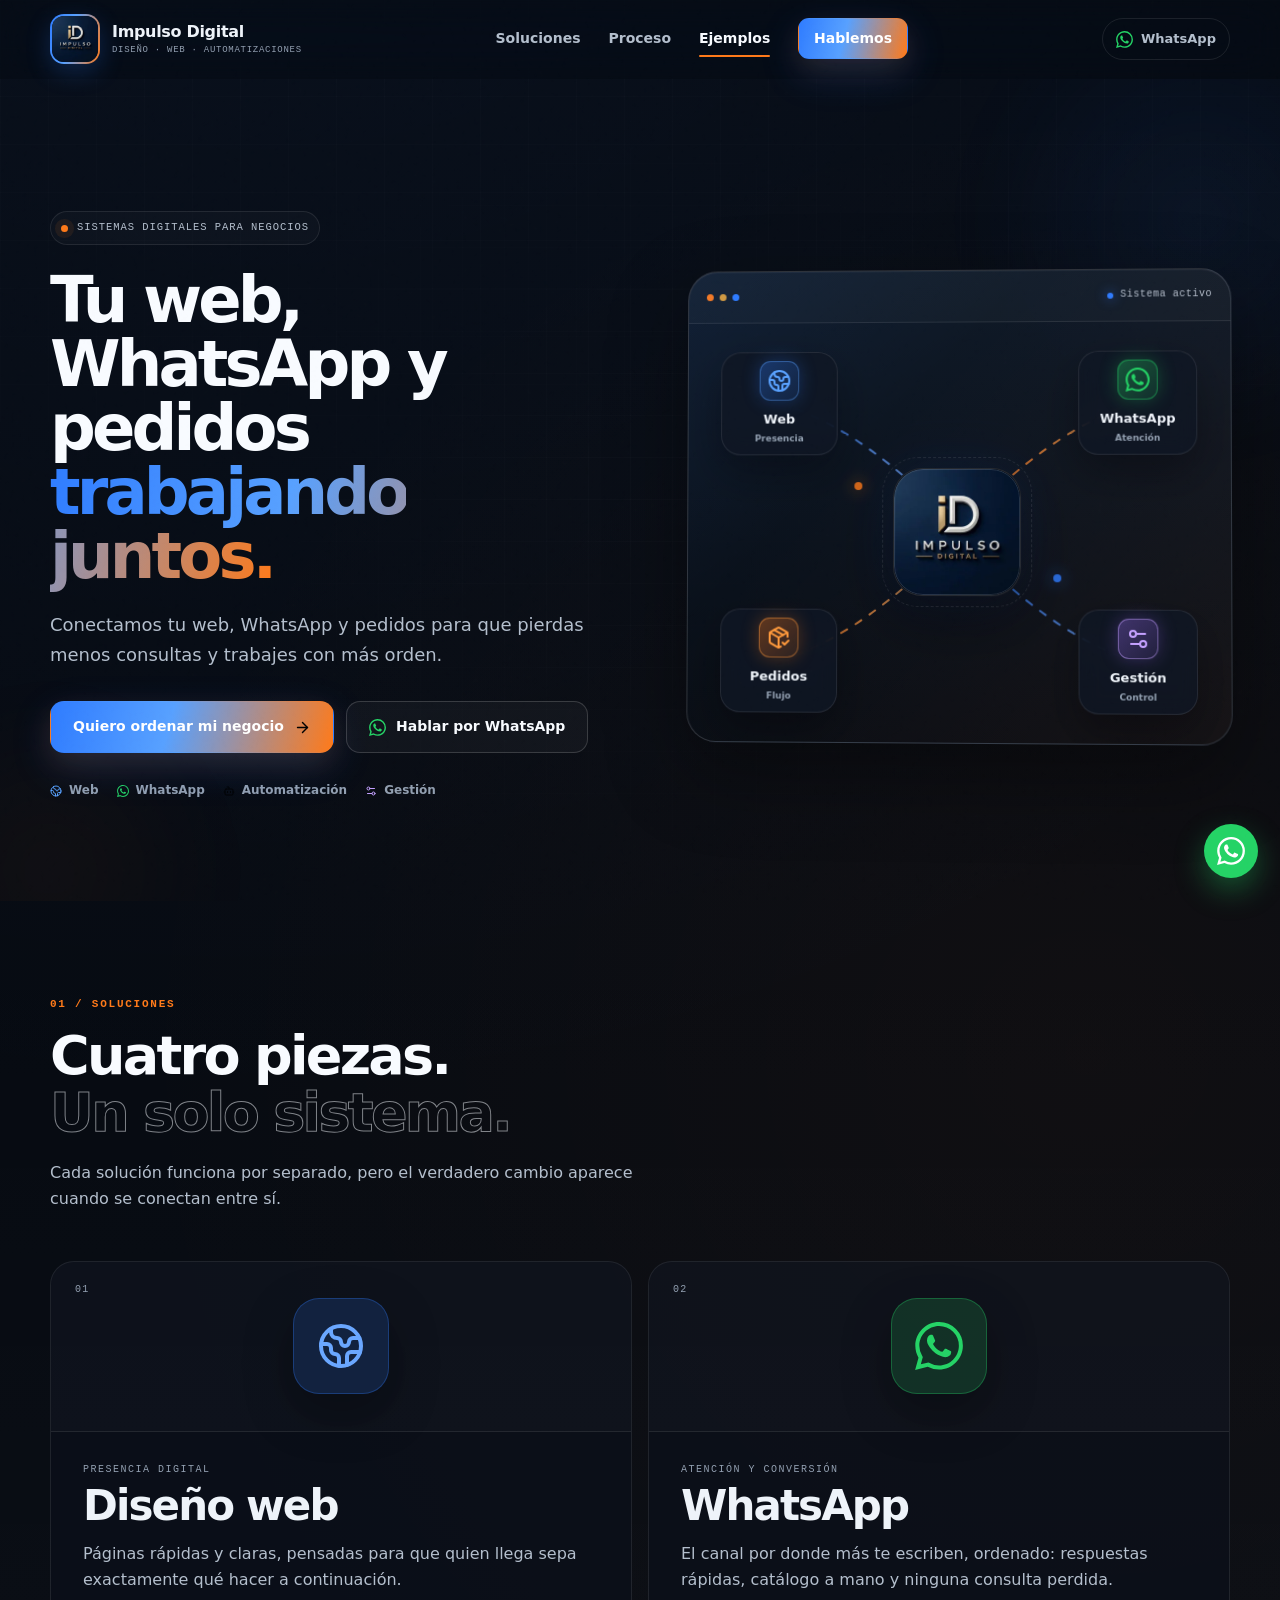
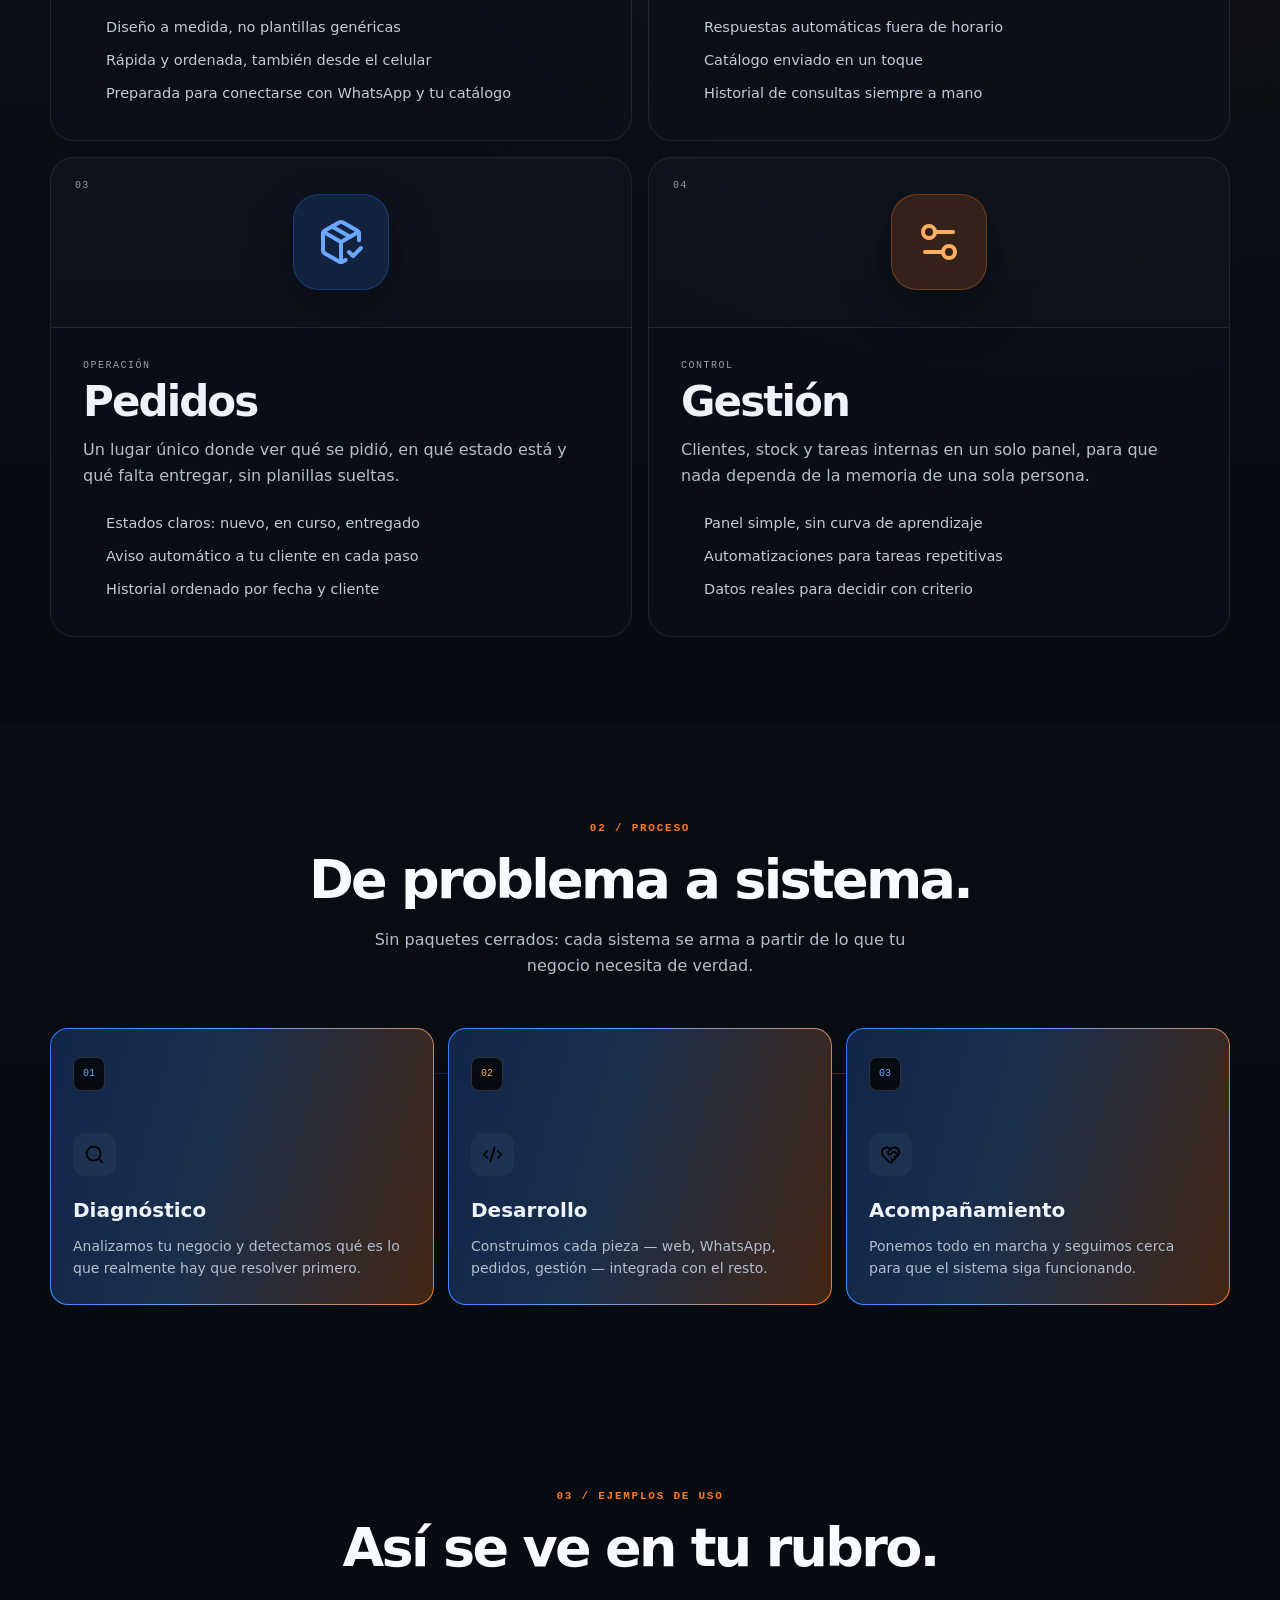
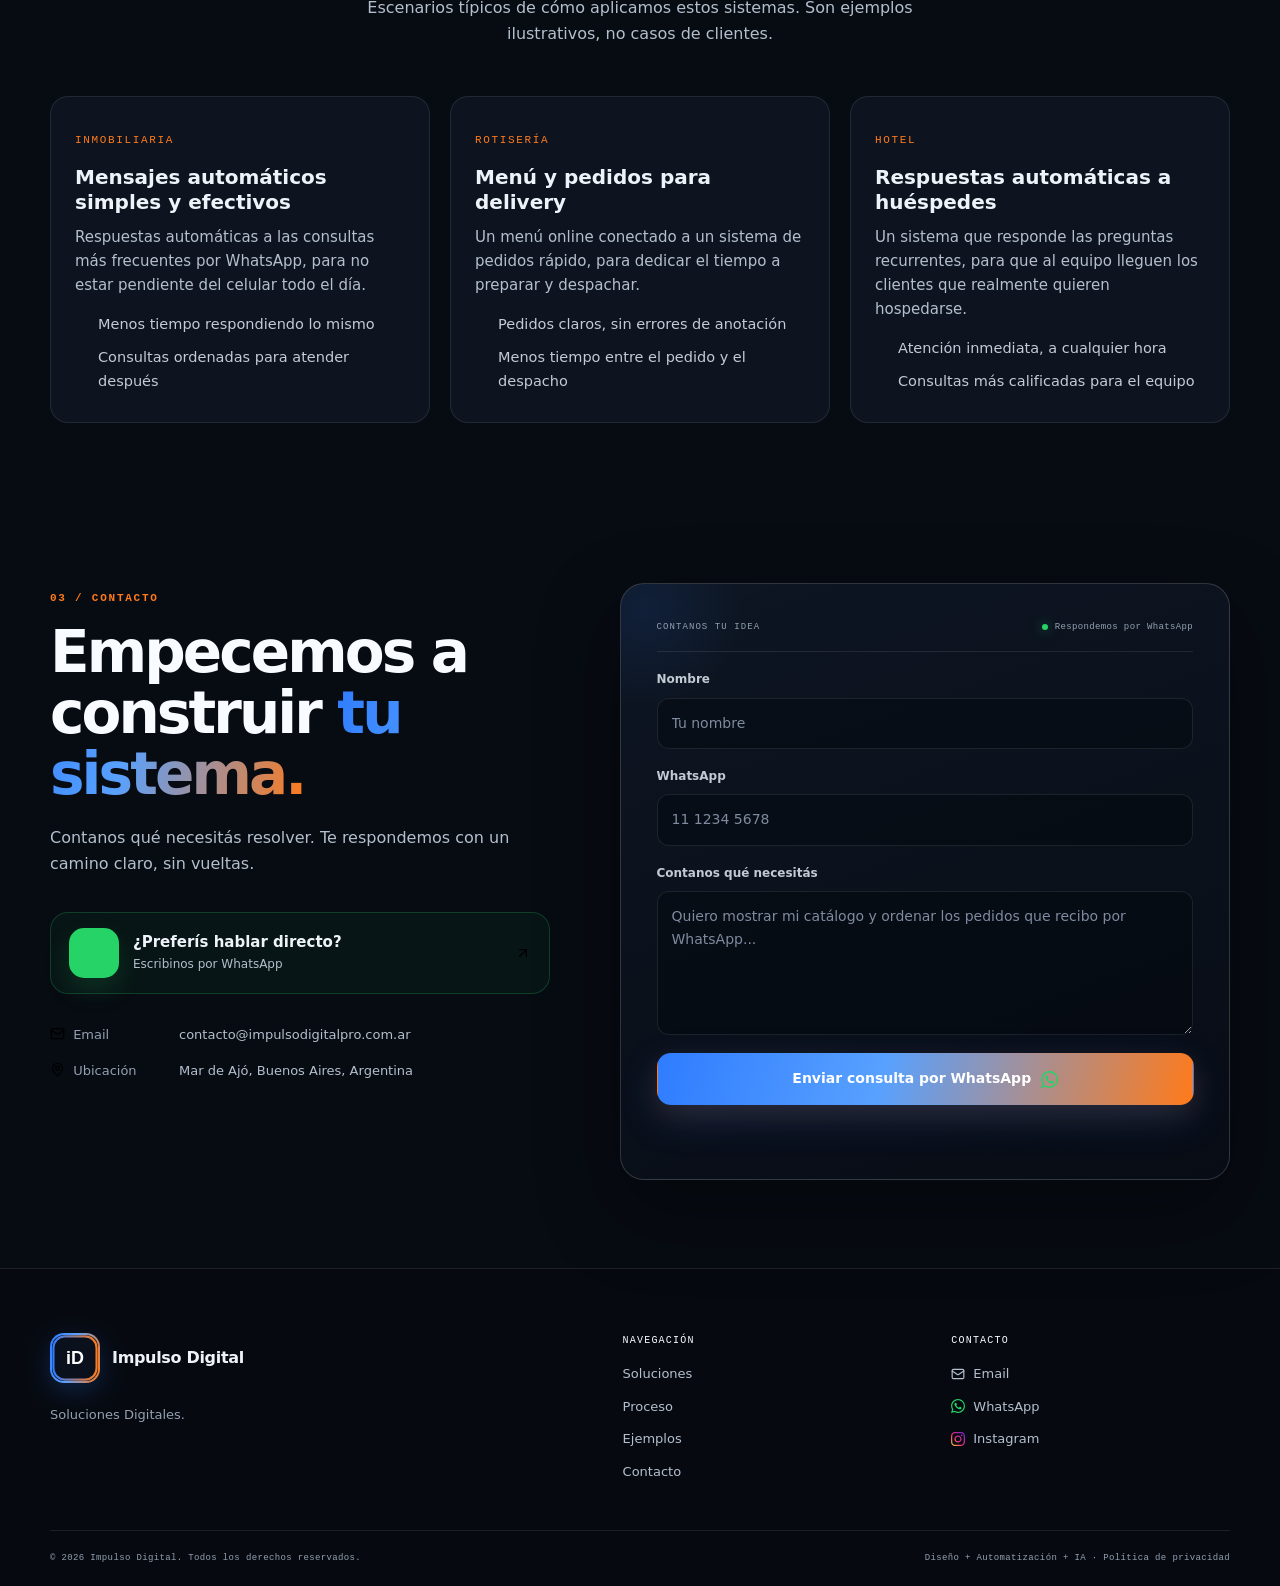
==== index.html @ 82cd1f33 "Ejemplos de uso, mejor contraste y correo corporativo Co-Authored-By: Claude Sonnet 5 <noreply@anthr" ====
<!DOCTYPE html>

<html lang="es">
<head>
<meta charset="utf-8"/>
<meta content="width=device-width, initial-scale=1.0" name="viewport"/>
<meta content="#070b12" name="theme-color"/>
<title>Impulso Digital — Diseño web, WhatsApp y automatizaciones para tu negocio</title>
<meta content="Conectamos tu web, WhatsApp, catálogo y gestión de pedidos en un solo sistema. Diseño de páginas y automatizaciones a medida para que tu negocio crezca sin perder consultas en el camino." name="description"/>
<link href="assets/images/favicon.svg" rel="icon" type="image/svg+xml"/>
<link href="https://impulsodigitalpro.com.ar/" rel="canonical"/>
<meta content="website" property="og:type"/>
<meta content="Impulso Digital" property="og:site_name"/>
<meta content="es_AR" property="og:locale"/>
<meta content="https://impulsodigitalpro.com.ar/" property="og:url"/>
<meta content="Impulso Digital — Diseño web, WhatsApp y automatizaciones" property="og:title"/>
<meta content="Conectamos tu web, WhatsApp, catálogo y gestión de pedidos en un solo sistema." property="og:description"/>
<meta content="https://impulsodigitalpro.com.ar/assets/images/logo.jpg" property="og:image"/>
<meta content="summary" name="twitter:card"/>
<meta content="vfqffnvw6rqsjheb93q4hkur2v3uor" name="facebook-domain-verification"/>




  <!-- Íconos e imágenes locales: reemplazá archivos dentro de assets/ manteniendo el mismo nombre. -->
<link href="css/style.css" rel="stylesheet"/>
</head>
<body>
  <!-- Para cambiar íconos/logos: reemplazá los archivos de assets/icons y assets/images. No hace falta tocar el HTML. -->

<a class="skip-link" href="#main">Saltar al contenido</a>
<div aria-hidden="true" class="page-noise"></div>
<header class="site-header" id="siteHeader">
<div class="container header-inner">
<a aria-label="Impulso Digital — inicio" class="brand" href="#top">
<span aria-hidden="true" class="brand-mark"><img alt="" aria-hidden="true" class="brand-logo-img" src="assets/images/logo.webp"/></span>
<span class="brand-text">
<span class="brand-name">Impulso Digital</span>
<span class="brand-tag">Diseño · Web · Automatizaciones</span>
</span>
</a>
<nav aria-label="Navegación principal" class="main-nav" id="mainNav">
<a class="nav-link" href="#soluciones">Soluciones</a>
<a class="nav-link" href="#proceso">Proceso</a>
<a class="nav-link" href="#ejemplos">Ejemplos</a>
<a class="btn btn-primary btn-sm nav-cta" href="#contacto">Hablemos</a>
</nav>
<div class="header-actions">
<a class="header-cta" href="https://wa.me/5492233033185" rel="noopener" target="_blank">
<img alt="" aria-hidden="true" class="local-icon" src="assets/icons/whatsapp.svg"/>
<span>WhatsApp</span>
</a>
<button aria-controls="mainNav" aria-expanded="false" aria-label="Abrir menú" class="nav-toggle" id="navToggle" type="button">
<span></span><span></span><span></span>
</button>
</div>
</div>
</header>
<div class="nav-scrim" id="navScrim"></div>
<main id="main">
<section class="hero" id="top">
<div aria-hidden="true" class="hero-grid-bg"></div>
<div aria-hidden="true" class="hero-orb hero-orb-blue"></div>
<div aria-hidden="true" class="hero-orb hero-orb-orange"></div>
<div class="container hero-inner">
<div class="hero-content reveal is-visible">
<div class="eyebrow"><span class="eyebrow-dot"></span> SISTEMAS DIGITALES PARA NEGOCIOS</div>
<h1 class="hero-title">
            Tu web, WhatsApp y pedidos <span class="text-gradient">trabajando juntos.</span>
</h1>
<p class="hero-subtitle">
            Conectamos tu web, WhatsApp y pedidos para que pierdas menos consultas y trabajes con más orden.
          </p>
<div class="hero-actions">
<a class="btn btn-primary magnetic" href="#contacto">
              Quiero ordenar mi negocio
              <img alt="" aria-hidden="true" class="local-icon" src="assets/icons/arrow-right.svg"/>
</a>
<a class="btn btn-secondary whatsapp-btn magnetic" href="https://wa.me/5492233033185" rel="noopener" target="_blank">
<img alt="" aria-hidden="true" class="local-icon" src="assets/icons/whatsapp.svg"/>
              Hablar por WhatsApp
            </a>
</div>
<div aria-label="Servicios conectados" class="hero-mini-proof">
<span><img alt="" aria-hidden="true" class="local-icon" src="assets/icons/web.svg"/> Web</span>
<span><img alt="" aria-hidden="true" class="local-icon" src="assets/icons/whatsapp.svg"/> WhatsApp</span>
<span><img alt="" aria-hidden="true" class="local-icon" src="assets/icons/automation.svg"/> Automatización</span>
<span><img alt="" aria-hidden="true" class="local-icon" src="assets/icons/gestion.svg"/> Gestión</span>
</div>
</div>
<div aria-label="Sistema digital conectado" class="hero-visual reveal is-visible">
<div class="system-shell" id="systemShell">
<div class="system-topbar">
<div aria-hidden="true" class="window-dots"><span></span><span></span><span></span></div>
<span class="system-status"><span></span> Sistema activo</span>
</div>
<div class="system-canvas">
<svg aria-hidden="true" class="connector-svg" preserveaspectratio="xMidYMid meet" viewbox="0 0 520 420">
<defs>
<lineargradient id="lineBlue" x1="0" x2="1"><stop stop-color="#2f7cff"></stop><stop offset="1" stop-color="#7fb1ff"></stop></lineargradient>
<lineargradient id="lineOrange" x1="0" x2="1"><stop stop-color="#ff7a1a"></stop><stop offset="1" stop-color="#ffb066"></stop></lineargradient>
</defs>
<path class="connector connector-a" d="M230,175 C175,125 138,102 92,84" stroke="url(#lineBlue)"></path>
<path class="connector connector-b" d="M290,175 C345,125 382,102 428,84" stroke="url(#lineOrange)"></path>
<path class="connector connector-c" d="M230,245 C175,295 138,318 92,336" stroke="url(#lineOrange)"></path>
<path class="connector connector-d" d="M290,245 C345,295 382,318 428,336" stroke="url(#lineBlue)"></path>
</svg>
<div aria-label="Impulso Digital" class="hub-node">
<span class="hub-ring"></span>
<span class="hub-mark"><img alt="" aria-hidden="true" class="hub-logo-img" src="assets/images/logo.webp"/></span>
</div>
<div class="sat-node sat-web" style="--delay: .05s">
<span class="node-icon"><img alt="" aria-hidden="true" class="local-icon" src="assets/icons/web.svg"/></span>
<strong>Web</strong><small>Presencia</small>
</div>
<div class="sat-node sat-whatsapp" style="--delay: .15s">
<span class="node-icon whatsapp-real"><img alt="" aria-hidden="true" class="local-icon" src="assets/icons/whatsapp.svg"/></span>
<strong>WhatsApp</strong><small>Atención</small>
</div>
<div class="sat-node sat-pedidos" style="--delay: .25s">
<span class="node-icon"><img alt="" aria-hidden="true" class="local-icon" src="assets/icons/pedidos.svg"/></span>
<strong>Pedidos</strong><small>Flujo</small>
</div>
<div class="sat-node sat-gestion" style="--delay: .35s">
<span class="node-icon"><img alt="" aria-hidden="true" class="local-icon" src="assets/icons/gestion.svg"/></span>
<strong>Gestión</strong><small>Control</small>
</div>
<div aria-hidden="true" class="pulse-dot pulse-one"></div>
<div aria-hidden="true" class="pulse-dot pulse-two"></div>
</div>
</div>
</div>
</div>
</section>
<section class="solutions-section" id="soluciones">
<div class="container">
<div class="section-head reveal">
<span class="section-kicker">01 / SOLUCIONES</span>
<h2 class="section-heading">Cuatro piezas.<br/><span class="outline-text">Un solo sistema.</span></h2>
<p>Cada solución funciona por separado, pero el verdadero cambio aparece cuando se conectan entre sí.</p>
</div>
<div class="solutions-list">
<article class="solution-row reveal" data-accent="blue">
<div class="solution-visual">
<span class="solution-number">01</span>
<span class="solution-icon"><span aria-hidden="true" class="local-icon icon-mask icon-web"></span></span>
</div>
<div class="solution-copy">
<span class="solution-label">PRESENCIA DIGITAL</span>
<h3>Diseño web</h3>
<p>Páginas rápidas y claras, pensadas para que quien llega sepa exactamente qué hacer a continuación.</p>
<ul class="solution-points">
<li><img alt="" aria-hidden="true" class="local-icon" loading="lazy" src="assets/icons/check.svg"/> Diseño a medida, no plantillas genéricas</li>
<li><img alt="" aria-hidden="true" class="local-icon" loading="lazy" src="assets/icons/check.svg"/> Rápida y ordenada, también desde el celular</li>
<li><img alt="" aria-hidden="true" class="local-icon" loading="lazy" src="assets/icons/check.svg"/> Preparada para conectarse con WhatsApp y tu catálogo</li>
</ul>
</div>
</article>
<article class="solution-row reveal" data-accent="orange">
<div class="solution-visual">
<span class="solution-number">02</span>
<span class="solution-icon whatsapp-real"><span aria-hidden="true" class="local-icon icon-mask icon-whatsapp"></span></span>
</div>
<div class="solution-copy">
<span class="solution-label">ATENCIÓN Y CONVERSIÓN</span>
<h3>WhatsApp</h3>
<p>El canal por donde más te escriben, ordenado: respuestas rápidas, catálogo a mano y ninguna consulta perdida.</p>
<ul class="solution-points">
<li><img alt="" aria-hidden="true" class="local-icon" loading="lazy" src="assets/icons/check.svg"/> Respuestas automáticas fuera de horario</li>
<li><img alt="" aria-hidden="true" class="local-icon" loading="lazy" src="assets/icons/check.svg"/> Catálogo enviado en un toque</li>
<li><img alt="" aria-hidden="true" class="local-icon" loading="lazy" src="assets/icons/check.svg"/> Historial de consultas siempre a mano</li>
</ul>
</div>
</article>
<article class="solution-row reveal" data-accent="blue">
<div class="solution-visual">
<span class="solution-number">03</span>
<span class="solution-icon"><span aria-hidden="true" class="local-icon icon-mask icon-pedidos"></span></span>
</div>
<div class="solution-copy">
<span class="solution-label">OPERACIÓN</span>
<h3>Pedidos</h3>
<p>Un lugar único donde ver qué se pidió, en qué estado está y qué falta entregar, sin planillas sueltas.</p>
<ul class="solution-points">
<li><img alt="" aria-hidden="true" class="local-icon" loading="lazy" src="assets/icons/check.svg"/> Estados claros: nuevo, en curso, entregado</li>
<li><img alt="" aria-hidden="true" class="local-icon" loading="lazy" src="assets/icons/check.svg"/> Aviso automático a tu cliente en cada paso</li>
<li><img alt="" aria-hidden="true" class="local-icon" loading="lazy" src="assets/icons/check.svg"/> Historial ordenado por fecha y cliente</li>
</ul>
</div>
</article>
<article class="solution-row reveal" data-accent="orange">
<div class="solution-visual">
<span class="solution-number">04</span>
<span class="solution-icon"><span aria-hidden="true" class="local-icon icon-mask icon-gestion"></span></span>
</div>
<div class="solution-copy">
<span class="solution-label">CONTROL</span>
<h3>Gestión</h3>
<p>Clientes, stock y tareas internas en un solo panel, para que nada dependa de la memoria de una sola persona.</p>
<ul class="solution-points">
<li><img alt="" aria-hidden="true" class="local-icon" loading="lazy" src="assets/icons/check.svg"/> Panel simple, sin curva de aprendizaje</li>
<li><img alt="" aria-hidden="true" class="local-icon" loading="lazy" src="assets/icons/check.svg"/> Automatizaciones para tareas repetitivas</li>
<li><img alt="" aria-hidden="true" class="local-icon" loading="lazy" src="assets/icons/check.svg"/> Datos reales para decidir con criterio</li>
</ul>
</div>
</article>
</div>
</div>
</section>
<section class="process-section" id="proceso">
<div class="container">
<div class="section-head centered reveal">
<span class="section-kicker">02 / PROCESO</span>
<h2 class="section-heading">De problema a sistema.</h2>
<p>Sin paquetes cerrados: cada sistema se arma a partir de lo que tu negocio necesita de verdad.</p>
</div>
<ol class="process-timeline">
<li class="process-step reveal">
<span class="step-num">01</span>
<span class="step-icon"><img alt="" aria-hidden="true" class="local-icon" loading="lazy" src="assets/icons/diagnostico.svg"/></span>
<h3>Diagnóstico</h3>
<p>Analizamos tu negocio y detectamos qué es lo que realmente hay que resolver primero.</p>
</li>
<li class="process-step reveal">
<span class="step-num">02</span>
<span class="step-icon"><img alt="" aria-hidden="true" class="local-icon" loading="lazy" src="assets/icons/desarrollo.svg"/></span>
<h3>Desarrollo</h3>
<p>Construimos cada pieza — web, WhatsApp, pedidos, gestión — integrada con el resto.</p>
</li>
<li class="process-step reveal">
<span class="step-num">03</span>
<span class="step-icon"><img alt="" aria-hidden="true" class="local-icon" loading="lazy" src="assets/icons/acompanamiento.svg"/></span>
<h3>Acompañamiento</h3>
<p>Ponemos todo en marcha y seguimos cerca para que el sistema siga funcionando.</p>
</li>
</ol>
</div>
</section>
<section class="cases-section" id="ejemplos">
<div class="container">
<div class="section-head centered reveal">
<span class="section-kicker">03 / EJEMPLOS DE USO</span>
<h2 class="section-heading">Así se ve en tu rubro.</h2>
<p>Escenarios típicos de cómo aplicamos estos sistemas. Son ejemplos ilustrativos, no casos de clientes.</p>
</div>
<div class="cases-grid">
<article class="case-card reveal">
<span class="case-tag">INMOBILIARIA</span>
<h3>Mensajes automáticos simples y efectivos</h3>
<p>Respuestas automáticas a las consultas más frecuentes por WhatsApp, para no estar pendiente del celular todo el día.</p>
<ul class="solution-points">
<li><img alt="" aria-hidden="true" class="local-icon" loading="lazy" src="assets/icons/check.svg"/> Menos tiempo respondiendo lo mismo</li>
<li><img alt="" aria-hidden="true" class="local-icon" loading="lazy" src="assets/icons/check.svg"/> Consultas ordenadas para atender después</li>
</ul>
</article>
<article class="case-card reveal">
<span class="case-tag">ROTISERÍA</span>
<h3>Menú y pedidos para delivery</h3>
<p>Un menú online conectado a un sistema de pedidos rápido, para dedicar el tiempo a preparar y despachar.</p>
<ul class="solution-points">
<li><img alt="" aria-hidden="true" class="local-icon" loading="lazy" src="assets/icons/check.svg"/> Pedidos claros, sin errores de anotación</li>
<li><img alt="" aria-hidden="true" class="local-icon" loading="lazy" src="assets/icons/check.svg"/> Menos tiempo entre el pedido y el despacho</li>
</ul>
</article>
<article class="case-card reveal">
<span class="case-tag">HOTEL</span>
<h3>Respuestas automáticas a huéspedes</h3>
<p>Un sistema que responde las preguntas recurrentes, para que al equipo lleguen los clientes que realmente quieren hospedarse.</p>
<ul class="solution-points">
<li><img alt="" aria-hidden="true" class="local-icon" loading="lazy" src="assets/icons/check.svg"/> Atención inmediata, a cualquier hora</li>
<li><img alt="" aria-hidden="true" class="local-icon" loading="lazy" src="assets/icons/check.svg"/> Consultas más calificadas para el equipo</li>
</ul>
</article>
</div>
</div>
</section>
<section class="contact-section" id="contacto">
<div class="container contact-inner">
<div class="contact-copy reveal">
<span class="section-kicker">03 / CONTACTO</span>
<h2 class="section-heading">Empecemos a construir <span class="text-gradient">tu sistema.</span></h2>
<p>Contanos qué necesitás resolver. Te respondemos con un camino claro, sin vueltas.</p>
<a class="contact-whatsapp-card magnetic" href="https://wa.me/5492233033185" rel="noopener" target="_blank">
<span class="wa-icon"><img alt="" aria-hidden="true" class="local-icon" loading="lazy" src="assets/icons/whatsapp.svg"/></span>
<span class="wa-text"><strong>¿Preferís hablar directo?</strong><small>Escribinos por WhatsApp</small></span>
<img alt="" aria-hidden="true" class="local-icon" loading="lazy" src="assets/icons/arrow-up-right.svg"/>
</a>
<dl class="contact-details">
<div><dt><img alt="" aria-hidden="true" class="local-icon" loading="lazy" src="assets/icons/email.svg"/> Email</dt><dd><a href="mailto:contacto@impulsodigitalpro.com.ar">contacto@impulsodigitalpro.com.ar</a></dd></div>
<div><dt><img alt="" aria-hidden="true" class="local-icon" loading="lazy" src="assets/icons/location.svg"/> Ubicación</dt><dd>Mar de Ajó, Buenos Aires, Argentina</dd></div>
</dl>
</div>
<form class="contact-form reveal" id="contactForm" novalidate="">
<div class="form-topline">
<span>CONTANOS TU IDEA</span>
<span class="form-live"><i></i> Respondemos por WhatsApp</span>
</div>
<div class="form-row">
<label for="name">Nombre</label>
<input autocomplete="name" id="name" name="name" placeholder="Tu nombre" required="" type="text"/>
</div>
<div class="form-row">
<label for="phone">WhatsApp</label>
<input autocomplete="tel" id="phone" name="phone" placeholder="11 1234 5678" required="" type="tel"/>
</div>
<div class="form-row">
<label for="message">Contanos qué necesitás</label>
<textarea id="message" name="message" placeholder="Quiero mostrar mi catálogo y ordenar los pedidos que recibo por WhatsApp..." required="" rows="5"></textarea>
</div>
<button class="btn btn-primary btn-block" type="submit">
            Enviar consulta por WhatsApp <img alt="" aria-hidden="true" class="local-icon" loading="lazy" src="assets/icons/whatsapp.svg"/>
</button>
<p aria-live="polite" class="form-status" id="formStatus" role="status"></p>
</form>
</div>
</section>
</main>
<footer class="site-footer">
<div class="container footer-inner">
<div class="footer-brand">
<a class="brand" href="#top">
<span aria-hidden="true" class="brand-mark"><img alt="" aria-hidden="true" class="brand-logo-img" src="assets/images/logo.svg"/></span>
<span class="brand-name">Impulso Digital</span>
</a>
<p>Soluciones Digitales.</p>
</div>
<div class="footer-col">
<span class="footer-heading">Navegación</span>
<a href="#soluciones">Soluciones</a>
<a href="#proceso">Proceso</a>
<a href="#ejemplos">Ejemplos</a>
<a href="#contacto">Contacto</a>
</div>
<div class="footer-col">
<span class="footer-heading">Contacto</span>
<a href="mailto:contacto@impulsodigitalpro.com.ar"><span aria-hidden="true" class="local-icon icon-mask icon-email"></span> Email</a>
<a href="https://wa.me/5492233033185" rel="noopener" target="_blank"><span aria-hidden="true" class="local-icon icon-mask icon-whatsapp"></span> WhatsApp</a>
<a href="https://www.instagram.com/impulsodigitalmda" rel="noopener" target="_blank"><span aria-hidden="true" class="local-icon icon-mask icon-instagram"></span> Instagram</a>
</div>
</div>
<div class="container footer-bottom">
<p>© <span id="year"></span> Impulso Digital. Todos los derechos reservados.</p>
<span>Diseño + Automatización + IA · <a href="privacidad.html">Política de privacidad</a></span>
</div>
</footer>
<a aria-label="Escribinos por WhatsApp" class="wa-float" href="https://wa.me/5492233033185" rel="noopener" target="_blank"><span aria-hidden="true" class="local-icon icon-mask icon-whatsapp"></span></a>
<button aria-label="Volver arriba" class="back-to-top" id="backToTop" type="button">
<img alt="" aria-hidden="true" class="local-icon" loading="lazy" src="assets/icons/arrow-up.svg"/>
</button>
<script src="js/script.js"></script>
</body>
</html>
---- css/style.css ----
/* ==========================================================================
   Impulso Digital — Redesign 2026 (versión mejorada)
   Identidad: azul + naranja + blanco + grises. Verde reservado a WhatsApp.
   Tipografías: fuentes del sistema (sin conexiones externas)

   Cambios respecto a la versión anterior:
   - Espaciado de secciones más compacto (110px -> 88px).
   - Efectos decorativos suavizados (orbes, grilla y ruido más sutiles).
   - Nueva sección "Resultados" con tarjetas de métricas y testimonios.
   ========================================================================== */

:root {
  --bg: #070b12;
  --bg-2: #0a101a;
  --panel: #0d1420;
  --panel-2: #111b2a;
  --white: #f8fbff;
  --text: #eef3f9;
  --muted: #b4bfcd;
  --muted-2: #93a0b1;
  --line: rgba(255,255,255,.09);
  --line-strong: rgba(255,255,255,.16);

  --blue: #2f7cff;
  --blue-2: #6aa7ff;
  --blue-soft: rgba(47,124,255,.13);
  --orange: #ff7a1a;
  --orange-2: #ffad61;
  --orange-soft: rgba(255,122,26,.13);
  --wa: #25d366;
  --danger: #ff6b78;

  --brand-gradient: linear-gradient(105deg, var(--blue) 0%, #58a1ff 42%, var(--orange) 100%);
  --brand-gradient-2: linear-gradient(135deg, rgba(47,124,255,.18), rgba(255,122,26,.12));

  --font-display: 'Segoe UI Variable Display', 'Aptos Display', 'Segoe UI', system-ui, sans-serif;
  --font-body: 'Segoe UI Variable Text', 'Aptos', 'Segoe UI', system-ui, sans-serif;
  --font-mono: 'Cascadia Mono', 'SFMono-Regular', Consolas, monospace;

  --container: 1180px;
  --radius-sm: 12px;
  --radius: 18px;
  --radius-lg: 28px;
  --ease: cubic-bezier(.2,.75,.25,1);
  --shadow: 0 30px 80px rgba(0,0,0,.35);
}

* { box-sizing: border-box; margin: 0; padding: 0; }
html { scroll-behavior: smooth; scroll-padding-top: 92px; }
body {
  min-height: 100vh;
  overflow-x: hidden;
  background:
    radial-gradient(circle at 20% -10%, rgba(47,124,255,.06), transparent 30%),
    radial-gradient(circle at 85% 22%, rgba(255,122,26,.04), transparent 25%),
    var(--bg);
  color: var(--text);
  font-family: var(--font-body);
  font-size: 16px;
  line-height: 1.65;
  -webkit-font-smoothing: antialiased;
}

body::before {
  content: '';
  position: fixed;
  inset: 0;
  z-index: -3;
  background-image: linear-gradient(rgba(255,255,255,.014) 1px, transparent 1px), linear-gradient(90deg, rgba(255,255,255,.014) 1px, transparent 1px);
  background-size: 48px 48px;
  mask-image: linear-gradient(to bottom, #000 0, transparent 75%);
}

.page-noise {
  position: fixed;
  inset: 0;
  z-index: 999;
  opacity: .012;
  pointer-events: none;
  background-image: url("data:image/svg+xml,%3Csvg viewBox='0 0 180 180' xmlns='http://www.w3.org/2000/svg'%3E%3Cfilter id='n'%3E%3CfeTurbulence type='fractalNoise' baseFrequency='.85' numOctaves='3' stitchTiles='stitch'/%3E%3C/filter%3E%3Crect width='100%25' height='100%25' filter='url(%23n)' opacity='.8'/%3E%3C/svg%3E");
}

img, svg { display: block; max-width: 100%; }
.local-icon { width: 1em; height: 1em; object-fit: contain; flex: 0 0 auto; display: inline-block; vertical-align: -0.12em; }
.btn .local-icon { width: 17px; height: 17px; }
.header-cta .local-icon { width: 17px; height: 17px; }
.node-icon .local-icon { width: 24px; height: 24px; }
.card-icon .local-icon { width: 21px; height: 21px; }
.solution-icon .local-icon { width: 48px; height: 48px; }
.step-icon .local-icon { width: 21px; height: 21px; }
.wa-icon .local-icon { width: 28px; height: 28px; }
.card-arrow.local-icon { width: 13px; height: 13px; }
.back-to-top .local-icon { width: 17px; height: 17px; }
a { color: inherit; text-decoration: none; }
ul, ol { list-style: none; }
button, input, textarea { font: inherit; }
button { color: inherit; border: 0; background: none; cursor: pointer; }
input, textarea { color: inherit; }

::selection { color: #fff; background: var(--orange); }

.container { width: min(var(--container), calc(100% - 48px)); margin-inline: auto; }
section { position: relative; padding: 88px 0; }

.skip-link {
  position: fixed; left: 16px; top: -80px; z-index: 1000;
  padding: 10px 16px; border-radius: 10px; background: var(--white); color: var(--bg);
  font-weight: 700; transition: top .2s ease;
}
.skip-link:focus { top: 16px; }

:focus-visible { outline: 2px solid var(--orange); outline-offset: 4px; }

/* ---------- Header ---------- */
.site-header {
  position: sticky; top: 0; z-index: 100;
  background: rgba(7,11,18,.56);
  border-bottom: 1px solid transparent;
  backdrop-filter: blur(18px) saturate(140%);
  -webkit-backdrop-filter: blur(18px) saturate(140%);
  transition: background .3s ease, border-color .3s ease, box-shadow .3s ease;
}
.site-header.is-scrolled {
  background: rgba(7,11,18,.86);
  border-bottom-color: var(--line);
  box-shadow: 0 12px 40px rgba(0,0,0,.18);
}
.header-inner { height: 78px; display: flex; align-items: center; justify-content: space-between; gap: 28px; }
.brand { display: inline-flex; align-items: center; gap: 12px; min-width: max-content; }
.brand-mark {
  position: relative; width: 50px; height: 50px; border-radius: 14px; padding: 2px; overflow: hidden;
  display: grid; place-items: center; background: var(--brand-gradient); box-shadow: 0 8px 24px rgba(47,124,255,.22);
}
.brand-mark::before { content: ''; position: absolute; inset: 2px; border-radius: 12px; background: #0b111c; }
.brand-logo-img { position: relative; z-index: 1; width: 100%; height: 100%; object-fit: cover; border-radius: 12px; }
.brand-mark img { display: block; }
.brand-text { display: flex; flex-direction: column; line-height: 1.15; }
.brand-name { font-family: var(--font-display); font-size: 16px; font-weight: 700; letter-spacing: -.02em; }
.brand-tag { margin-top: 4px; font-family: var(--font-mono); font-size: 9px; letter-spacing: .08em; color: var(--muted-2); text-transform: uppercase; }
.main-nav { display: flex; align-items: center; gap: 28px; }
.nav-link { position: relative; padding: 8px 0; font-size: 14px; font-weight: 600; color: var(--muted); transition: color .2s ease; }
.nav-link::after { content: ''; position: absolute; left: 0; right: 100%; bottom: 2px; height: 2px; border-radius: 2px; background: var(--orange); transition: right .25s var(--ease); }
.nav-link:hover, .nav-link.is-active { color: var(--white); }
.nav-link:hover::after, .nav-link.is-active::after { right: 0; }
.header-actions { display: flex; align-items: center; gap: 12px; }
.header-cta { display: inline-flex; align-items: center; gap: 8px; padding: 9px 13px; border: 1px solid var(--line); border-radius: 999px; font-size: 13px; font-weight: 700; color: var(--muted); transition: .2s ease; }
.header-cta i { color: var(--wa); font-size: 16px; }
.header-cta:hover { color: var(--white); border-color: rgba(37,211,102,.35); background: rgba(37,211,102,.06); transform: translateY(-1px); }
.nav-toggle { display: none; width: 44px; height: 44px; border: 1px solid var(--line); border-radius: 12px; align-items: center; justify-content: center; flex-direction: column; gap: 5px; }
.nav-toggle span { width: 19px; height: 2px; border-radius: 2px; background: var(--white); transition: transform .3s var(--ease), opacity .2s ease; }
.nav-toggle[aria-expanded="true"] span:nth-child(1) { transform: translateY(7px) rotate(45deg); }
.nav-toggle[aria-expanded="true"] span:nth-child(2) { opacity: 0; }
.nav-toggle[aria-expanded="true"] span:nth-child(3) { transform: translateY(-7px) rotate(-45deg); }
.nav-scrim { position: fixed; inset: 0; z-index: 90; opacity: 0; pointer-events: none; background: rgba(1,4,8,.7); backdrop-filter: blur(5px); transition: opacity .25s ease; }
.nav-scrim.is-visible { opacity: 1; pointer-events: auto; }

/* ---------- Buttons ---------- */
.btn {
  position: relative; overflow: hidden; min-height: 52px; padding: 13px 22px; border-radius: 14px;
  display: inline-flex; align-items: center; justify-content: center; gap: 10px;
  border: 1px solid transparent; font-family: var(--font-body); font-size: 14px; font-weight: 800;
  transition: transform .25s var(--ease), box-shadow .25s var(--ease), border-color .25s ease, background .25s ease;
  will-change: transform;
}
.btn::before { content: ''; position: absolute; inset: 0 auto 0 -75%; width: 48%; background: linear-gradient(100deg, transparent, rgba(255,255,255,.28), transparent); transform: skewX(-18deg); transition: left .65s var(--ease); pointer-events: none; }
.btn:hover::before { left: 125%; }
.btn > * { position: relative; z-index: 1; }
.btn-primary { color: #fff; background: var(--brand-gradient); box-shadow: 0 14px 40px rgba(47,124,255,.18), 0 10px 28px rgba(255,122,26,.13); }
.btn-primary:hover { transform: translateY(-3px); box-shadow: 0 18px 48px rgba(47,124,255,.24), 0 12px 34px rgba(255,122,26,.2); }
.btn-secondary { color: var(--white); border-color: var(--line-strong); background: rgba(255,255,255,.035); }
.btn-secondary:hover { transform: translateY(-3px); border-color: rgba(255,255,255,.28); background: rgba(255,255,255,.06); }
.btn-sm { min-height: 40px; padding: 8px 15px; border-radius: 11px; }
.btn-block { width: 100%; }
.whatsapp-btn i { color: var(--wa); font-size: 20px; }

/* ---------- Global headings ---------- */
.section-head { max-width: 700px; margin-bottom: 48px; }
.section-head.centered { margin-inline: auto; text-align: center; }
.section-kicker { display: inline-flex; font-family: var(--font-mono); font-size: 11px; font-weight: 600; letter-spacing: .16em; color: var(--orange); text-transform: uppercase; }
.section-heading { margin-top: 13px; font-family: var(--font-display); font-size: clamp(32px, 4.4vw, 54px); line-height: 1.05; letter-spacing: -.05em; font-weight: 700; color: var(--white); }
.section-head p { margin-top: 18px; max-width: 58ch; color: var(--muted); font-size: 16px; }
.section-head.centered p { margin-inline: auto; }
.outline-text { color: transparent; -webkit-text-stroke: 1px rgba(248,251,255,.5); }
.text-orange { color: var(--orange); }
.text-gradient { background: var(--brand-gradient); -webkit-background-clip: text; background-clip: text; color: transparent; }

/* ---------- Hero ---------- */
.hero { min-height: calc(100vh - 78px); padding: 72px 0 40px; display: flex; flex-direction: column; justify-content: center; overflow: clip; }
.hero-grid-bg { position: absolute; inset: 0; z-index: -2; background-image: linear-gradient(rgba(255,255,255,.014) 1px, transparent 1px), linear-gradient(90deg, rgba(255,255,255,.014) 1px, transparent 1px); background-size: 42px 42px; mask-image: radial-gradient(circle at center, #000 0, transparent 72%); }
.hero-orb { position: absolute; z-index: -1; border-radius: 50%; filter: blur(32px); opacity: .38; pointer-events: none; animation: orb-float 12s ease-in-out infinite; }
.hero-orb-blue { width: 520px; height: 520px; right: -180px; top: -120px; background: radial-gradient(circle, rgba(47,124,255,.2), transparent 67%); }
.hero-orb-orange { width: 420px; height: 420px; left: -160px; bottom: -180px; background: radial-gradient(circle, rgba(255,122,26,.12), transparent 67%); animation-delay: -5s; }
@keyframes orb-float { 50% { transform: translate3d(0, 22px, 0) scale(1.04); } }
.hero-inner { display: grid; grid-template-columns: 1.02fr .98fr; align-items: center; gap: 68px; }
.eyebrow { width: fit-content; display: inline-flex; align-items: center; gap: 9px; padding: 7px 10px; border: 1px solid var(--line); border-radius: 999px; background: rgba(255,255,255,.025); color: var(--muted); font-family: var(--font-mono); font-size: 10.5px; letter-spacing: .09em; }
.eyebrow-dot { width: 7px; height: 7px; border-radius: 50%; background: var(--orange); box-shadow: 0 0 0 6px rgba(255,122,26,.08); animation: blink 2s ease-in-out infinite; }
@keyframes blink { 50% { box-shadow: 0 0 0 2px rgba(255,122,26,.03), 0 0 16px rgba(255,122,26,.6); } }
.hero-title { margin-top: 23px; font-family: var(--font-display); font-size: clamp(40px, 5.2vw, 64px); line-height: 1; letter-spacing: -.06em; font-weight: 700; color: var(--white); }
.hero-subtitle { margin-top: 22px; max-width: 57ch; color: var(--muted); font-size: clamp(16px, 1.6vw, 18px); line-height: 1.7; }
.hero-actions { display: flex; flex-wrap: wrap; gap: 12px; margin-top: 30px; }
.hero-mini-proof { display: flex; flex-wrap: wrap; gap: 10px 18px; margin-top: 28px; color: var(--muted-2); font-size: 12px; font-weight: 700; }
.hero-mini-proof span { display: inline-flex; align-items: center; gap: 7px; }
.hero-mini-proof i { color: var(--blue-2); }
.hero-mini-proof span:nth-child(2) i { color: var(--wa); }
.hero-mini-proof span:nth-child(3) i { color: var(--orange); }

.hero-visual { perspective: 1200px; }
.system-shell { position: relative; overflow: hidden; border: 1px solid var(--line-strong); border-radius: 30px; background: linear-gradient(180deg, rgba(17,27,42,.92), rgba(8,13,22,.92)); box-shadow: var(--shadow), inset 0 1px 0 rgba(255,255,255,.05); transform: rotateY(-2deg) rotateX(1deg); transition: transform .25s ease; }
.system-shell::before { content: ''; position: absolute; inset: 0; pointer-events: none; background: linear-gradient(135deg, rgba(47,124,255,.07), transparent 35%, rgba(255,122,26,.055)); }
.system-topbar { height: 52px; padding: 0 18px; display: flex; align-items: center; justify-content: space-between; border-bottom: 1px solid var(--line); background: rgba(255,255,255,.018); }
.window-dots { display: flex; gap: 6px; }
.window-dots span { width: 7px; height: 7px; border-radius: 50%; background: #536071; }
.window-dots span:nth-child(1) { background: var(--orange); }
.window-dots span:nth-child(2) { background: #d99b38; }
.window-dots span:nth-child(3) { background: var(--blue); }
.system-status { display: inline-flex; align-items: center; gap: 7px; font-family: var(--font-mono); font-size: 10px; letter-spacing: .05em; color: var(--muted); }
.system-status > span { width: 6px; height: 6px; border-radius: 50%; background: var(--blue); box-shadow: 0 0 12px rgba(47,124,255,.8); animation: blink 1.8s infinite; }
.system-canvas { position: relative; min-height: 420px; }
.connector-svg { position: absolute; inset: 0; width: 100%; height: 100%; }
.connector { fill: none; stroke-width: 2; stroke-linecap: round; stroke-dasharray: 7 10; opacity: .7; animation: dash 10s linear infinite; }
.connector-b, .connector-d { animation-direction: reverse; }
@keyframes dash { to { stroke-dashoffset: -220; } }
.hub-node { position: absolute; left: 50%; top: 50%; width: 128px; height: 128px; transform: translate(-50%,-50%); display: flex; flex-direction: column; align-items: center; justify-content: center; border-radius: 29px; border: 1px solid rgba(255,255,255,.12); background: rgba(7,11,18,.8); box-shadow: 0 20px 60px rgba(0,0,0,.4), 0 0 55px rgba(47,124,255,.12); backdrop-filter: blur(12px); }
.hub-ring { position: absolute; inset: -12px; border: 1px dashed rgba(255,255,255,.09); border-radius: 36px; animation: spin 18s linear infinite; }
@keyframes spin { to { transform: rotate(360deg); } }
.hub-mark { position: absolute; inset: 0; border-radius: 29px; overflow: hidden; display: block; }
.hub-mark::after { content: ''; position: absolute; inset: 0; border-radius: inherit; border: 1px solid rgba(255,255,255,.14); pointer-events: none; }
.hub-logo-img { width: 100%; height: 100%; object-fit: cover; display: block; }
.sat-node { --float: 0px; position: absolute; width: 118px; height: 104px; display: flex; flex-direction: column; align-items: center; justify-content: center; gap: 2px; border: 1px solid var(--line); border-radius: 20px; background: rgba(15,23,36,.82); box-shadow: 0 18px 40px rgba(0,0,0,.28); backdrop-filter: blur(10px); animation: node-in .7s var(--ease) both, node-float 5.2s ease-in-out infinite; animation-delay: var(--delay), calc(var(--delay) + .7s); }
@keyframes node-in { from { opacity: 0; transform: scale(.82) translateY(12px); } to { opacity: 1; transform: scale(1) translateY(0); } }
@keyframes node-float { 50% { transform: translateY(-7px); } }
.sat-node strong { margin-top: 6px; font-family: var(--font-display); font-size: 13px; }
.sat-node small { color: var(--muted-2); font-size: 9px; font-weight: 700; }
.node-icon { width: 40px; height: 40px; display: grid; place-items: center; border-radius: 11px; background: linear-gradient(135deg, rgba(47,124,255,.32), rgba(47,124,255,.12)); box-shadow: inset 0 0 0 1px rgba(90,162,255,.4), 0 0 18px rgba(47,124,255,.28); color: var(--blue-2); font-size: 17px; }
.node-icon.whatsapp-real { color: var(--wa); background: linear-gradient(135deg, rgba(37,211,102,.34), rgba(37,211,102,.12)); box-shadow: inset 0 0 0 1px rgba(37,211,102,.45), 0 0 18px rgba(37,211,102,.28); }
.solution-icon.whatsapp-real { color: var(--wa); }
.sat-web { left: 6%; top: 7%; }
.sat-whatsapp { right: 6%; top: 7%; }
.sat-pedidos { left: 6%; bottom: 7%; }
.sat-gestion { right: 6%; bottom: 7%; }
.sat-pedidos .node-icon { background: linear-gradient(135deg, rgba(255,122,26,.34), rgba(255,122,26,.12)); box-shadow: inset 0 0 0 1px rgba(255,154,61,.45), 0 0 18px rgba(255,122,26,.28); }
.sat-gestion .node-icon { background: linear-gradient(135deg, rgba(160,110,255,.34), rgba(160,110,255,.12)); box-shadow: inset 0 0 0 1px rgba(196,161,255,.45), 0 0 18px rgba(160,110,255,.28); }
.pulse-dot { position: absolute; width: 8px; height: 8px; border-radius: 50%; background: var(--orange); box-shadow: 0 0 16px rgba(255,122,26,.7); opacity: .8; }
.pulse-one { left: 31%; top: 38%; animation: pulse-move 4.5s ease-in-out infinite; }
.pulse-two { right: 31%; bottom: 38%; background: var(--blue); box-shadow: 0 0 16px rgba(47,124,255,.7); animation: pulse-move 4.5s ease-in-out infinite reverse; animation-delay: -1.8s; }
@keyframes pulse-move { 50% { transform: translate(10px, 7px) scale(1.4); opacity: .35; } }
/* ---------- Solutions ---------- */
.solutions-section { background: linear-gradient(180deg, transparent, rgba(255,255,255,.015), transparent); }
.solutions-list { display: grid; grid-template-columns: repeat(2, 1fr); gap: 16px; }
.solution-row { position: relative; overflow: hidden; display: grid; grid-template-columns: 1fr; grid-template-rows: auto 1fr; align-items: stretch; border: 1px solid var(--line); border-radius: 24px; background: rgba(11,17,27,.64); transition: transform .35s var(--ease), border-color .35s ease, background .35s ease; }
.solution-row:hover { transform: translateY(-4px); background: rgba(13,21,33,.82); }
.solution-row[data-accent="blue"]:hover { border-color: rgba(47,124,255,.35); }
.solution-row[data-accent="orange"]:hover { border-color: rgba(255,122,26,.35); }
.solution-visual { position: relative; min-height: 170px; display: grid; place-items: center; border-bottom: 1px solid var(--line); background: rgba(255,255,255,.015); }
.solution-number { position: absolute; left: 24px; top: 20px; font-family: var(--font-mono); font-size: 10px; color: var(--muted-2); letter-spacing: .13em; }
.solution-icon { width: 96px; height: 96px; display: grid; place-items: center; border-radius: 26px; background: rgba(47,124,255,.16); border: 1px solid rgba(47,124,255,.3); color: var(--blue-2); font-size: 40px; box-shadow: 0 18px 50px rgba(0,0,0,.3); transition: transform .35s var(--ease); }
.solution-row[data-accent="orange"] .solution-icon:not(.whatsapp-real) { background: rgba(255,122,26,.16); border-color: rgba(255,122,26,.32); color: var(--orange-2); }
.solution-icon.whatsapp-real { background: rgba(37,211,102,.16); border-color: rgba(37,211,102,.32); }
.solution-row:hover .solution-icon { transform: rotate(-4deg) scale(1.05); }
.solution-row:hover .solution-icon { box-shadow: 0 20px 52px rgba(0,0,0,.32), 0 0 28px rgba(47,124,255,.13); }
.solution-row[data-accent="orange"]:hover .solution-icon { box-shadow: 0 20px 52px rgba(0,0,0,.32), 0 0 28px rgba(255,122,26,.14); }
.solution-copy { padding: 30px 32px 34px; display: flex; flex-direction: column; justify-content: center; }
.solution-label { font-family: var(--font-mono); font-size: 10px; letter-spacing: .15em; color: var(--muted-2); }
.solution-copy h3 { margin-top: 7px; font-family: var(--font-display); font-size: clamp(28px, 3.6vw, 42px); line-height: 1; letter-spacing: -.045em; }
.solution-copy > p { margin-top: 14px; max-width: 63ch; color: var(--muted); font-size: 16px; }
.solution-points { display: grid; gap: 9px; margin-top: 22px; }
.solution-points li { display: flex; align-items: flex-start; gap: 10px; color: #c2cbd6; font-size: 14.5px; }
.solution-points .local-icon { margin-top: 4px; width: 13px; height: 13px; }

/* ---------- Process ---------- */
.process-section { background: linear-gradient(180deg, rgba(255,255,255,.012), transparent); }
.process-timeline { position: relative; display: grid; grid-template-columns: repeat(3, 1fr); gap: 14px; counter-reset: process; }
.process-timeline::before { content: ''; position: absolute; left: 7%; right: 7%; top: 45px; height: 1px; background: linear-gradient(90deg, var(--blue), rgba(255,255,255,.12) 45%, var(--orange)); opacity: .45; }
.process-step { position: relative; min-height: 250px; padding: 28px 22px 24px; border: 1px solid transparent; border-radius: 18px; background: linear-gradient(rgba(7,11,18,.76), rgba(7,11,18,.76)) padding-box, var(--brand-gradient) border-box; transition: transform .3s var(--ease), box-shadow .3s ease; }
.process-step:hover { transform: translateY(-6px); box-shadow: 0 18px 40px rgba(47,124,255,.14), 0 14px 34px rgba(255,122,26,.1); }
.process-step .step-icon { transition: transform .35s var(--ease), background .35s ease, color .35s ease; }
.process-step:hover .step-icon { transform: translateY(-4px) rotate(-6deg); background: var(--blue-soft); color: var(--blue-2); }
.process-step:nth-child(even):hover .step-icon { background: var(--orange-soft); color: var(--orange-2); }
.step-num { position: relative; z-index: 2; width: fit-content; display: inline-flex; padding: 8px 9px; border-radius: 8px; background: var(--bg); border: 1px solid var(--line-strong); font-family: var(--font-mono); font-size: 10px; color: var(--orange-2); }
.process-step:nth-child(odd) .step-num { color: var(--blue-2); }
.step-icon { margin-top: 42px; width: 43px; height: 43px; display: grid; place-items: center; border-radius: 12px; background: rgba(255,255,255,.04); color: var(--white); }
.process-step h3 { margin-top: 18px; font-family: var(--font-display); font-size: 20px; }
.process-step p { margin-top: 8px; color: var(--muted); font-size: 14px; line-height: 1.6; }

/* ---------- Contact ---------- */
.contact-section { padding-top: 72px; }
.contact-inner { display: grid; grid-template-columns: .9fr 1.1fr; gap: 70px; align-items: start; }
.contact-copy .section-heading { font-size: clamp(38px, 4.6vw, 58px); }
.contact-copy > p { margin-top: 20px; max-width: 48ch; color: var(--muted); }
.contact-whatsapp-card { margin-top: 34px; min-height: 82px; padding: 15px 18px; display: grid; grid-template-columns: auto 1fr auto; align-items: center; gap: 14px; border: 1px solid rgba(37,211,102,.22); border-radius: 18px; background: rgba(37,211,102,.05); transition: transform .25s var(--ease), border-color .25s ease, background .25s ease; }
.contact-whatsapp-card:hover { transform: translateY(-4px); border-color: rgba(37,211,102,.42); background: rgba(37,211,102,.075); }
.wa-icon { width: 50px; height: 50px; display: grid; place-items: center; border-radius: 15px; color: #fff; background: var(--wa); font-size: 25px; box-shadow: 0 12px 26px rgba(37,211,102,.15); }
.wa-text { display: flex; flex-direction: column; line-height: 1.25; }
.wa-text strong { font-family: var(--font-display); font-size: 15px; }
.wa-text small { margin-top: 5px; color: var(--muted); font-size: 12px; }
.contact-whatsapp-card > i { color: var(--muted-2); font-size: 11px; }
.contact-details { margin-top: 30px; display: flex; flex-direction: column; gap: 15px; }
.contact-details div { display: grid; grid-template-columns: 115px 1fr; gap: 14px; font-size: 13px; }
.contact-details dt { color: var(--muted-2); }
.contact-details dt .local-icon { width: 15px; height: 15px; margin-right: 4px; vertical-align: -2px; }
.contact-details dd { color: var(--muted); overflow-wrap: anywhere; }
.contact-details a:hover { color: var(--white); }

.contact-form { position: relative; overflow: hidden; padding: 36px; display: flex; flex-direction: column; gap: 18px; border: 1px solid var(--line-strong); border-radius: 24px; background: linear-gradient(160deg, rgba(17,27,42,.72), rgba(8,13,22,.86)); box-shadow: var(--shadow); }
.contact-form::before { content: ''; position: absolute; left: -80px; top: -80px; width: 210px; height: 210px; border-radius: 50%; background: radial-gradient(circle, rgba(47,124,255,.1), transparent 67%); pointer-events: none; }
.form-topline { position: relative; display: flex; align-items: center; justify-content: space-between; gap: 20px; padding-bottom: 16px; border-bottom: 1px solid var(--line); font-family: var(--font-mono); font-size: 9px; letter-spacing: .12em; color: var(--muted-2); }
.form-live { display: inline-flex; align-items: center; gap: 7px; letter-spacing: .04em; text-transform: none; }
.form-live i { width: 6px; height: 6px; border-radius: 50%; background: var(--wa); box-shadow: 0 0 12px rgba(37,211,102,.55); }
.form-row { position: relative; display: flex; flex-direction: column; gap: 8px; }
.form-row label { font-size: 12px; font-weight: 700; color: #c2cad4; }
.optional { color: var(--muted-2); font-weight: 500; }
.form-row input, .form-row textarea { width: 100%; border: 1px solid var(--line); border-radius: 12px; background: rgba(4,8,14,.5); padding: 13px 14px; color: var(--white); font-size: 14px; outline: 0; transition: border-color .2s ease, background .2s ease, box-shadow .2s ease; }
.form-row textarea { min-height: 128px; resize: vertical; }
.form-row input::placeholder, .form-row textarea::placeholder { color: #7f8ba0; }
.form-row input:focus, .form-row textarea:focus { border-color: rgba(47,124,255,.6); background: rgba(5,10,18,.78); box-shadow: 0 0 0 4px rgba(47,124,255,.08); }
.form-status { min-height: 20px; color: var(--wa); font-size: 12px; }
.form-status.is-error { color: var(--danger); }

/* ---------- Footer ---------- */
.site-footer { padding-top: 64px; border-top: 1px solid var(--line); background: rgba(0,0,0,.08); }
.footer-inner { display: grid; grid-template-columns: 1.5fr .8fr .8fr; gap: 50px; padding-bottom: 48px; }
.footer-brand p { max-width: 36ch; margin-top: 15px; color: var(--muted-2); font-size: 13px; }
.footer-col { display: flex; flex-direction: column; gap: 11px; }
.footer-heading { margin-bottom: 3px; font-family: var(--font-mono); font-size: 10px; letter-spacing: .12em; color: var(--white); text-transform: uppercase; }
.footer-col a { width: fit-content; display: inline-flex; align-items: center; gap: 8px; color: var(--muted); font-size: 13px; transition: color .2s ease, transform .2s ease; }
.footer-col a:hover { color: var(--white); transform: translateX(3px); }
.footer-col a .local-icon { width: 14px; height: 14px; }
.footer-col a .fa-whatsapp { color: var(--wa); }

/* Íconos de marca recoloreados vía mask (los .svg cargados como <img> no heredan color) */
.icon-mask {
  -webkit-mask-repeat: no-repeat; mask-repeat: no-repeat;
  -webkit-mask-position: center; mask-position: center;
  -webkit-mask-size: contain; mask-size: contain;
  background-color: currentColor;
}
.icon-email { -webkit-mask-image: url("../assets/icons/email.svg"); mask-image: url("../assets/icons/email.svg"); }
.icon-web { -webkit-mask-image: url("../assets/icons/web.svg"); mask-image: url("../assets/icons/web.svg"); }
.icon-pedidos { -webkit-mask-image: url("../assets/icons/pedidos.svg"); mask-image: url("../assets/icons/pedidos.svg"); }
.icon-gestion { -webkit-mask-image: url("../assets/icons/gestion.svg"); mask-image: url("../assets/icons/gestion.svg"); }
.icon-whatsapp {
  -webkit-mask-image: url("../assets/icons/whatsapp.svg"); mask-image: url("../assets/icons/whatsapp.svg");
  background-color: var(--wa);
}
.icon-instagram {
  -webkit-mask-image: url("../assets/icons/instagram.svg"); mask-image: url("../assets/icons/instagram.svg");
  background: linear-gradient(45deg, #f9ce34, #ee2a7b 45%, #6228d7);
}
.footer-bottom { padding: 20px 0; display: flex; justify-content: space-between; gap: 20px; border-top: 1px solid var(--line); color: var(--muted-2); font-family: var(--font-mono); font-size: 9px; letter-spacing: .04em; }

.wa-float { position: fixed; right: 22px; bottom: 22px; z-index: 80; width: 54px; height: 54px; display: grid; place-items: center; border-radius: 50%; background: var(--wa); color: #fff; box-shadow: 0 12px 30px rgba(37,211,102,.35); transition: transform .25s var(--ease); }
.wa-float:hover { transform: scale(1.08); }
.wa-float .local-icon { width: 28px; height: 28px; background-color: #fff; }
.back-to-top { position: fixed; right: 27px; bottom: 90px; z-index: 80; width: 46px; height: 46px; display: grid; place-items: center; border: 1px solid var(--line-strong); border-radius: 14px; background: rgba(10,16,26,.86); color: var(--white); box-shadow: 0 12px 30px rgba(0,0,0,.25); backdrop-filter: blur(12px); opacity: 0; pointer-events: none; transform: translateY(12px); transition: opacity .25s ease, transform .25s var(--ease), border-color .25s ease; }
.back-to-top.is-visible { opacity: 1; pointer-events: auto; transform: translateY(0); }
.back-to-top:hover { border-color: var(--orange); }

/* ---------- Reveal animations ---------- */
.reveal { opacity: 0; transform: translateY(24px) scale(.985); filter: blur(3px); transition: opacity .7s var(--ease), transform .7s var(--ease), filter .7s ease; }
.reveal.is-visible { opacity: 1; transform: translateY(0); }
.process-timeline .reveal:nth-child(2) { transition-delay: .08s; }
.process-timeline .reveal:nth-child(3) { transition-delay: .16s; }
.solutions-list .reveal:nth-child(2) { transition-delay: .08s; }
.solutions-list .reveal:nth-child(3) { transition-delay: .16s; }
.solutions-list .reveal:nth-child(4) { transition-delay: .24s; }
.reveal.is-visible { filter: blur(0); }

/* ---------- Responsive ---------- */
@media (max-width: 1040px) {
  .header-cta { display: none; }
  .hero-inner { gap: 38px; }
  .process-timeline { grid-template-columns: 1fr 1fr; }
  .process-timeline::before { display: none; }
  .contact-inner { gap: 42px; }
}

@media (max-width: 900px) {
  section { padding: 72px 0; }
  .container { width: min(var(--container), calc(100% - 34px)); }
  .main-nav { position: fixed; top: 78px; right: 0; width: min(340px, 88vw); height: calc(100dvh - 78px); z-index: 110; padding: 28px; align-items: stretch; flex-direction: column; gap: 4px; border-left: 1px solid var(--line); background: rgba(8,13,22,.97); transform: translateX(101%); transition: transform .35s var(--ease); }
  .main-nav.is-open { transform: translateX(0); }
  .nav-link { padding: 14px 2px; border-bottom: 1px solid var(--line); font-size: 16px; }
  .nav-link::after { display: none; }
  .nav-cta { margin-top: 16px; }
  .nav-toggle { display: flex; }
  .hero { min-height: auto; padding-top: 56px; }
  .hero-inner { grid-template-columns: 1fr; }
  .hero-content { text-align: center; }
  .eyebrow { margin-inline: auto; }
  .hero-subtitle { margin-inline: auto; }
  .hero-actions, .hero-mini-proof { justify-content: center; }
  .hero-visual { max-width: 620px; width: 100%; margin: 8px auto 0; }
  .system-shell { transform: none !important; }
  .contact-inner { grid-template-columns: 1fr; }
}

@media (max-width: 680px) {
  .brand-tag { display: none; }
  .header-inner { height: 70px; }
  .main-nav { top: 70px; height: calc(100dvh - 70px); }
  .hero { padding-top: 44px; }
  .hero-title { font-size: clamp(38px, 12vw, 52px); }
  .hero-actions { flex-direction: column; align-items: stretch; }
  .btn { width: 100%; }
  .hero-mini-proof { gap: 10px 14px; }
  .system-canvas { min-height: 360px; }
  .sat-node { width: 96px; height: 90px; }
  .hub-node { width: 112px; height: 112px; }
  .section-heading { font-size: clamp(32px, 10.5vw, 44px); }
  .solutions-list { gap: 10px; }
  .solution-row { border-radius: 18px; }
  .solution-visual { min-height: 96px; }
  .solution-number { left: 12px; top: 10px; }
  .solution-icon { width: 56px; height: 56px; border-radius: 16px; font-size: 24px; }
  .solution-copy { padding: 16px 14px 18px; }
  .solution-copy h3 { font-size: 20px; }
  .solution-copy > p { margin-top: 8px; font-size: 12px; }
  .solution-points { gap: 6px; margin-top: 12px; }
  .solution-points li { font-size: 11.5px; gap: 6px; }
  .process-timeline { grid-template-columns: 1fr; gap: 10px; }
  .process-timeline::before { display: none; }
  .process-step { min-height: auto; padding: 16px; display: grid; grid-template-columns: auto 1fr; grid-template-rows: auto 1fr; column-gap: 14px; }
  .process-step:hover { transform: none; }
  .step-num { grid-area: 1 / 1; }
  .step-icon { grid-area: 2 / 1; margin-top: 10px; }
  .process-step h3 { grid-area: 1 / 2; margin-top: 0; align-self: center; font-size: 18px; }
  .process-step p { grid-area: 2 / 2; margin-top: 4px; font-size: 12.5px; }
  .form-row input, .form-row textarea { font-size: 16px; }
  .contact-form { padding: 25px 20px; }
  .form-topline { flex-direction: column; align-items: flex-start; gap: 7px; }
  .contact-details div { grid-template-columns: 1fr; gap: 3px; }
  .footer-inner { grid-template-columns: 1fr; gap: 30px; }
  .footer-bottom { flex-direction: column; gap: 6px; }
}

@media (max-width: 460px) {
  .container { width: min(var(--container), calc(100% - 28px)); }
  .system-canvas { min-height: 330px; }
  .sat-node { width: 86px; height: 80px; border-radius: 16px; }
  .sat-node strong { font-size: 11px; }
  .sat-node small { display: none; }
  .node-icon { width: 30px; height: 30px; font-size: 14px; }
  .hub-node { width: 98px; height: 98px; border-radius: 24px; }
  .hub-mark { border-radius: 24px; }
  .hub-ring { inset: -8px; border-radius: 30px; }
  .hero-mini-proof { font-size: 11px; }
}

@media (prefers-reduced-motion: reduce) {
  *, *::before, *::after { animation-duration: .001ms !important; animation-iteration-count: 1 !important; scroll-behavior: auto !important; transition-duration: .001ms !important; }
  .reveal { opacity: 1; transform: none; filter: none; }
}


/* Ejemplos de uso */
.cases-grid { display: grid; grid-template-columns: repeat(3, 1fr); gap: 20px; }
.case-card { padding: 28px 24px; border: 1px solid var(--line); border-radius: 18px; background: var(--panel); transition: transform .3s var(--ease), border-color .3s ease; }
.case-card:hover { transform: translateY(-4px); border-color: var(--line-strong); }
.case-tag { font-family: var(--font-mono); font-size: 11px; letter-spacing: .15em; color: var(--orange); }
.case-card h3 { margin-top: 14px; font-family: var(--font-display); font-size: 20px; line-height: 1.25; }
.case-card > p { margin-top: 10px; color: var(--muted); font-size: 15px; line-height: 1.6; }
.case-card .solution-points { margin-top: 16px; }
@media (max-width: 900px) { .cases-grid { grid-template-columns: 1fr; } }
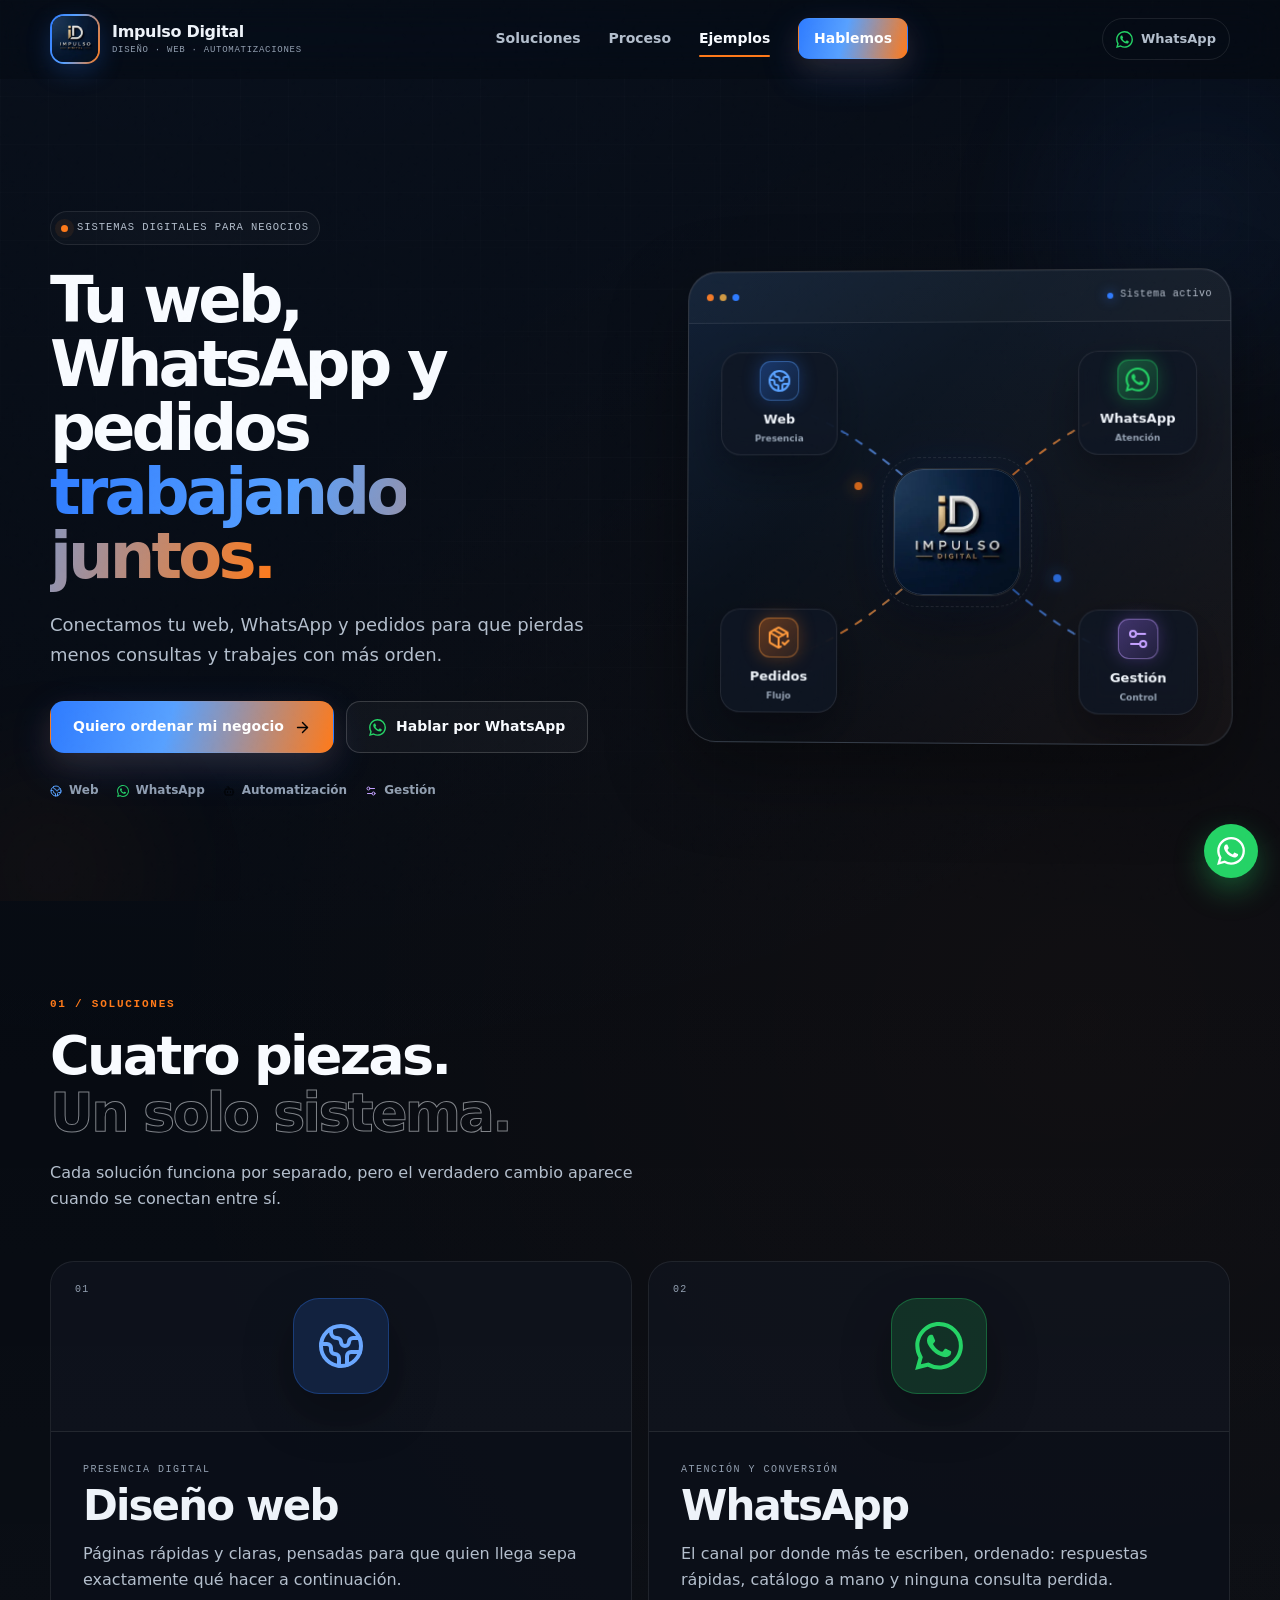
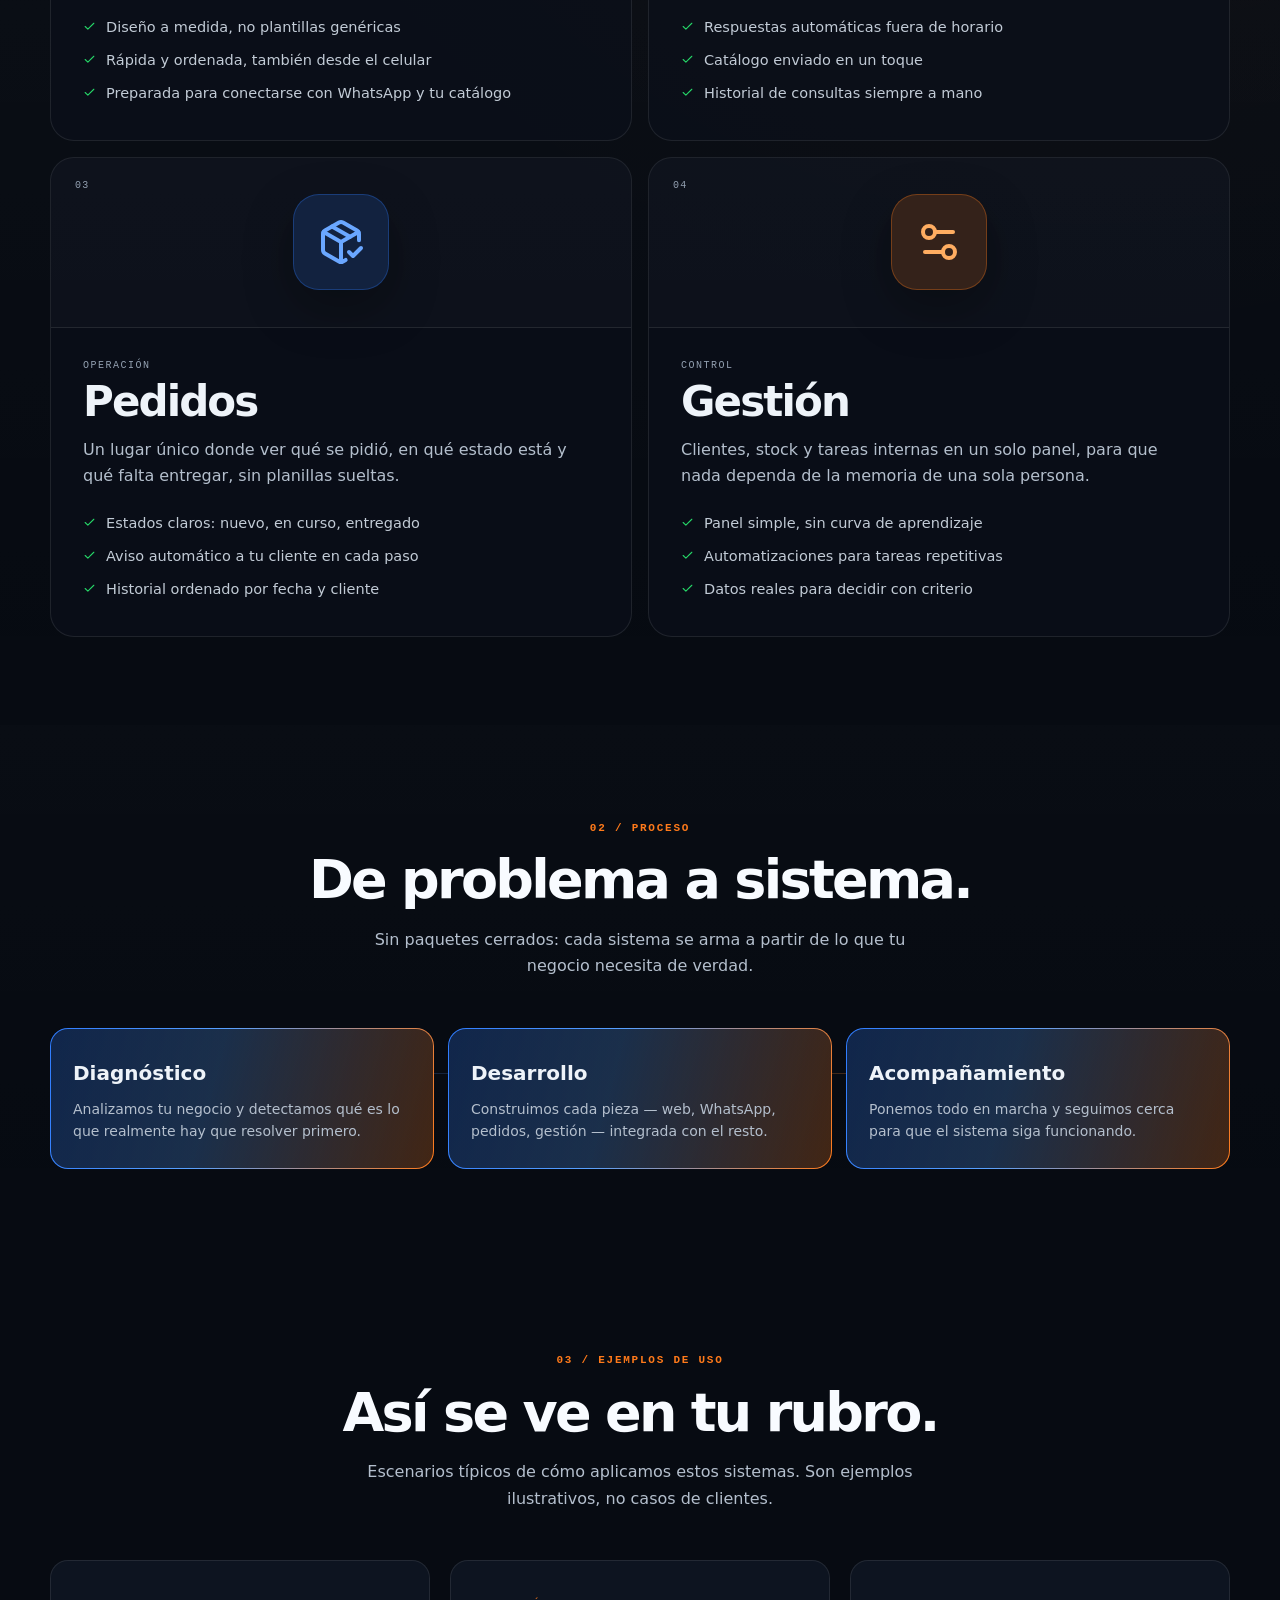
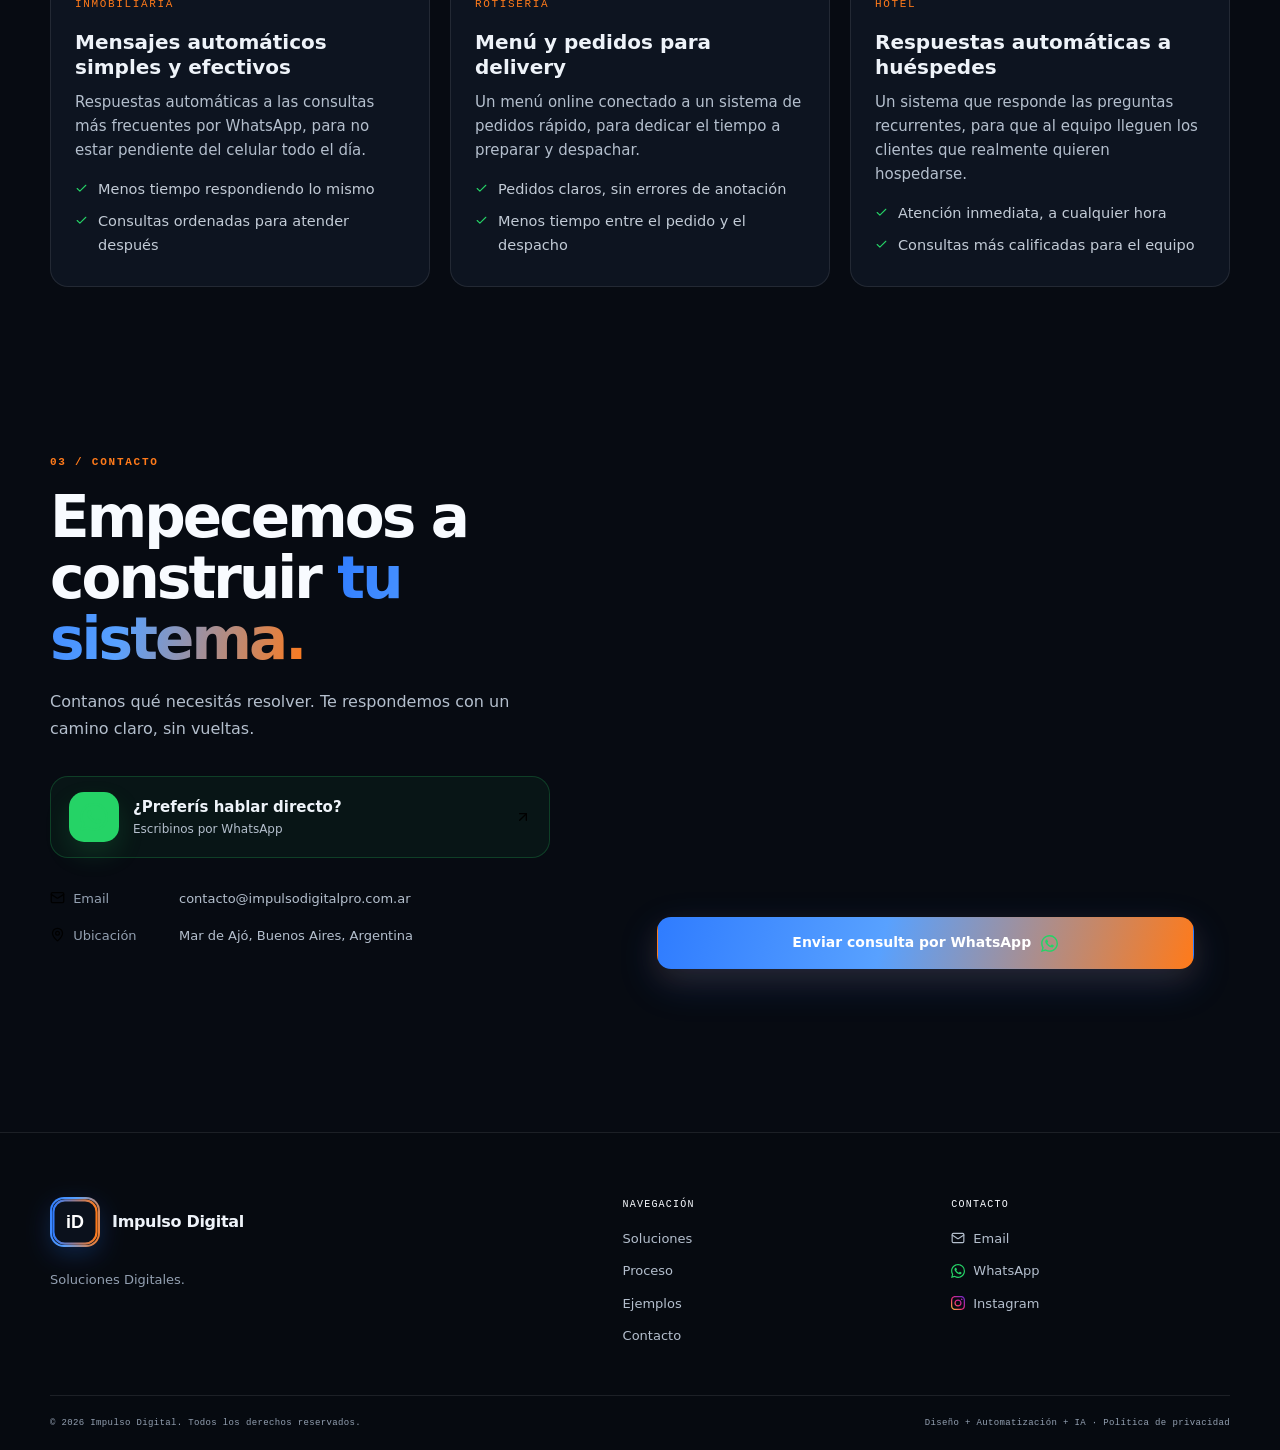
==== commit 266b8231: "Tildes en verde y tarjetas de proceso sin iconos ni numeros Co-Authored-By: Claude Sonnet 5 <noreply" ====
--- a/index.html
+++ b/index.html
@@ -216,20 +216,14 @@
 </div>
 <ol class="process-timeline">
 <li class="process-step reveal">
-<span class="step-num">01</span>
-<span class="step-icon"><img alt="" aria-hidden="true" class="local-icon" loading="lazy" src="assets/icons/diagnostico.svg"/></span>
 <h3>Diagnóstico</h3>
 <p>Analizamos tu negocio y detectamos qué es lo que realmente hay que resolver primero.</p>
 </li>
 <li class="process-step reveal">
-<span class="step-num">02</span>
-<span class="step-icon"><img alt="" aria-hidden="true" class="local-icon" loading="lazy" src="assets/icons/desarrollo.svg"/></span>
 <h3>Desarrollo</h3>
 <p>Construimos cada pieza — web, WhatsApp, pedidos, gestión — integrada con el resto.</p>
 </li>
 <li class="process-step reveal">
-<span class="step-num">03</span>
-<span class="step-icon"><img alt="" aria-hidden="true" class="local-icon" loading="lazy" src="assets/icons/acompanamiento.svg"/></span>
 <h3>Acompañamiento</h3>
 <p>Ponemos todo en marcha y seguimos cerca para que el sistema siga funcionando.</p>
 </li>
--- a/css/style.css
+++ b/css/style.css
@@ -271,7 +271,7 @@
 .process-section { background: linear-gradient(180deg, rgba(255,255,255,.012), transparent); }
 .process-timeline { position: relative; display: grid; grid-template-columns: repeat(3, 1fr); gap: 14px; counter-reset: process; }
 .process-timeline::before { content: ''; position: absolute; left: 7%; right: 7%; top: 45px; height: 1px; background: linear-gradient(90deg, var(--blue), rgba(255,255,255,.12) 45%, var(--orange)); opacity: .45; }
-.process-step { position: relative; min-height: 250px; padding: 28px 22px 24px; border: 1px solid transparent; border-radius: 18px; background: linear-gradient(rgba(7,11,18,.76), rgba(7,11,18,.76)) padding-box, var(--brand-gradient) border-box; transition: transform .3s var(--ease), box-shadow .3s ease; }
+.process-step { position: relative; padding: 28px 22px 26px; border: 1px solid transparent; border-radius: 18px; background: linear-gradient(rgba(7,11,18,.76), rgba(7,11,18,.76)) padding-box, var(--brand-gradient) border-box; transition: transform .3s var(--ease), box-shadow .3s ease; }
 .process-step:hover { transform: translateY(-6px); box-shadow: 0 18px 40px rgba(47,124,255,.14), 0 14px 34px rgba(255,122,26,.1); }
 .process-step .step-icon { transition: transform .35s var(--ease), background .35s ease, color .35s ease; }
 .process-step:hover .step-icon { transform: translateY(-4px) rotate(-6deg); background: var(--blue-soft); color: var(--blue-2); }
@@ -279,7 +279,7 @@
 .step-num { position: relative; z-index: 2; width: fit-content; display: inline-flex; padding: 8px 9px; border-radius: 8px; background: var(--bg); border: 1px solid var(--line-strong); font-family: var(--font-mono); font-size: 10px; color: var(--orange-2); }
 .process-step:nth-child(odd) .step-num { color: var(--blue-2); }
 .step-icon { margin-top: 42px; width: 43px; height: 43px; display: grid; place-items: center; border-radius: 12px; background: rgba(255,255,255,.04); color: var(--white); }
-.process-step h3 { margin-top: 18px; font-family: var(--font-display); font-size: 20px; }
+.process-step h3 { margin-top: 0; font-family: var(--font-display); font-size: 20px; }
 .process-step p { margin-top: 8px; color: var(--muted); font-size: 14px; line-height: 1.6; }
 
 /* ---------- Contact ---------- */
@@ -419,12 +419,10 @@
   .solution-points li { font-size: 11.5px; gap: 6px; }
   .process-timeline { grid-template-columns: 1fr; gap: 10px; }
   .process-timeline::before { display: none; }
-  .process-step { min-height: auto; padding: 16px; display: grid; grid-template-columns: auto 1fr; grid-template-rows: auto 1fr; column-gap: 14px; }
+  .process-step { min-height: auto; padding: 16px; }
   .process-step:hover { transform: none; }
-  .step-num { grid-area: 1 / 1; }
-  .step-icon { grid-area: 2 / 1; margin-top: 10px; }
-  .process-step h3 { grid-area: 1 / 2; margin-top: 0; align-self: center; font-size: 18px; }
-  .process-step p { grid-area: 2 / 2; margin-top: 4px; font-size: 12.5px; }
+  .process-step h3 { margin-top: 0; font-size: 18px; }
+  .process-step p { margin-top: 4px; font-size: 12.5px; }
   .form-row input, .form-row textarea { font-size: 16px; }
   .contact-form { padding: 25px 20px; }
   .form-topline { flex-direction: column; align-items: flex-start; gap: 7px; }
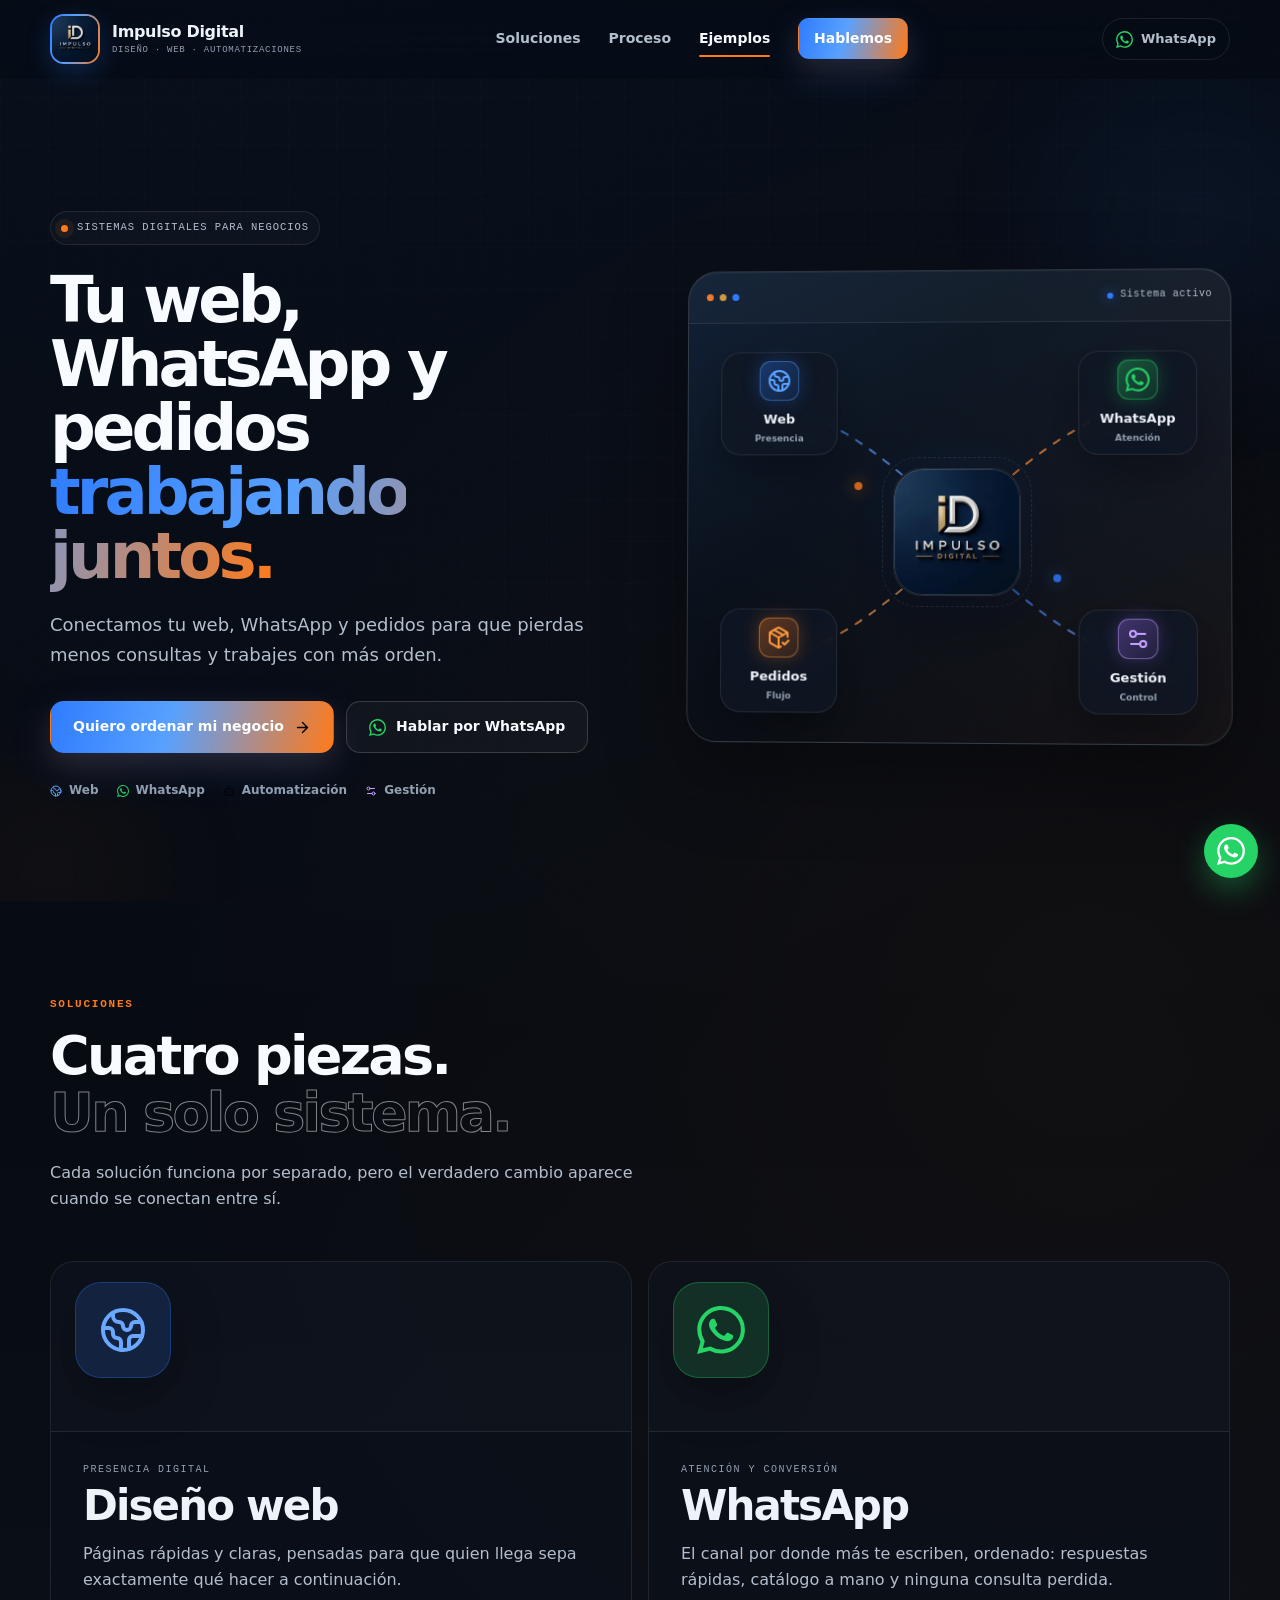
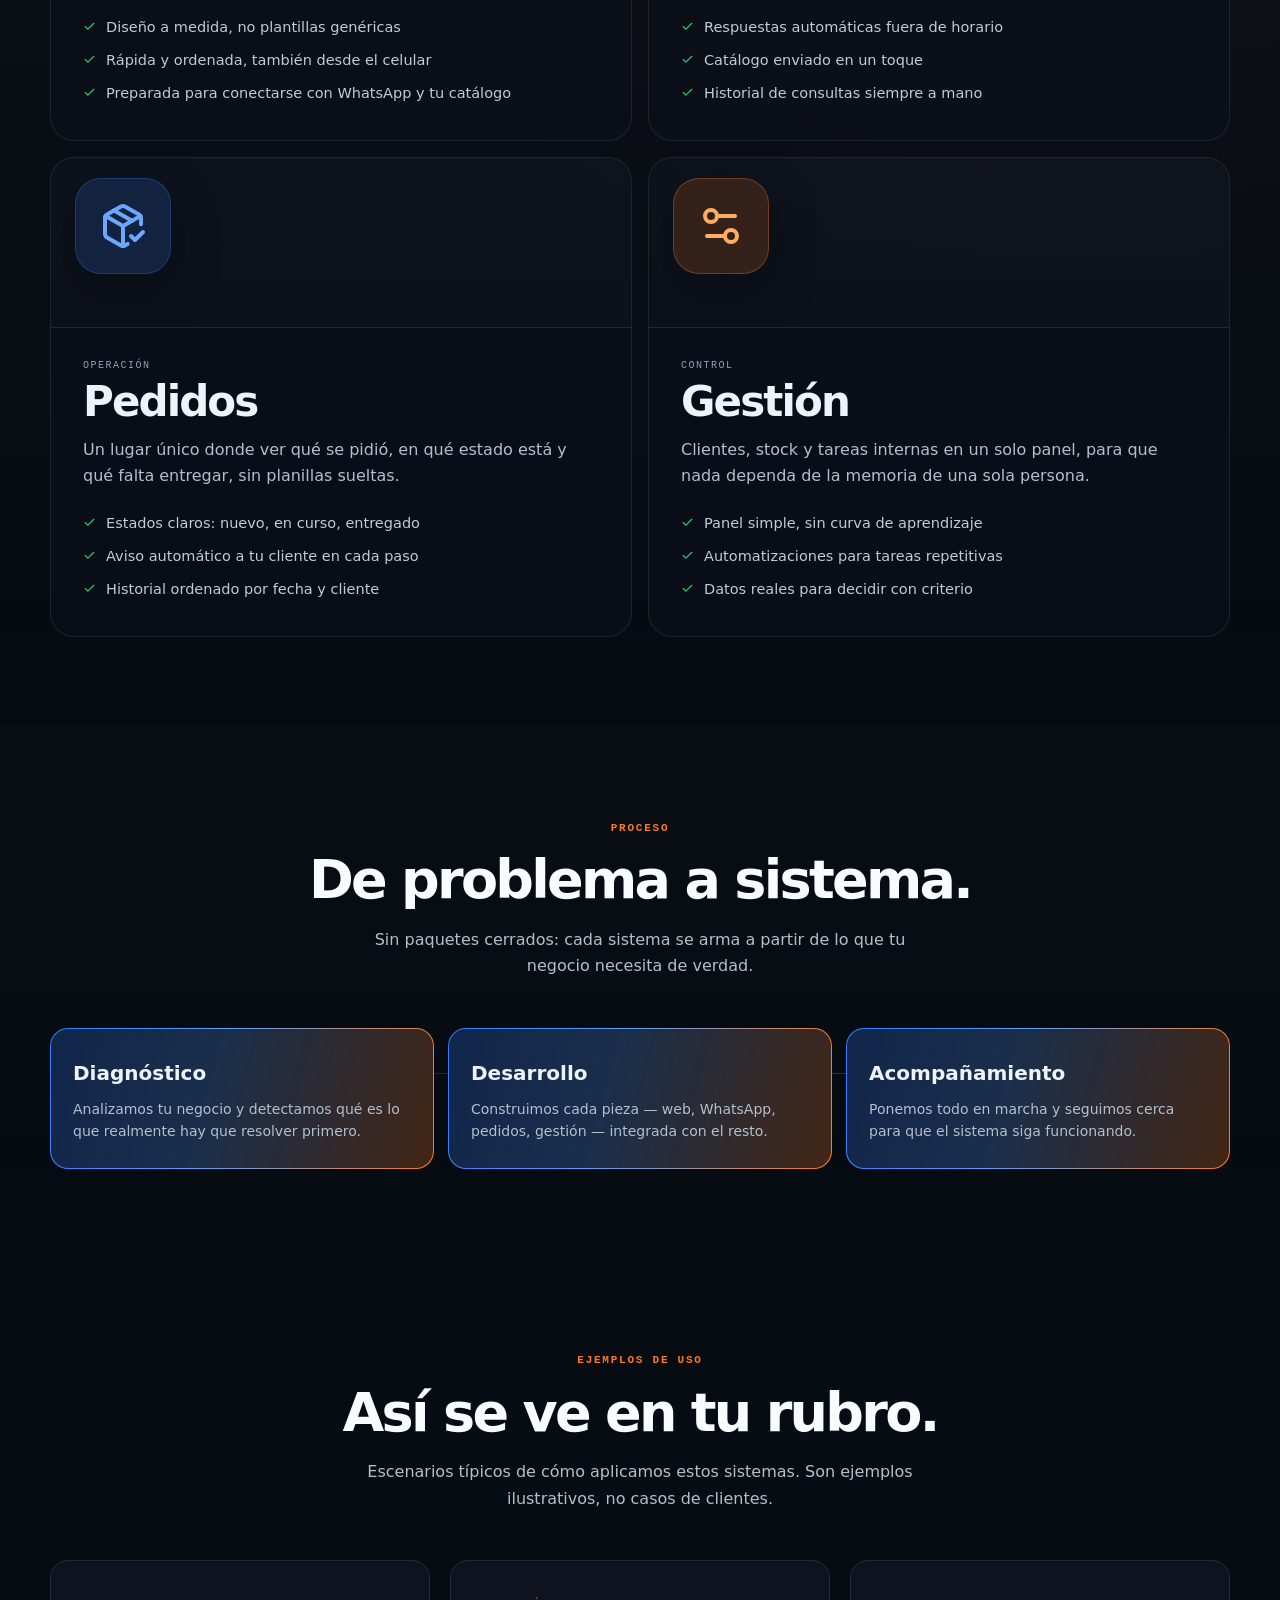
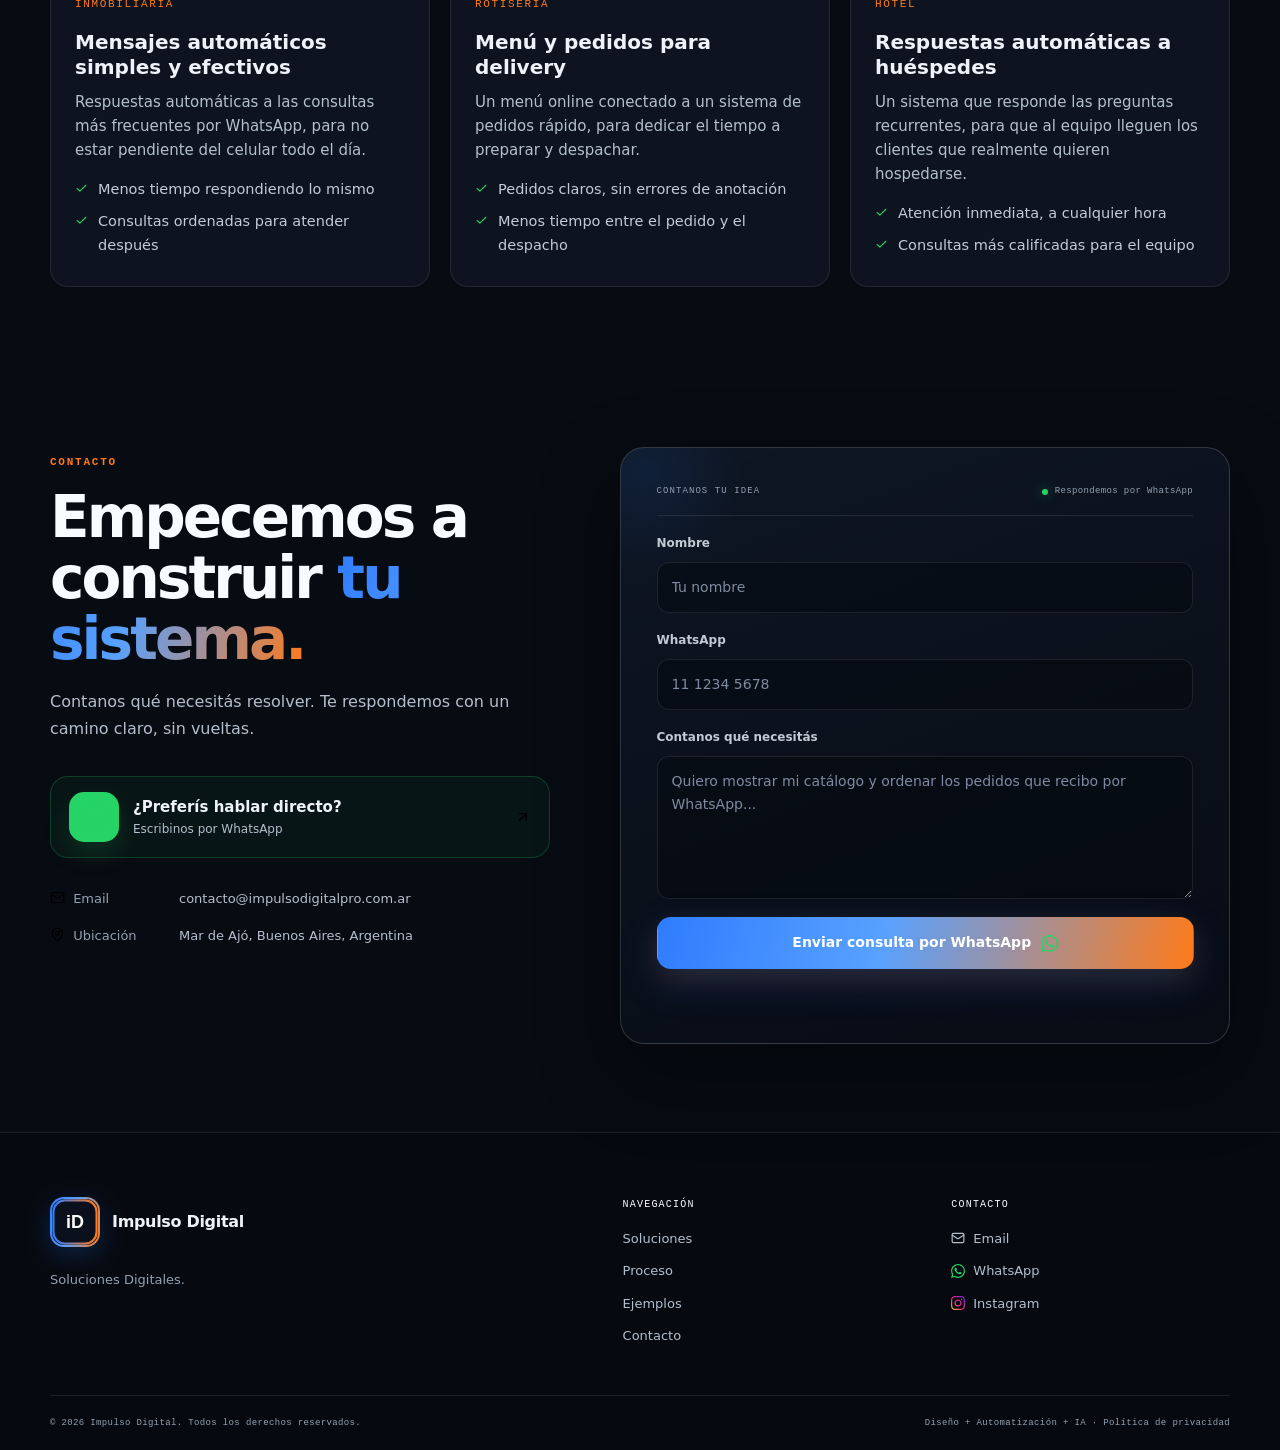
==== commit 91730fbd: "numeros" ====
--- a/index.html
+++ b/index.html
@@ -135,14 +135,14 @@
 <section class="solutions-section" id="soluciones">
 <div class="container">
 <div class="section-head reveal">
-<span class="section-kicker">01 / SOLUCIONES</span>
+<span class="section-kicker">SOLUCIONES</span>
 <h2 class="section-heading">Cuatro piezas.<br/><span class="outline-text">Un solo sistema.</span></h2>
 <p>Cada solución funciona por separado, pero el verdadero cambio aparece cuando se conectan entre sí.</p>
 </div>
 <div class="solutions-list">
 <article class="solution-row reveal" data-accent="blue">
 <div class="solution-visual">
-<span class="solution-number">01</span>
+<span class="solution-number">
 <span class="solution-icon"><span aria-hidden="true" class="local-icon icon-mask icon-web"></span></span>
 </div>
 <div class="solution-copy">
@@ -158,7 +158,7 @@
 </article>
 <article class="solution-row reveal" data-accent="orange">
 <div class="solution-visual">
-<span class="solution-number">02</span>
+<span class="solution-number">
 <span class="solution-icon whatsapp-real"><span aria-hidden="true" class="local-icon icon-mask icon-whatsapp"></span></span>
 </div>
 <div class="solution-copy">
@@ -174,7 +174,7 @@
 </article>
 <article class="solution-row reveal" data-accent="blue">
 <div class="solution-visual">
-<span class="solution-number">03</span>
+<span class="solution-number">
 <span class="solution-icon"><span aria-hidden="true" class="local-icon icon-mask icon-pedidos"></span></span>
 </div>
 <div class="solution-copy">
@@ -190,7 +190,7 @@
 </article>
 <article class="solution-row reveal" data-accent="orange">
 <div class="solution-visual">
-<span class="solution-number">04</span>
+<span class="solution-number">
 <span class="solution-icon"><span aria-hidden="true" class="local-icon icon-mask icon-gestion"></span></span>
 </div>
 <div class="solution-copy">
@@ -210,7 +210,7 @@
 <section class="process-section" id="proceso">
 <div class="container">
 <div class="section-head centered reveal">
-<span class="section-kicker">02 / PROCESO</span>
+<span class="section-kicker">PROCESO</span>
 <h2 class="section-heading">De problema a sistema.</h2>
 <p>Sin paquetes cerrados: cada sistema se arma a partir de lo que tu negocio necesita de verdad.</p>
 </div>
@@ -233,7 +233,7 @@
 <section class="cases-section" id="ejemplos">
 <div class="container">
 <div class="section-head centered reveal">
-<span class="section-kicker">03 / EJEMPLOS DE USO</span>
+<span class="section-kicker">EJEMPLOS DE USO</span>
 <h2 class="section-heading">Así se ve en tu rubro.</h2>
 <p>Escenarios típicos de cómo aplicamos estos sistemas. Son ejemplos ilustrativos, no casos de clientes.</p>
 </div>
@@ -271,7 +271,7 @@
 <section class="contact-section" id="contacto">
 <div class="container contact-inner">
 <div class="contact-copy reveal">
-<span class="section-kicker">03 / CONTACTO</span>
+<span class="section-kicker">CONTACTO</span>
 <h2 class="section-heading">Empecemos a construir <span class="text-gradient">tu sistema.</span></h2>
 <p>Contanos qué necesitás resolver. Te respondemos con un camino claro, sin vueltas.</p>
 <a class="contact-whatsapp-card magnetic" href="https://wa.me/5492233033185" rel="noopener" target="_blank">
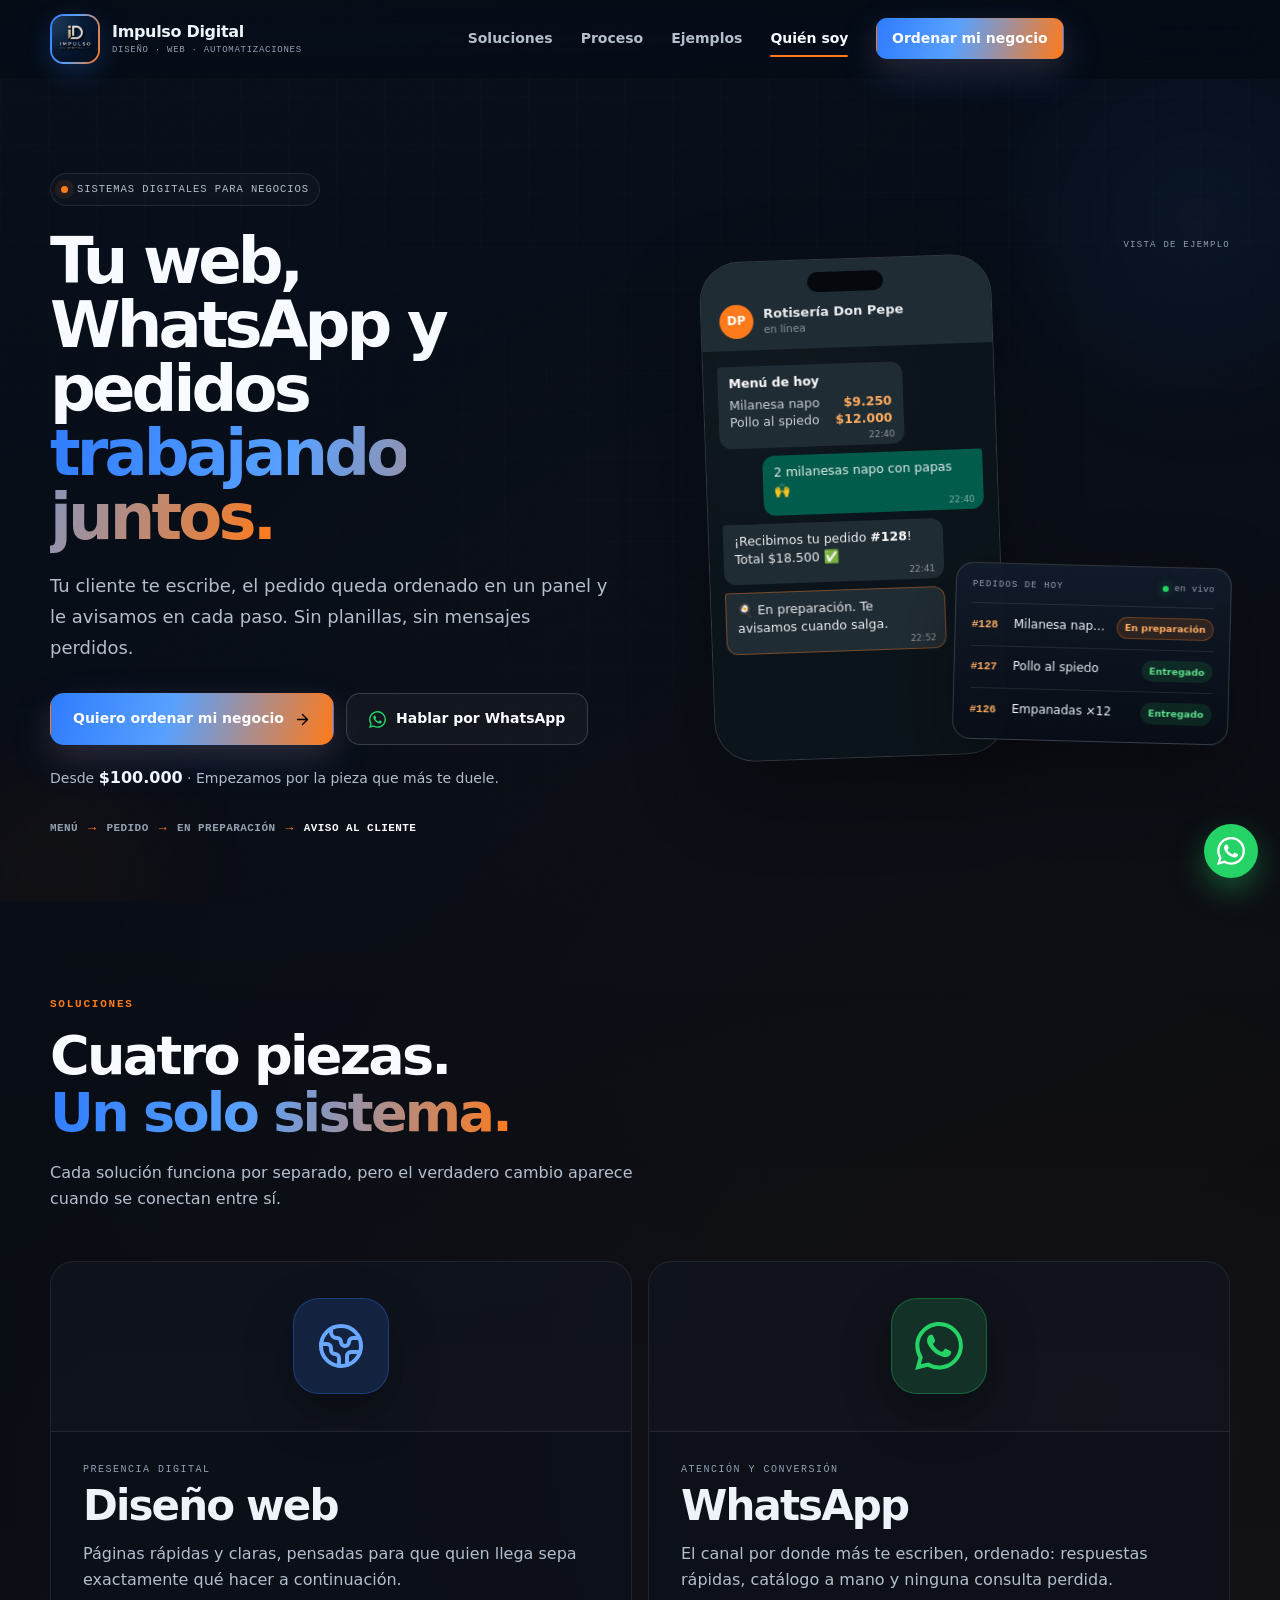
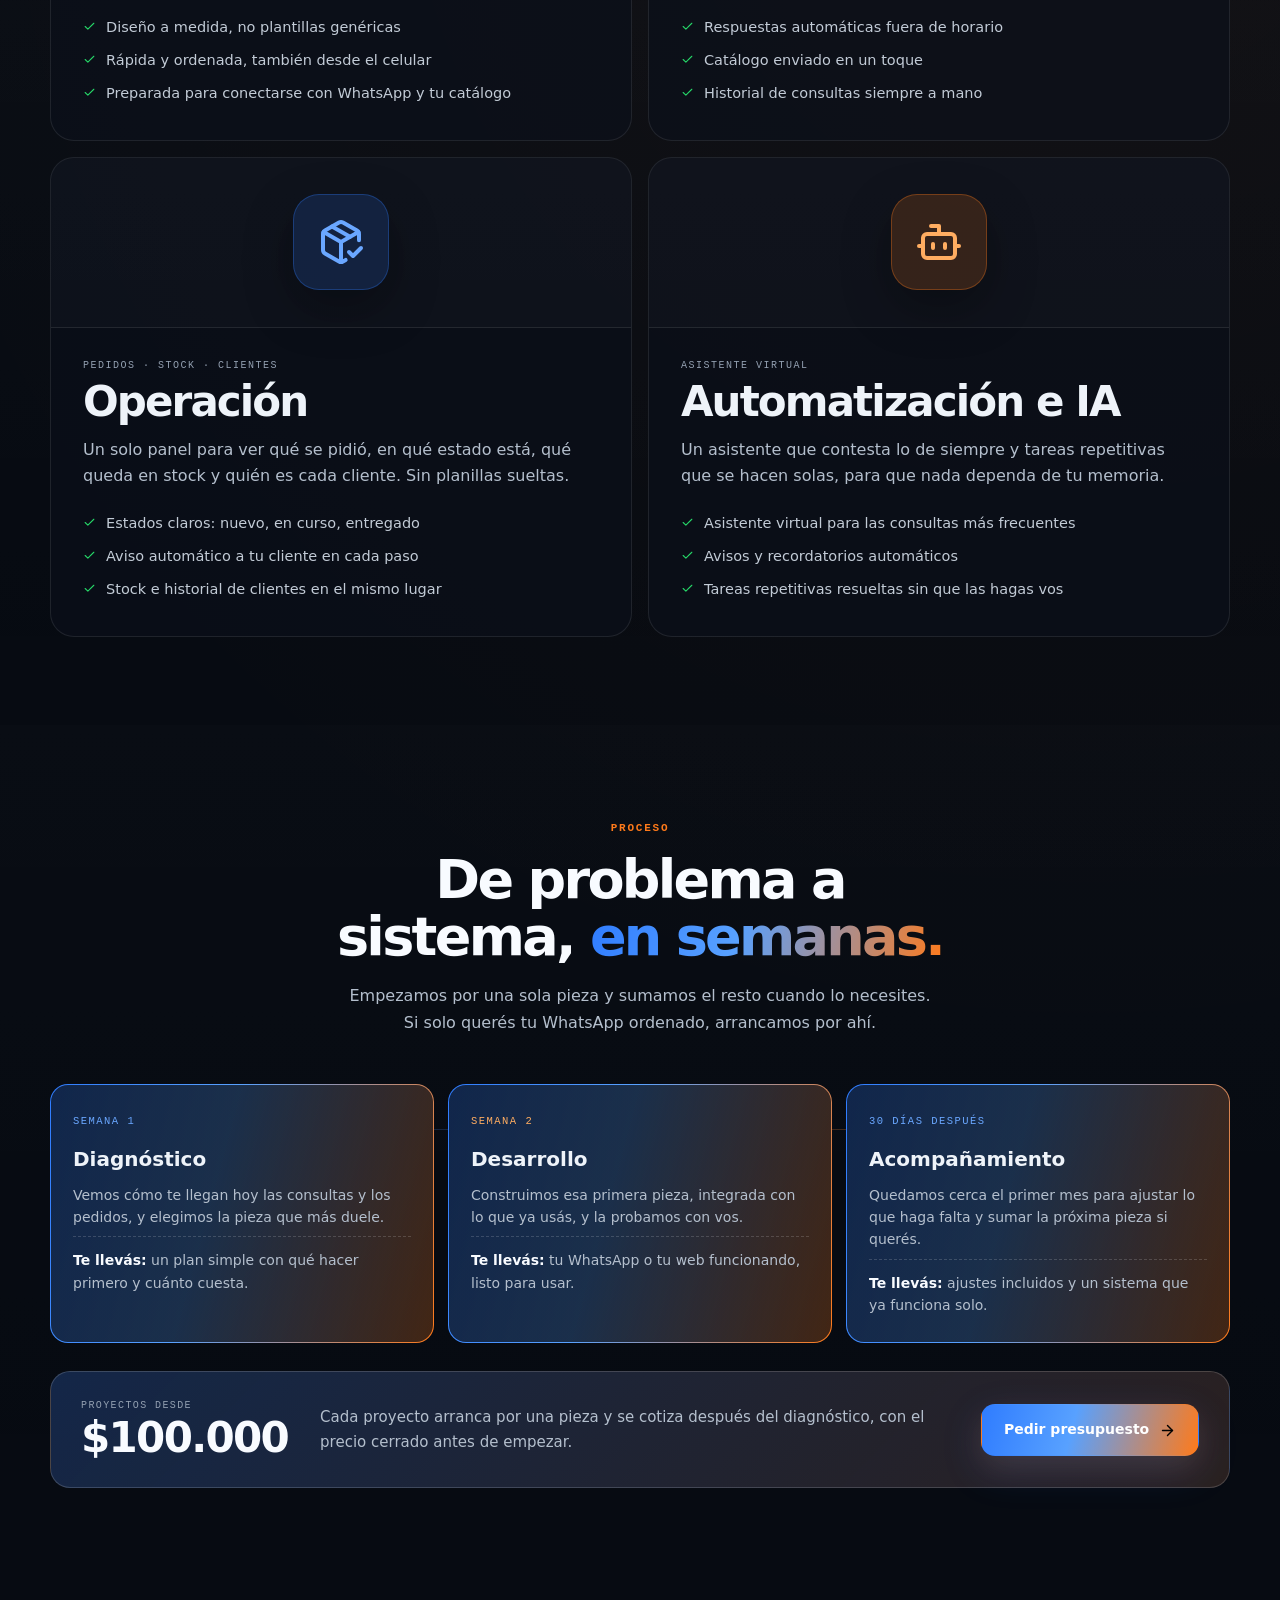
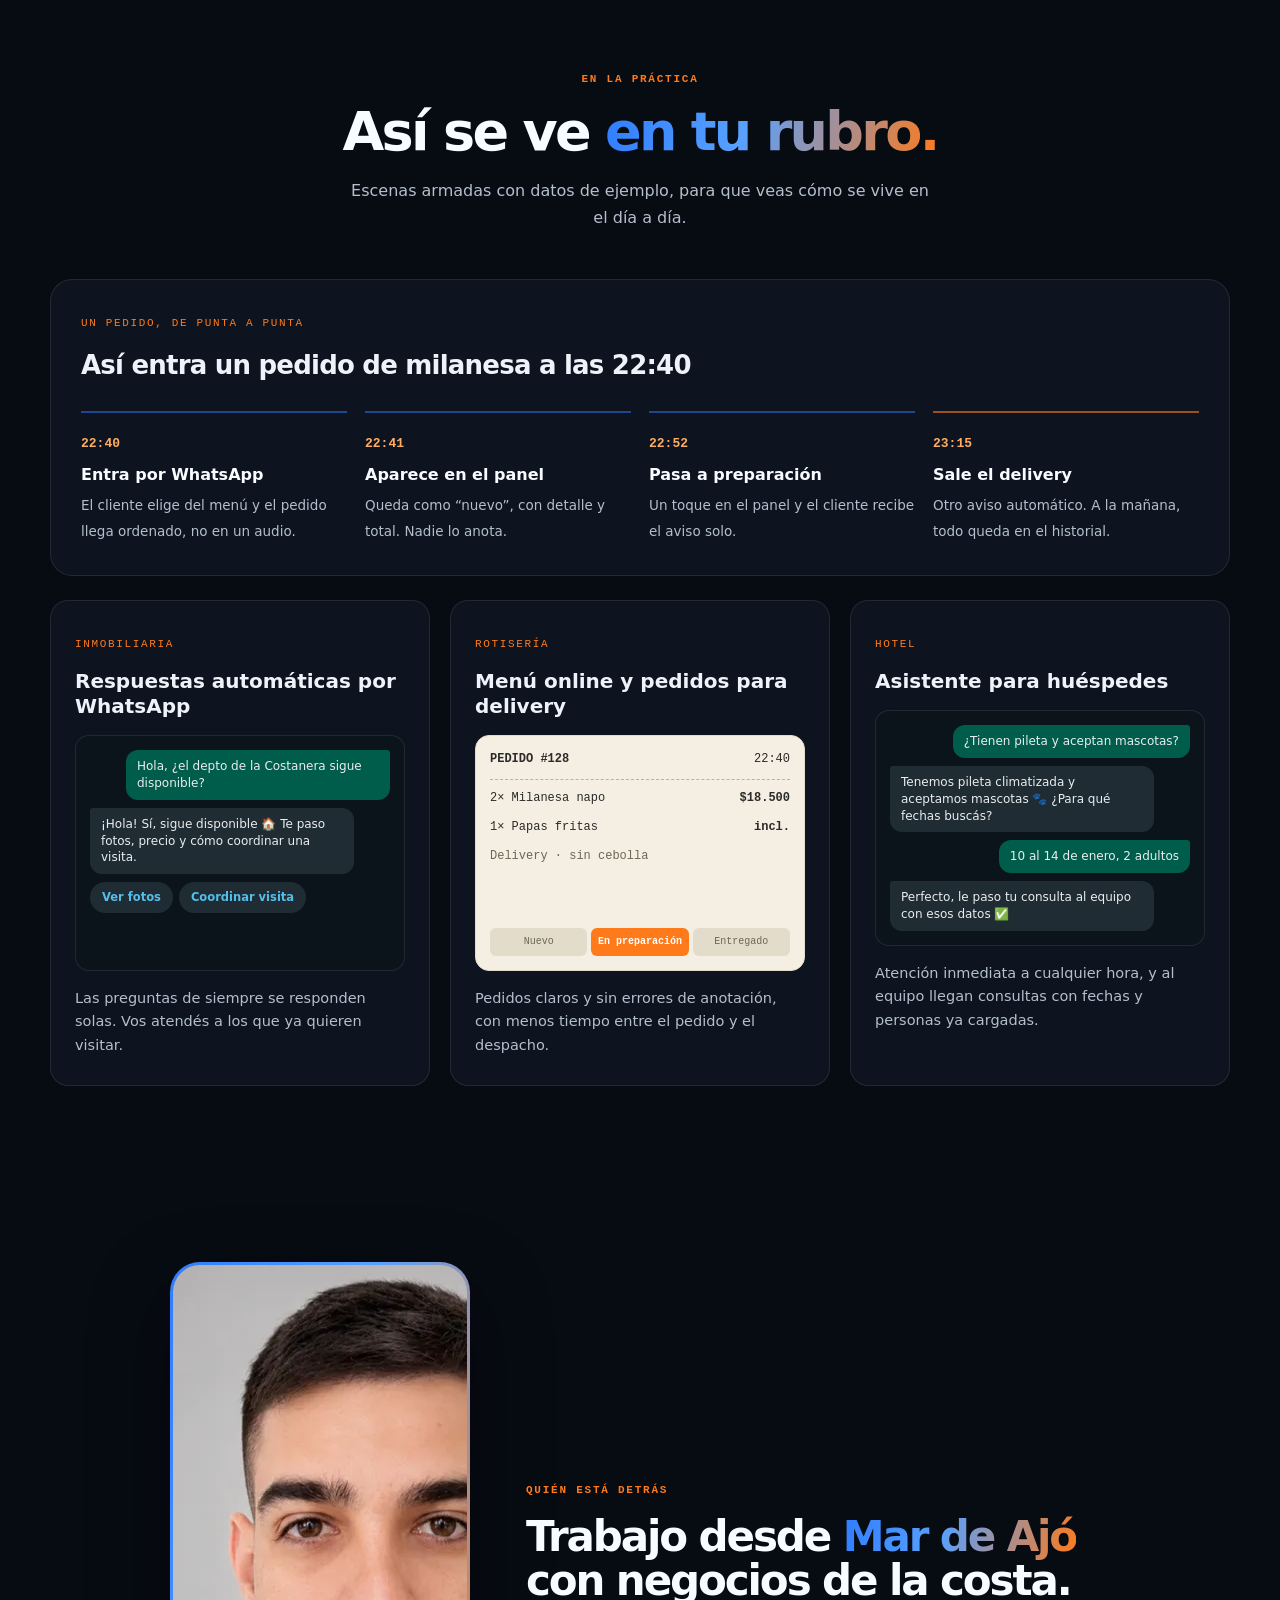
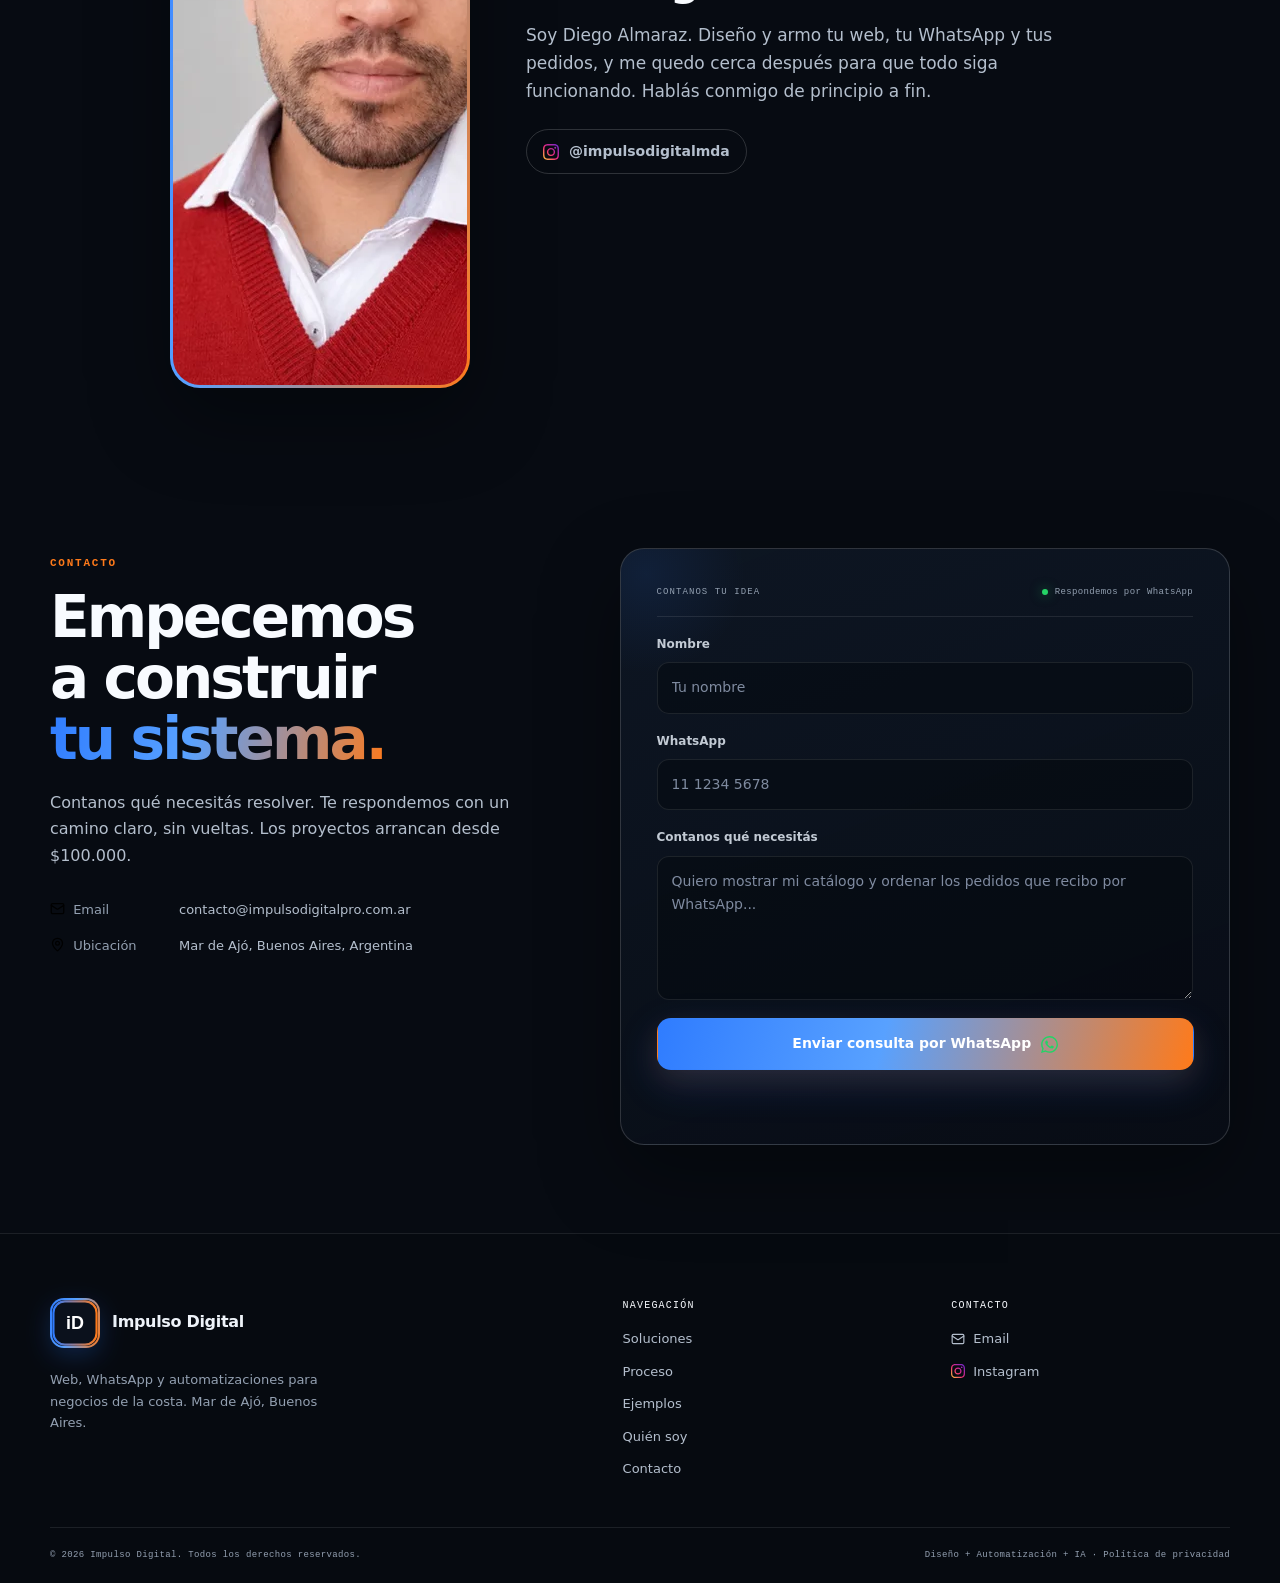
==== commit a6d00eb6: "Hero con mock de celular, operacion e IA, plazos y precio, escenas de ejemplo, seccion quien soy y S" ====
--- a/index.html
+++ b/index.html
@@ -15,14 +15,39 @@
 <meta content="https://impulsodigitalpro.com.ar/" property="og:url"/>
 <meta content="Impulso Digital — Diseño web, WhatsApp y automatizaciones" property="og:title"/>
 <meta content="Conectamos tu web, WhatsApp, catálogo y gestión de pedidos en un solo sistema." property="og:description"/>
-<meta content="https://impulsodigitalpro.com.ar/assets/images/logo.jpg" property="og:image"/>
-<meta content="summary" name="twitter:card"/>
+<meta content="https://impulsodigitalpro.com.ar/assets/images/og.png" property="og:image"/>
+<meta content="1200" property="og:image:width"/>
+<meta content="630" property="og:image:height"/>
+<meta content="Impulso Digital: tu web, WhatsApp y pedidos trabajando juntos" property="og:image:alt"/>
+<meta content="summary_large_image" name="twitter:card"/>
+<meta content="Impulso Digital — Tu web, WhatsApp y pedidos trabajando juntos" name="twitter:title"/>
+<meta content="Web, WhatsApp y pedidos conectados para negocios de la costa. Desde $100.000." name="twitter:description"/>
+<meta content="https://impulsodigitalpro.com.ar/assets/images/og.png" name="twitter:image"/>
 <meta content="vfqffnvw6rqsjheb93q4hkur2v3uor" name="facebook-domain-verification"/>
+<script type="application/ld+json">
+{
+  "@context": "https://schema.org",
+  "@type": "ProfessionalService",
+  "name": "Impulso Digital",
+  "url": "https://impulsodigitalpro.com.ar/",
+  "image": "https://impulsodigitalpro.com.ar/assets/images/og.png",
+  "logo": "https://impulsodigitalpro.com.ar/assets/images/logo.jpg",
+  "description": "Diseño web, WhatsApp ordenado, gestión de pedidos y automatizaciones con IA para negocios de la costa bonaerense.",
+  "email": "contacto@impulsodigitalpro.com.ar",
+  "telephone": "+54 9 2233 03-3185",
+  "founder": { "@type": "Person", "name": "Diego Almaraz" },
+  "address": {
+    "@type": "PostalAddress",
+    "addressLocality": "Mar de Ajó",
+    "addressRegion": "Buenos Aires",
+    "addressCountry": "AR"
+  },
+  "areaServed": "Costa Atlántica, Buenos Aires, Argentina",
+  "sameAs": ["https://www.instagram.com/impulsodigitalmda"]
+}
+</script>
 
-
-
-
-  <!-- Íconos e imágenes locales: reemplazá archivos dentro de assets/ manteniendo el mismo nombre. -->
+<!-- Íconos e imágenes locales: reemplazá archivos dentro de assets/ manteniendo el mismo nombre. -->
 <link href="css/style.css" rel="stylesheet"/>
 </head>
 <body>
@@ -43,13 +68,10 @@
 <a class="nav-link" href="#soluciones">Soluciones</a>
 <a class="nav-link" href="#proceso">Proceso</a>
 <a class="nav-link" href="#ejemplos">Ejemplos</a>
-<a class="btn btn-primary btn-sm nav-cta" href="#contacto">Hablemos</a>
+<a class="nav-link" href="#quien">Quién soy</a>
+<a class="btn btn-primary btn-sm nav-cta" href="#contacto">Ordenar mi negocio</a>
 </nav>
 <div class="header-actions">
-<a class="header-cta" href="https://wa.me/5492233033185" rel="noopener" target="_blank">
-<img alt="" aria-hidden="true" class="local-icon" src="assets/icons/whatsapp.svg"/>
-<span>WhatsApp</span>
-</a>
 <button aria-controls="mainNav" aria-expanded="false" aria-label="Abrir menú" class="nav-toggle" id="navToggle" type="button">
 <span></span><span></span><span></span>
 </button>
@@ -69,7 +91,7 @@
             Tu web, WhatsApp y pedidos <span class="text-gradient">trabajando juntos.</span>
 </h1>
 <p class="hero-subtitle">
-            Conectamos tu web, WhatsApp y pedidos para que pierdas menos consultas y trabajes con más orden.
+            Tu cliente te escribe, el pedido queda ordenado en un panel y le avisamos en cada paso. Sin planillas, sin mensajes perdidos.
           </p>
 <div class="hero-actions">
 <a class="btn btn-primary magnetic" href="#contacto">
@@ -81,52 +103,40 @@
               Hablar por WhatsApp
             </a>
 </div>
-<div aria-label="Servicios conectados" class="hero-mini-proof">
-<span><img alt="" aria-hidden="true" class="local-icon" src="assets/icons/web.svg"/> Web</span>
-<span><img alt="" aria-hidden="true" class="local-icon" src="assets/icons/whatsapp.svg"/> WhatsApp</span>
-<span><img alt="" aria-hidden="true" class="local-icon" src="assets/icons/automation.svg"/> Automatización</span>
-<span><img alt="" aria-hidden="true" class="local-icon" src="assets/icons/gestion.svg"/> Gestión</span>
-</div>
-</div>
-<div aria-label="Sistema digital conectado" class="hero-visual reveal is-visible">
-<div class="system-shell" id="systemShell">
-<div class="system-topbar">
-<div aria-hidden="true" class="window-dots"><span></span><span></span><span></span></div>
-<span class="system-status"><span></span> Sistema activo</span>
-</div>
-<div class="system-canvas">
-<svg aria-hidden="true" class="connector-svg" preserveaspectratio="xMidYMid meet" viewbox="0 0 520 420">
-<defs>
-<lineargradient id="lineBlue" x1="0" x2="1"><stop stop-color="#2f7cff"></stop><stop offset="1" stop-color="#7fb1ff"></stop></lineargradient>
-<lineargradient id="lineOrange" x1="0" x2="1"><stop stop-color="#ff7a1a"></stop><stop offset="1" stop-color="#ffb066"></stop></lineargradient>
-</defs>
-<path class="connector connector-a" d="M230,175 C175,125 138,102 92,84" stroke="url(#lineBlue)"></path>
-<path class="connector connector-b" d="M290,175 C345,125 382,102 428,84" stroke="url(#lineOrange)"></path>
-<path class="connector connector-c" d="M230,245 C175,295 138,318 92,336" stroke="url(#lineOrange)"></path>
-<path class="connector connector-d" d="M290,245 C345,295 382,318 428,336" stroke="url(#lineBlue)"></path>
-</svg>
-<div aria-label="Impulso Digital" class="hub-node">
-<span class="hub-ring"></span>
-<span class="hub-mark"><img alt="" aria-hidden="true" class="hub-logo-img" src="assets/images/logo.webp"/></span>
-</div>
-<div class="sat-node sat-web" style="--delay: .05s">
-<span class="node-icon"><img alt="" aria-hidden="true" class="local-icon" src="assets/icons/web.svg"/></span>
-<strong>Web</strong><small>Presencia</small>
-</div>
-<div class="sat-node sat-whatsapp" style="--delay: .15s">
-<span class="node-icon whatsapp-real"><img alt="" aria-hidden="true" class="local-icon" src="assets/icons/whatsapp.svg"/></span>
-<strong>WhatsApp</strong><small>Atención</small>
-</div>
-<div class="sat-node sat-pedidos" style="--delay: .25s">
-<span class="node-icon"><img alt="" aria-hidden="true" class="local-icon" src="assets/icons/pedidos.svg"/></span>
-<strong>Pedidos</strong><small>Flujo</small>
-</div>
-<div class="sat-node sat-gestion" style="--delay: .35s">
-<span class="node-icon"><img alt="" aria-hidden="true" class="local-icon" src="assets/icons/gestion.svg"/></span>
-<strong>Gestión</strong><small>Control</small>
-</div>
-<div aria-hidden="true" class="pulse-dot pulse-one"></div>
-<div aria-hidden="true" class="pulse-dot pulse-two"></div>
+<p class="hero-price">Desde <strong>$100.000</strong> · Empezamos por la pieza que más te duele.</p>
+<ol aria-label="Cómo viaja un pedido" class="hero-flow">
+<li>Menú</li>
+<li>Pedido</li>
+<li>En preparación</li>
+<li>Aviso al cliente</li>
+</ol>
+</div>
+<div aria-label="Ejemplo: pedido por WhatsApp y panel de pedidos" class="hero-visual reveal is-visible" role="img">
+<div class="phone-stage" id="systemShell">
+<span class="stage-tag">VISTA DE EJEMPLO</span>
+<div aria-hidden="true" class="phone">
+<div class="phone-notch"></div>
+<div class="wa-head">
+<span class="wa-avatar">DP</span>
+<span class="wa-who"><strong>Rotisería Don Pepe</strong><small>en línea</small></span>
+</div>
+<div class="wa-chat">
+<div class="bubble bubble-out bubble-menu" style="--d: .5s">
+<b>Menú de hoy</b>
+<span>Milanesa napo <i>$9.250</i></span>
+<span>Pollo al spiedo <i>$12.000</i></span>
+<em>22:40</em>
+</div>
+<div class="bubble bubble-in" style="--d: 1.6s">2 milanesas napo con papas 🙌<em>22:40</em></div>
+<div class="bubble bubble-out" style="--d: 2.7s">¡Recibimos tu pedido <b>#128</b>! Total $18.500 ✅<em>22:41</em></div>
+<div class="bubble bubble-out bubble-status" style="--d: 3.9s">🍳 En preparación. Te avisamos cuando salga.<em>22:52</em></div>
+</div>
+</div>
+<div aria-hidden="true" class="panel-card">
+<div class="panel-top"><span>PEDIDOS DE HOY</span><span class="panel-live"><i></i> en vivo</span></div>
+<div class="panel-row is-new" style="--d: 2.9s"><b>#128</b><span>Milanesa napo ×2</span><em class="tag tag-prep">En preparación</em></div>
+<div class="panel-row"><b>#127</b><span>Pollo al spiedo</span><em class="tag tag-done">Entregado</em></div>
+<div class="panel-row"><b>#126</b><span>Empanadas ×12</span><em class="tag tag-done">Entregado</em></div>
 </div>
 </div>
 </div>
@@ -136,13 +146,12 @@
 <div class="container">
 <div class="section-head reveal">
 <span class="section-kicker">SOLUCIONES</span>
-<h2 class="section-heading">Cuatro piezas.<br/><span class="outline-text">Un solo sistema.</span></h2>
+<h2 class="section-heading">Cuatro piezas.<br/><span class="text-gradient">Un solo sistema.</span></h2>
 <p>Cada solución funciona por separado, pero el verdadero cambio aparece cuando se conectan entre sí.</p>
 </div>
 <div class="solutions-list">
 <article class="solution-row reveal" data-accent="blue">
 <div class="solution-visual">
-<span class="solution-number">
 <span class="solution-icon"><span aria-hidden="true" class="local-icon icon-mask icon-web"></span></span>
 </div>
 <div class="solution-copy">
@@ -158,7 +167,6 @@
 </article>
 <article class="solution-row reveal" data-accent="orange">
 <div class="solution-visual">
-<span class="solution-number">
 <span class="solution-icon whatsapp-real"><span aria-hidden="true" class="local-icon icon-mask icon-whatsapp"></span></span>
 </div>
 <div class="solution-copy">
@@ -174,33 +182,31 @@
 </article>
 <article class="solution-row reveal" data-accent="blue">
 <div class="solution-visual">
-<span class="solution-number">
 <span class="solution-icon"><span aria-hidden="true" class="local-icon icon-mask icon-pedidos"></span></span>
 </div>
 <div class="solution-copy">
-<span class="solution-label">OPERACIÓN</span>
-<h3>Pedidos</h3>
-<p>Un lugar único donde ver qué se pidió, en qué estado está y qué falta entregar, sin planillas sueltas.</p>
+<span class="solution-label">PEDIDOS · STOCK · CLIENTES</span>
+<h3>Operación</h3>
+<p>Un solo panel para ver qué se pidió, en qué estado está, qué queda en stock y quién es cada cliente. Sin planillas sueltas.</p>
 <ul class="solution-points">
 <li><img alt="" aria-hidden="true" class="local-icon" loading="lazy" src="assets/icons/check.svg"/> Estados claros: nuevo, en curso, entregado</li>
 <li><img alt="" aria-hidden="true" class="local-icon" loading="lazy" src="assets/icons/check.svg"/> Aviso automático a tu cliente en cada paso</li>
-<li><img alt="" aria-hidden="true" class="local-icon" loading="lazy" src="assets/icons/check.svg"/> Historial ordenado por fecha y cliente</li>
+<li><img alt="" aria-hidden="true" class="local-icon" loading="lazy" src="assets/icons/check.svg"/> Stock e historial de clientes en el mismo lugar</li>
 </ul>
 </div>
 </article>
 <article class="solution-row reveal" data-accent="orange">
 <div class="solution-visual">
-<span class="solution-number">
-<span class="solution-icon"><span aria-hidden="true" class="local-icon icon-mask icon-gestion"></span></span>
+<span class="solution-icon"><span aria-hidden="true" class="local-icon icon-mask icon-automation"></span></span>
 </div>
 <div class="solution-copy">
-<span class="solution-label">CONTROL</span>
-<h3>Gestión</h3>
-<p>Clientes, stock y tareas internas en un solo panel, para que nada dependa de la memoria de una sola persona.</p>
+<span class="solution-label">ASISTENTE VIRTUAL</span>
+<h3>Automatización e IA</h3>
+<p>Un asistente que contesta lo de siempre y tareas repetitivas que se hacen solas, para que nada dependa de tu memoria.</p>
 <ul class="solution-points">
-<li><img alt="" aria-hidden="true" class="local-icon" loading="lazy" src="assets/icons/check.svg"/> Panel simple, sin curva de aprendizaje</li>
-<li><img alt="" aria-hidden="true" class="local-icon" loading="lazy" src="assets/icons/check.svg"/> Automatizaciones para tareas repetitivas</li>
-<li><img alt="" aria-hidden="true" class="local-icon" loading="lazy" src="assets/icons/check.svg"/> Datos reales para decidir con criterio</li>
+<li><img alt="" aria-hidden="true" class="local-icon" loading="lazy" src="assets/icons/check.svg"/> Asistente virtual para las consultas más frecuentes</li>
+<li><img alt="" aria-hidden="true" class="local-icon" loading="lazy" src="assets/icons/check.svg"/> Avisos y recordatorios automáticos</li>
+<li><img alt="" aria-hidden="true" class="local-icon" loading="lazy" src="assets/icons/check.svg"/> Tareas repetitivas resueltas sin que las hagas vos</li>
 </ul>
 </div>
 </article>
@@ -211,60 +217,99 @@
 <div class="container">
 <div class="section-head centered reveal">
 <span class="section-kicker">PROCESO</span>
-<h2 class="section-heading">De problema a sistema.</h2>
-<p>Sin paquetes cerrados: cada sistema se arma a partir de lo que tu negocio necesita de verdad.</p>
+<h2 class="section-heading">De problema a sistema, <span class="text-gradient">en semanas.</span></h2>
+<p>Empezamos por una sola pieza y sumamos el resto cuando lo necesites. Si solo querés tu WhatsApp ordenado, arrancamos por ahí.</p>
 </div>
 <ol class="process-timeline">
 <li class="process-step reveal">
+<span class="step-when">SEMANA 1</span>
 <h3>Diagnóstico</h3>
-<p>Analizamos tu negocio y detectamos qué es lo que realmente hay que resolver primero.</p>
+<p>Vemos cómo te llegan hoy las consultas y los pedidos, y elegimos la pieza que más duele.</p>
+<p class="step-out"><strong>Te llevás:</strong> un plan simple con qué hacer primero y cuánto cuesta.</p>
 </li>
 <li class="process-step reveal">
+<span class="step-when">SEMANA 2</span>
 <h3>Desarrollo</h3>
-<p>Construimos cada pieza — web, WhatsApp, pedidos, gestión — integrada con el resto.</p>
+<p>Construimos esa primera pieza, integrada con lo que ya usás, y la probamos con vos.</p>
+<p class="step-out"><strong>Te llevás:</strong> tu WhatsApp o tu web funcionando, listo para usar.</p>
 </li>
 <li class="process-step reveal">
+<span class="step-when">30 DÍAS DESPUÉS</span>
 <h3>Acompañamiento</h3>
-<p>Ponemos todo en marcha y seguimos cerca para que el sistema siga funcionando.</p>
+<p>Quedamos cerca el primer mes para ajustar lo que haga falta y sumar la próxima pieza si querés.</p>
+<p class="step-out"><strong>Te llevás:</strong> ajustes incluidos y un sistema que ya funciona solo.</p>
 </li>
 </ol>
+<div class="price-band reveal">
+<div class="price-figure"><small>PROYECTOS DESDE</small><strong>$100.000</strong></div>
+<p>Cada proyecto arranca por una pieza y se cotiza después del diagnóstico, con el precio cerrado antes de empezar.</p>
+<a class="btn btn-primary" href="#contacto">Pedir presupuesto <img alt="" aria-hidden="true" class="local-icon" loading="lazy" src="assets/icons/arrow-right.svg"/></a>
+</div>
 </div>
 </section>
 <section class="cases-section" id="ejemplos">
 <div class="container">
 <div class="section-head centered reveal">
-<span class="section-kicker">EJEMPLOS DE USO</span>
-<h2 class="section-heading">Así se ve en tu rubro.</h2>
-<p>Escenarios típicos de cómo aplicamos estos sistemas. Son ejemplos ilustrativos, no casos de clientes.</p>
+<span class="section-kicker">EN LA PRÁCTICA</span>
+<h2 class="section-heading">Así se ve <span class="text-gradient">en tu rubro.</span></h2>
+<p>Escenas armadas con datos de ejemplo, para que veas cómo se vive en el día a día.</p>
+</div>
+<div class="walk reveal">
+<div class="walk-head"><span class="case-tag">UN PEDIDO, DE PUNTA A PUNTA</span><h3>Así entra un pedido de milanesa a las 22:40</h3></div>
+<ol class="walk-steps">
+<li><time>22:40</time><strong>Entra por WhatsApp</strong><span>El cliente elige del menú y el pedido llega ordenado, no en un audio.</span></li>
+<li><time>22:41</time><strong>Aparece en el panel</strong><span>Queda como “nuevo”, con detalle y total. Nadie lo anota.</span></li>
+<li><time>22:52</time><strong>Pasa a preparación</strong><span>Un toque en el panel y el cliente recibe el aviso solo.</span></li>
+<li><time>23:15</time><strong>Sale el delivery</strong><span>Otro aviso automático. A la mañana, todo queda en el historial.</span></li>
+</ol>
 </div>
 <div class="cases-grid">
 <article class="case-card reveal">
 <span class="case-tag">INMOBILIARIA</span>
-<h3>Mensajes automáticos simples y efectivos</h3>
-<p>Respuestas automáticas a las consultas más frecuentes por WhatsApp, para no estar pendiente del celular todo el día.</p>
-<ul class="solution-points">
-<li><img alt="" aria-hidden="true" class="local-icon" loading="lazy" src="assets/icons/check.svg"/> Menos tiempo respondiendo lo mismo</li>
-<li><img alt="" aria-hidden="true" class="local-icon" loading="lazy" src="assets/icons/check.svg"/> Consultas ordenadas para atender después</li>
-</ul>
+<h3>Respuestas automáticas por WhatsApp</h3>
+<div aria-hidden="true" class="scene scene-chat">
+<div class="bubble bubble-in">Hola, ¿el depto de la Costanera sigue disponible?</div>
+<div class="bubble bubble-out">¡Hola! Sí, sigue disponible 🏠 Te paso fotos, precio y cómo coordinar una visita.</div>
+<div class="scene-chips"><span>Ver fotos</span><span>Coordinar visita</span></div>
+</div>
+<p>Las preguntas de siempre se responden solas. Vos atendés a los que ya quieren visitar.</p>
 </article>
 <article class="case-card reveal">
 <span class="case-tag">ROTISERÍA</span>
-<h3>Menú y pedidos para delivery</h3>
-<p>Un menú online conectado a un sistema de pedidos rápido, para dedicar el tiempo a preparar y despachar.</p>
-<ul class="solution-points">
-<li><img alt="" aria-hidden="true" class="local-icon" loading="lazy" src="assets/icons/check.svg"/> Pedidos claros, sin errores de anotación</li>
-<li><img alt="" aria-hidden="true" class="local-icon" loading="lazy" src="assets/icons/check.svg"/> Menos tiempo entre el pedido y el despacho</li>
-</ul>
+<h3>Menú online y pedidos para delivery</h3>
+<div aria-hidden="true" class="scene scene-ticket">
+<div class="ticket-head"><b>PEDIDO #128</b><span>22:40</span></div>
+<div class="ticket-line"><span>2× Milanesa napo</span><i>$18.500</i></div>
+<div class="ticket-line"><span>1× Papas fritas</span><i>incl.</i></div>
+<div class="ticket-line ticket-note"><span>Delivery · sin cebolla</span></div>
+<div class="ticket-states"><span>Nuevo</span><span class="is-on">En preparación</span><span>Entregado</span></div>
+</div>
+<p>Pedidos claros y sin errores de anotación, con menos tiempo entre el pedido y el despacho.</p>
 </article>
 <article class="case-card reveal">
 <span class="case-tag">HOTEL</span>
-<h3>Respuestas automáticas a huéspedes</h3>
-<p>Un sistema que responde las preguntas recurrentes, para que al equipo lleguen los clientes que realmente quieren hospedarse.</p>
-<ul class="solution-points">
-<li><img alt="" aria-hidden="true" class="local-icon" loading="lazy" src="assets/icons/check.svg"/> Atención inmediata, a cualquier hora</li>
-<li><img alt="" aria-hidden="true" class="local-icon" loading="lazy" src="assets/icons/check.svg"/> Consultas más calificadas para el equipo</li>
-</ul>
-</article>
+<h3>Asistente para huéspedes</h3>
+<div aria-hidden="true" class="scene scene-chat">
+<div class="bubble bubble-in">¿Tienen pileta y aceptan mascotas?</div>
+<div class="bubble bubble-out">Tenemos pileta climatizada y aceptamos mascotas 🐾 ¿Para qué fechas buscás?</div>
+<div class="bubble bubble-in">10 al 14 de enero, 2 adultos</div>
+<div class="bubble bubble-out">Perfecto, le paso tu consulta al equipo con esos datos ✅</div>
+</div>
+<p>Atención inmediata a cualquier hora, y al equipo llegan consultas con fechas y personas ya cargadas.</p>
+</article>
+</div>
+</div>
+</section>
+<section class="about-section" id="quien">
+<div class="container about-inner">
+<div class="about-photo reveal">
+<img alt="Diego Almaraz, de Impulso Digital" height="720" loading="lazy" src="assets/images/diego.webp" width="720"/>
+</div>
+<div class="about-copy reveal">
+<span class="section-kicker">QUIÉN ESTÁ DETRÁS</span>
+<h2 class="section-heading">Trabajo desde <span class="text-gradient">Mar de Ajó</span> con negocios de la costa.</h2>
+<p>Soy Diego Almaraz. Diseño y armo tu web, tu WhatsApp y tus pedidos, y me quedo cerca después para que todo siga funcionando. Hablás conmigo de principio a fin.</p>
+<a class="about-link" href="https://www.instagram.com/impulsodigitalmda" rel="noopener" target="_blank"><span aria-hidden="true" class="local-icon icon-mask icon-instagram"></span> @impulsodigitalmda</a>
 </div>
 </div>
 </section>
@@ -273,12 +318,7 @@
 <div class="contact-copy reveal">
 <span class="section-kicker">CONTACTO</span>
 <h2 class="section-heading">Empecemos a construir <span class="text-gradient">tu sistema.</span></h2>
-<p>Contanos qué necesitás resolver. Te respondemos con un camino claro, sin vueltas.</p>
-<a class="contact-whatsapp-card magnetic" href="https://wa.me/5492233033185" rel="noopener" target="_blank">
-<span class="wa-icon"><img alt="" aria-hidden="true" class="local-icon" loading="lazy" src="assets/icons/whatsapp.svg"/></span>
-<span class="wa-text"><strong>¿Preferís hablar directo?</strong><small>Escribinos por WhatsApp</small></span>
-<img alt="" aria-hidden="true" class="local-icon" loading="lazy" src="assets/icons/arrow-up-right.svg"/>
-</a>
+<p>Contanos qué necesitás resolver. Te respondemos con un camino claro, sin vueltas. Los proyectos arrancan desde $100.000.</p>
 <dl class="contact-details">
 <div><dt><img alt="" aria-hidden="true" class="local-icon" loading="lazy" src="assets/icons/email.svg"/> Email</dt><dd><a href="mailto:contacto@impulsodigitalpro.com.ar">contacto@impulsodigitalpro.com.ar</a></dd></div>
 <div><dt><img alt="" aria-hidden="true" class="local-icon" loading="lazy" src="assets/icons/location.svg"/> Ubicación</dt><dd>Mar de Ajó, Buenos Aires, Argentina</dd></div>
@@ -316,19 +356,19 @@
 <span aria-hidden="true" class="brand-mark"><img alt="" aria-hidden="true" class="brand-logo-img" src="assets/images/logo.svg"/></span>
 <span class="brand-name">Impulso Digital</span>
 </a>
-<p>Soluciones Digitales.</p>
+<p>Web, WhatsApp y automatizaciones para negocios de la costa. Mar de Ajó, Buenos Aires.</p>
 </div>
 <div class="footer-col">
 <span class="footer-heading">Navegación</span>
 <a href="#soluciones">Soluciones</a>
 <a href="#proceso">Proceso</a>
 <a href="#ejemplos">Ejemplos</a>
+<a href="#quien">Quién soy</a>
 <a href="#contacto">Contacto</a>
 </div>
 <div class="footer-col">
 <span class="footer-heading">Contacto</span>
 <a href="mailto:contacto@impulsodigitalpro.com.ar"><span aria-hidden="true" class="local-icon icon-mask icon-email"></span> Email</a>
-<a href="https://wa.me/5492233033185" rel="noopener" target="_blank"><span aria-hidden="true" class="local-icon icon-mask icon-whatsapp"></span> WhatsApp</a>
 <a href="https://www.instagram.com/impulsodigitalmda" rel="noopener" target="_blank"><span aria-hidden="true" class="local-icon icon-mask icon-instagram"></span> Instagram</a>
 </div>
 </div>
--- a/css/style.css
+++ b/css/style.css
@@ -6,7 +6,6 @@
    Cambios respecto a la versión anterior:
    - Espaciado de secciones más compacto (110px -> 88px).
    - Efectos decorativos suavizados (orbes, grilla y ruido más sutiles).
-   - Nueva sección "Resultados" con tarjetas de métricas y testimonios.
    ========================================================================== */
 
 :root {
@@ -83,13 +82,7 @@
 img, svg { display: block; max-width: 100%; }
 .local-icon { width: 1em; height: 1em; object-fit: contain; flex: 0 0 auto; display: inline-block; vertical-align: -0.12em; }
 .btn .local-icon { width: 17px; height: 17px; }
-.header-cta .local-icon { width: 17px; height: 17px; }
-.node-icon .local-icon { width: 24px; height: 24px; }
-.card-icon .local-icon { width: 21px; height: 21px; }
 .solution-icon .local-icon { width: 48px; height: 48px; }
-.step-icon .local-icon { width: 21px; height: 21px; }
-.wa-icon .local-icon { width: 28px; height: 28px; }
-.card-arrow.local-icon { width: 13px; height: 13px; }
 .back-to-top .local-icon { width: 17px; height: 17px; }
 a { color: inherit; text-decoration: none; }
 ul, ol { list-style: none; }
@@ -143,9 +136,6 @@
 .nav-link:hover, .nav-link.is-active { color: var(--white); }
 .nav-link:hover::after, .nav-link.is-active::after { right: 0; }
 .header-actions { display: flex; align-items: center; gap: 12px; }
-.header-cta { display: inline-flex; align-items: center; gap: 8px; padding: 9px 13px; border: 1px solid var(--line); border-radius: 999px; font-size: 13px; font-weight: 700; color: var(--muted); transition: .2s ease; }
-.header-cta i { color: var(--wa); font-size: 16px; }
-.header-cta:hover { color: var(--white); border-color: rgba(37,211,102,.35); background: rgba(37,211,102,.06); transform: translateY(-1px); }
 .nav-toggle { display: none; width: 44px; height: 44px; border: 1px solid var(--line); border-radius: 12px; align-items: center; justify-content: center; flex-direction: column; gap: 5px; }
 .nav-toggle span { width: 19px; height: 2px; border-radius: 2px; background: var(--white); transition: transform .3s var(--ease), opacity .2s ease; }
 .nav-toggle[aria-expanded="true"] span:nth-child(1) { transform: translateY(7px) rotate(45deg); }
@@ -180,7 +170,6 @@
 .section-heading { margin-top: 13px; font-family: var(--font-display); font-size: clamp(32px, 4.4vw, 54px); line-height: 1.05; letter-spacing: -.05em; font-weight: 700; color: var(--white); }
 .section-head p { margin-top: 18px; max-width: 58ch; color: var(--muted); font-size: 16px; }
 .section-head.centered p { margin-inline: auto; }
-.outline-text { color: transparent; -webkit-text-stroke: 1px rgba(248,251,255,.5); }
 .text-orange { color: var(--orange); }
 .text-gradient { background: var(--brand-gradient); -webkit-background-clip: text; background-clip: text; color: transparent; }
 
@@ -198,52 +187,9 @@
 .hero-title { margin-top: 23px; font-family: var(--font-display); font-size: clamp(40px, 5.2vw, 64px); line-height: 1; letter-spacing: -.06em; font-weight: 700; color: var(--white); }
 .hero-subtitle { margin-top: 22px; max-width: 57ch; color: var(--muted); font-size: clamp(16px, 1.6vw, 18px); line-height: 1.7; }
 .hero-actions { display: flex; flex-wrap: wrap; gap: 12px; margin-top: 30px; }
-.hero-mini-proof { display: flex; flex-wrap: wrap; gap: 10px 18px; margin-top: 28px; color: var(--muted-2); font-size: 12px; font-weight: 700; }
-.hero-mini-proof span { display: inline-flex; align-items: center; gap: 7px; }
-.hero-mini-proof i { color: var(--blue-2); }
-.hero-mini-proof span:nth-child(2) i { color: var(--wa); }
-.hero-mini-proof span:nth-child(3) i { color: var(--orange); }
 
 .hero-visual { perspective: 1200px; }
-.system-shell { position: relative; overflow: hidden; border: 1px solid var(--line-strong); border-radius: 30px; background: linear-gradient(180deg, rgba(17,27,42,.92), rgba(8,13,22,.92)); box-shadow: var(--shadow), inset 0 1px 0 rgba(255,255,255,.05); transform: rotateY(-2deg) rotateX(1deg); transition: transform .25s ease; }
-.system-shell::before { content: ''; position: absolute; inset: 0; pointer-events: none; background: linear-gradient(135deg, rgba(47,124,255,.07), transparent 35%, rgba(255,122,26,.055)); }
-.system-topbar { height: 52px; padding: 0 18px; display: flex; align-items: center; justify-content: space-between; border-bottom: 1px solid var(--line); background: rgba(255,255,255,.018); }
-.window-dots { display: flex; gap: 6px; }
-.window-dots span { width: 7px; height: 7px; border-radius: 50%; background: #536071; }
-.window-dots span:nth-child(1) { background: var(--orange); }
-.window-dots span:nth-child(2) { background: #d99b38; }
-.window-dots span:nth-child(3) { background: var(--blue); }
-.system-status { display: inline-flex; align-items: center; gap: 7px; font-family: var(--font-mono); font-size: 10px; letter-spacing: .05em; color: var(--muted); }
-.system-status > span { width: 6px; height: 6px; border-radius: 50%; background: var(--blue); box-shadow: 0 0 12px rgba(47,124,255,.8); animation: blink 1.8s infinite; }
-.system-canvas { position: relative; min-height: 420px; }
-.connector-svg { position: absolute; inset: 0; width: 100%; height: 100%; }
-.connector { fill: none; stroke-width: 2; stroke-linecap: round; stroke-dasharray: 7 10; opacity: .7; animation: dash 10s linear infinite; }
-.connector-b, .connector-d { animation-direction: reverse; }
-@keyframes dash { to { stroke-dashoffset: -220; } }
-.hub-node { position: absolute; left: 50%; top: 50%; width: 128px; height: 128px; transform: translate(-50%,-50%); display: flex; flex-direction: column; align-items: center; justify-content: center; border-radius: 29px; border: 1px solid rgba(255,255,255,.12); background: rgba(7,11,18,.8); box-shadow: 0 20px 60px rgba(0,0,0,.4), 0 0 55px rgba(47,124,255,.12); backdrop-filter: blur(12px); }
-.hub-ring { position: absolute; inset: -12px; border: 1px dashed rgba(255,255,255,.09); border-radius: 36px; animation: spin 18s linear infinite; }
-@keyframes spin { to { transform: rotate(360deg); } }
-.hub-mark { position: absolute; inset: 0; border-radius: 29px; overflow: hidden; display: block; }
-.hub-mark::after { content: ''; position: absolute; inset: 0; border-radius: inherit; border: 1px solid rgba(255,255,255,.14); pointer-events: none; }
-.hub-logo-img { width: 100%; height: 100%; object-fit: cover; display: block; }
-.sat-node { --float: 0px; position: absolute; width: 118px; height: 104px; display: flex; flex-direction: column; align-items: center; justify-content: center; gap: 2px; border: 1px solid var(--line); border-radius: 20px; background: rgba(15,23,36,.82); box-shadow: 0 18px 40px rgba(0,0,0,.28); backdrop-filter: blur(10px); animation: node-in .7s var(--ease) both, node-float 5.2s ease-in-out infinite; animation-delay: var(--delay), calc(var(--delay) + .7s); }
-@keyframes node-in { from { opacity: 0; transform: scale(.82) translateY(12px); } to { opacity: 1; transform: scale(1) translateY(0); } }
-@keyframes node-float { 50% { transform: translateY(-7px); } }
-.sat-node strong { margin-top: 6px; font-family: var(--font-display); font-size: 13px; }
-.sat-node small { color: var(--muted-2); font-size: 9px; font-weight: 700; }
-.node-icon { width: 40px; height: 40px; display: grid; place-items: center; border-radius: 11px; background: linear-gradient(135deg, rgba(47,124,255,.32), rgba(47,124,255,.12)); box-shadow: inset 0 0 0 1px rgba(90,162,255,.4), 0 0 18px rgba(47,124,255,.28); color: var(--blue-2); font-size: 17px; }
-.node-icon.whatsapp-real { color: var(--wa); background: linear-gradient(135deg, rgba(37,211,102,.34), rgba(37,211,102,.12)); box-shadow: inset 0 0 0 1px rgba(37,211,102,.45), 0 0 18px rgba(37,211,102,.28); }
 .solution-icon.whatsapp-real { color: var(--wa); }
-.sat-web { left: 6%; top: 7%; }
-.sat-whatsapp { right: 6%; top: 7%; }
-.sat-pedidos { left: 6%; bottom: 7%; }
-.sat-gestion { right: 6%; bottom: 7%; }
-.sat-pedidos .node-icon { background: linear-gradient(135deg, rgba(255,122,26,.34), rgba(255,122,26,.12)); box-shadow: inset 0 0 0 1px rgba(255,154,61,.45), 0 0 18px rgba(255,122,26,.28); }
-.sat-gestion .node-icon { background: linear-gradient(135deg, rgba(160,110,255,.34), rgba(160,110,255,.12)); box-shadow: inset 0 0 0 1px rgba(196,161,255,.45), 0 0 18px rgba(160,110,255,.28); }
-.pulse-dot { position: absolute; width: 8px; height: 8px; border-radius: 50%; background: var(--orange); box-shadow: 0 0 16px rgba(255,122,26,.7); opacity: .8; }
-.pulse-one { left: 31%; top: 38%; animation: pulse-move 4.5s ease-in-out infinite; }
-.pulse-two { right: 31%; bottom: 38%; background: var(--blue); box-shadow: 0 0 16px rgba(47,124,255,.7); animation: pulse-move 4.5s ease-in-out infinite reverse; animation-delay: -1.8s; }
-@keyframes pulse-move { 50% { transform: translate(10px, 7px) scale(1.4); opacity: .35; } }
 /* ---------- Solutions ---------- */
 .solutions-section { background: linear-gradient(180deg, transparent, rgba(255,255,255,.015), transparent); }
 .solutions-list { display: grid; grid-template-columns: repeat(2, 1fr); gap: 16px; }
@@ -252,7 +198,6 @@
 .solution-row[data-accent="blue"]:hover { border-color: rgba(47,124,255,.35); }
 .solution-row[data-accent="orange"]:hover { border-color: rgba(255,122,26,.35); }
 .solution-visual { position: relative; min-height: 170px; display: grid; place-items: center; border-bottom: 1px solid var(--line); background: rgba(255,255,255,.015); }
-.solution-number { position: absolute; left: 24px; top: 20px; font-family: var(--font-mono); font-size: 10px; color: var(--muted-2); letter-spacing: .13em; }
 .solution-icon { width: 96px; height: 96px; display: grid; place-items: center; border-radius: 26px; background: rgba(47,124,255,.16); border: 1px solid rgba(47,124,255,.3); color: var(--blue-2); font-size: 40px; box-shadow: 0 18px 50px rgba(0,0,0,.3); transition: transform .35s var(--ease); }
 .solution-row[data-accent="orange"] .solution-icon:not(.whatsapp-real) { background: rgba(255,122,26,.16); border-color: rgba(255,122,26,.32); color: var(--orange-2); }
 .solution-icon.whatsapp-real { background: rgba(37,211,102,.16); border-color: rgba(37,211,102,.32); }
@@ -273,12 +218,6 @@
 .process-timeline::before { content: ''; position: absolute; left: 7%; right: 7%; top: 45px; height: 1px; background: linear-gradient(90deg, var(--blue), rgba(255,255,255,.12) 45%, var(--orange)); opacity: .45; }
 .process-step { position: relative; padding: 28px 22px 26px; border: 1px solid transparent; border-radius: 18px; background: linear-gradient(rgba(7,11,18,.76), rgba(7,11,18,.76)) padding-box, var(--brand-gradient) border-box; transition: transform .3s var(--ease), box-shadow .3s ease; }
 .process-step:hover { transform: translateY(-6px); box-shadow: 0 18px 40px rgba(47,124,255,.14), 0 14px 34px rgba(255,122,26,.1); }
-.process-step .step-icon { transition: transform .35s var(--ease), background .35s ease, color .35s ease; }
-.process-step:hover .step-icon { transform: translateY(-4px) rotate(-6deg); background: var(--blue-soft); color: var(--blue-2); }
-.process-step:nth-child(even):hover .step-icon { background: var(--orange-soft); color: var(--orange-2); }
-.step-num { position: relative; z-index: 2; width: fit-content; display: inline-flex; padding: 8px 9px; border-radius: 8px; background: var(--bg); border: 1px solid var(--line-strong); font-family: var(--font-mono); font-size: 10px; color: var(--orange-2); }
-.process-step:nth-child(odd) .step-num { color: var(--blue-2); }
-.step-icon { margin-top: 42px; width: 43px; height: 43px; display: grid; place-items: center; border-radius: 12px; background: rgba(255,255,255,.04); color: var(--white); }
 .process-step h3 { margin-top: 0; font-family: var(--font-display); font-size: 20px; }
 .process-step p { margin-top: 8px; color: var(--muted); font-size: 14px; line-height: 1.6; }
 
@@ -287,13 +226,6 @@
 .contact-inner { display: grid; grid-template-columns: .9fr 1.1fr; gap: 70px; align-items: start; }
 .contact-copy .section-heading { font-size: clamp(38px, 4.6vw, 58px); }
 .contact-copy > p { margin-top: 20px; max-width: 48ch; color: var(--muted); }
-.contact-whatsapp-card { margin-top: 34px; min-height: 82px; padding: 15px 18px; display: grid; grid-template-columns: auto 1fr auto; align-items: center; gap: 14px; border: 1px solid rgba(37,211,102,.22); border-radius: 18px; background: rgba(37,211,102,.05); transition: transform .25s var(--ease), border-color .25s ease, background .25s ease; }
-.contact-whatsapp-card:hover { transform: translateY(-4px); border-color: rgba(37,211,102,.42); background: rgba(37,211,102,.075); }
-.wa-icon { width: 50px; height: 50px; display: grid; place-items: center; border-radius: 15px; color: #fff; background: var(--wa); font-size: 25px; box-shadow: 0 12px 26px rgba(37,211,102,.15); }
-.wa-text { display: flex; flex-direction: column; line-height: 1.25; }
-.wa-text strong { font-family: var(--font-display); font-size: 15px; }
-.wa-text small { margin-top: 5px; color: var(--muted); font-size: 12px; }
-.contact-whatsapp-card > i { color: var(--muted-2); font-size: 11px; }
 .contact-details { margin-top: 30px; display: flex; flex-direction: column; gap: 15px; }
 .contact-details div { display: grid; grid-template-columns: 115px 1fr; gap: 14px; font-size: 13px; }
 .contact-details dt { color: var(--muted-2); }
@@ -338,6 +270,7 @@
 .icon-web { -webkit-mask-image: url("../assets/icons/web.svg"); mask-image: url("../assets/icons/web.svg"); }
 .icon-pedidos { -webkit-mask-image: url("../assets/icons/pedidos.svg"); mask-image: url("../assets/icons/pedidos.svg"); }
 .icon-gestion { -webkit-mask-image: url("../assets/icons/gestion.svg"); mask-image: url("../assets/icons/gestion.svg"); }
+.icon-automation { -webkit-mask-image: url("../assets/icons/automation.svg"); mask-image: url("../assets/icons/automation.svg"); }
 .icon-whatsapp {
   -webkit-mask-image: url("../assets/icons/whatsapp.svg"); mask-image: url("../assets/icons/whatsapp.svg");
   background-color: var(--wa);
@@ -367,7 +300,6 @@
 
 /* ---------- Responsive ---------- */
 @media (max-width: 1040px) {
-  .header-cta { display: none; }
   .hero-inner { gap: 38px; }
   .process-timeline { grid-template-columns: 1fr 1fr; }
   .process-timeline::before { display: none; }
@@ -388,9 +320,8 @@
   .hero-content { text-align: center; }
   .eyebrow { margin-inline: auto; }
   .hero-subtitle { margin-inline: auto; }
-  .hero-actions, .hero-mini-proof { justify-content: center; }
+  .hero-actions, .hero-flow { justify-content: center; }
   .hero-visual { max-width: 620px; width: 100%; margin: 8px auto 0; }
-  .system-shell { transform: none !important; }
   .contact-inner { grid-template-columns: 1fr; }
 }
 
@@ -402,15 +333,10 @@
   .hero-title { font-size: clamp(38px, 12vw, 52px); }
   .hero-actions { flex-direction: column; align-items: stretch; }
   .btn { width: 100%; }
-  .hero-mini-proof { gap: 10px 14px; }
-  .system-canvas { min-height: 360px; }
-  .sat-node { width: 96px; height: 90px; }
-  .hub-node { width: 112px; height: 112px; }
   .section-heading { font-size: clamp(32px, 10.5vw, 44px); }
   .solutions-list { gap: 10px; }
   .solution-row { border-radius: 18px; }
   .solution-visual { min-height: 96px; }
-  .solution-number { left: 12px; top: 10px; }
   .solution-icon { width: 56px; height: 56px; border-radius: 16px; font-size: 24px; }
   .solution-copy { padding: 16px 14px 18px; }
   .solution-copy h3 { font-size: 20px; }
@@ -433,15 +359,6 @@
 
 @media (max-width: 460px) {
   .container { width: min(var(--container), calc(100% - 28px)); }
-  .system-canvas { min-height: 330px; }
-  .sat-node { width: 86px; height: 80px; border-radius: 16px; }
-  .sat-node strong { font-size: 11px; }
-  .sat-node small { display: none; }
-  .node-icon { width: 30px; height: 30px; font-size: 14px; }
-  .hub-node { width: 98px; height: 98px; border-radius: 24px; }
-  .hub-mark { border-radius: 24px; }
-  .hub-ring { inset: -8px; border-radius: 30px; }
-  .hero-mini-proof { font-size: 11px; }
 }
 
 @media (prefers-reduced-motion: reduce) {
@@ -459,3 +376,119 @@
 .case-card > p { margin-top: 10px; color: var(--muted); font-size: 15px; line-height: 1.6; }
 .case-card .solution-points { margin-top: 16px; }
 @media (max-width: 900px) { .cases-grid { grid-template-columns: 1fr; } }
+
+
+/* ---------- Hero: mock de celular + panel ---------- */
+.hero-price { margin-top: 20px; color: var(--muted); font-size: 14px; }
+.hero-price strong { color: var(--white); font-family: var(--font-display); font-size: 16px; }
+.hero-flow { display: flex; flex-wrap: wrap; gap: 8px 10px; margin-top: 26px; }
+.hero-flow li { display: inline-flex; align-items: center; gap: 10px; color: var(--muted-2); font-family: var(--font-mono); font-size: 11px; font-weight: 600; letter-spacing: .04em; text-transform: uppercase; }
+.hero-flow li:not(:last-child)::after { content: '→'; color: var(--orange); font-size: 13px; }
+.hero-flow li:last-child { color: var(--white); }
+
+.phone-stage { position: relative; min-height: 540px; }
+.stage-tag { position: absolute; top: 2px; right: 0; font-family: var(--font-mono); font-size: 9px; letter-spacing: .14em; color: var(--muted-2); }
+.phone { position: absolute; left: 4%; top: 22px; width: 292px; height: 500px; overflow: hidden; display: flex; flex-direction: column; border-radius: 40px; border: 1px solid var(--line-strong); background: #0b141a; box-shadow: var(--shadow), inset 0 0 0 6px #121a24; transform: rotate(-2deg); }
+.phone-notch { position: absolute; z-index: 3; top: 12px; left: 50%; width: 76px; height: 20px; border-radius: 99px; background: #05080d; transform: translateX(-50%); }
+.wa-head { display: flex; align-items: center; gap: 10px; padding: 42px 18px 12px; background: #1f2c34; }
+.wa-avatar { width: 34px; height: 34px; display: grid; place-items: center; border-radius: 50%; background: var(--orange); color: #fff; font-size: 12px; font-weight: 800; }
+.wa-who { display: flex; flex-direction: column; line-height: 1.25; }
+.wa-who strong { font-size: 13px; color: #e9edef; }
+.wa-who small { font-size: 10.5px; color: #8696a0; }
+.wa-chat { flex: 1; display: flex; flex-direction: column; gap: 8px; padding: 16px 14px; background: radial-gradient(circle at 20% 10%, rgba(255,255,255,.025), transparent 40%), #0b141a; }
+
+.bubble { position: relative; max-width: 84%; padding: 8px 11px 17px; border-radius: 12px; color: #e9edef; font-size: 12.5px; line-height: 1.4; }
+.bubble em { position: absolute; right: 9px; bottom: 3px; font-style: normal; font-size: 9px; color: rgba(233,237,239,.55); }
+.bubble-out { align-self: flex-start; border-top-left-radius: 3px; background: #202c33; }
+.bubble-in { align-self: flex-end; border-top-right-radius: 3px; background: #005c4b; }
+.bubble b { color: #fff; }
+.bubble-menu { min-width: 64%; }
+.bubble-menu b { display: block; margin-bottom: 4px; }
+.bubble-menu span { display: flex; justify-content: space-between; gap: 16px; color: #c7d0d6; }
+.bubble-menu i { font-style: normal; color: var(--orange-2); font-weight: 700; }
+.bubble-status { border: 1px solid rgba(255,122,26,.4); }
+.phone .bubble { opacity: 0; transform: translateY(10px) scale(.96); animation: bubble-pop .5s var(--ease) forwards; animation-delay: var(--d, 0s); }
+@keyframes bubble-pop { to { opacity: 1; transform: none; } }
+
+.panel-card { position: absolute; z-index: 2; right: 0; bottom: 34px; width: 276px; padding: 14px 16px 8px; border: 1px solid var(--line-strong); border-radius: 18px; background: linear-gradient(180deg, rgba(17,27,42,.97), rgba(8,13,22,.97)); box-shadow: var(--shadow); transform: rotate(1.5deg); }
+.panel-top { display: flex; align-items: center; justify-content: space-between; padding-bottom: 10px; font-family: var(--font-mono); font-size: 9px; letter-spacing: .12em; color: var(--muted-2); }
+.panel-live { display: inline-flex; align-items: center; gap: 6px; letter-spacing: .04em; text-transform: none; }
+.panel-live i { width: 6px; height: 6px; border-radius: 50%; background: var(--wa); box-shadow: 0 0 10px rgba(37,211,102,.6); animation: blink 1.8s infinite; }
+.panel-row { display: grid; grid-template-columns: 34px 1fr auto; align-items: center; gap: 8px; padding: 10px 0; border-top: 1px solid var(--line); font-size: 12px; }
+.panel-row b { font-family: var(--font-mono); font-size: 11px; color: var(--orange-2); }
+.panel-row span { overflow: hidden; color: var(--text); text-overflow: ellipsis; white-space: nowrap; }
+.panel-row.is-new { opacity: 0; animation: row-in .6s var(--ease) forwards; animation-delay: var(--d, 0s); }
+@keyframes row-in { from { opacity: 0; transform: translateX(14px); } to { opacity: 1; transform: none; } }
+.tag { font-style: normal; padding: 3px 8px; border-radius: 99px; font-size: 9.5px; font-weight: 700; white-space: nowrap; }
+.tag-prep { color: var(--orange-2); background: var(--orange-soft); box-shadow: inset 0 0 0 1px rgba(255,122,26,.3); }
+.tag-done { color: #5fe08d; background: rgba(37,211,102,.12); }
+
+/* ---------- Proceso: plazos + precio ---------- */
+.step-when { display: block; margin-bottom: 12px; font-family: var(--font-mono); font-size: 10.5px; letter-spacing: .14em; color: var(--orange-2); }
+.process-step:nth-child(odd) .step-when { color: var(--blue-2); }
+.step-out { margin-top: 14px; padding-top: 12px; border-top: 1px dashed var(--line-strong); color: #c7d0dc; font-size: 13px; }
+.step-out strong { color: var(--white); }
+.price-band { margin-top: 28px; padding: 26px 30px; display: grid; grid-template-columns: auto 1fr auto; align-items: center; gap: 32px; border: 1px solid var(--line-strong); border-radius: 20px; background: var(--brand-gradient-2), var(--panel); }
+.price-figure small { display: block; font-family: var(--font-mono); font-size: 10px; letter-spacing: .14em; color: var(--muted-2); }
+.price-figure strong { font-family: var(--font-display); font-size: 42px; line-height: 1.1; letter-spacing: -.04em; color: var(--white); }
+.price-band p { color: var(--muted); font-size: 15px; }
+
+/* ---------- Ejemplos: walkthrough + escenas ---------- */
+.walk { margin-bottom: 24px; padding: 28px 30px 30px; border: 1px solid var(--line); border-radius: 22px; background: var(--panel); }
+.walk-head h3 { margin-top: 10px; font-family: var(--font-display); font-size: clamp(20px, 2.4vw, 26px); letter-spacing: -.03em; }
+.walk-steps { display: grid; grid-template-columns: repeat(4, 1fr); gap: 18px; margin-top: 24px; }
+.walk-steps li { padding-top: 16px; border-top: 2px solid rgba(47,124,255,.5); }
+.walk-steps li:last-child { border-top-color: rgba(255,122,26,.6); }
+.walk-steps time { font-family: var(--font-mono); font-size: 13px; font-weight: 600; color: var(--orange-2); }
+.walk-steps strong { display: block; margin: 6px 0 4px; font-family: var(--font-display); font-size: 16px; color: var(--white); }
+.walk-steps span { color: var(--muted); font-size: 13.5px; line-height: 1.55; }
+
+.scene { margin-top: 16px; min-height: 236px; padding: 14px; display: flex; flex-direction: column; gap: 8px; border: 1px solid var(--line); border-radius: 14px; background: #0b141a; }
+.scene .bubble { max-width: 88%; font-size: 12px; padding-bottom: 8px; }
+.scene-chips { display: flex; flex-wrap: wrap; gap: 6px; }
+.scene-chips span { padding: 6px 12px; border-radius: 99px; background: #202c33; color: #53bdeb; font-size: 11.5px; font-weight: 600; }
+.scene-ticket { justify-content: flex-start; gap: 0; background: #f4efe2; border-color: #e3dccb; color: #2a2a2a; font-family: var(--font-mono); font-size: 12px; }
+.ticket-head { display: flex; justify-content: space-between; padding-bottom: 9px; border-bottom: 1px dashed #b9b29c; }
+.ticket-line { display: flex; justify-content: space-between; gap: 12px; padding-top: 9px; }
+.ticket-line i { font-style: normal; font-weight: 700; }
+.ticket-note { color: #6c6656; }
+.ticket-states { display: flex; gap: 4px; margin-top: auto; padding-top: 14px; }
+.ticket-states span { flex: 1; padding: 6px 2px; border-radius: 6px; background: #e3dccb; color: #6c6656; font-size: 10px; text-align: center; }
+.ticket-states .is-on { background: var(--orange); color: #fff; font-weight: 700; }
+.case-card > p { margin-top: 16px; font-size: 14.5px; }
+
+/* ---------- Quién está detrás ---------- */
+.about-inner { width: min(940px, calc(100% - 48px)); display: grid; grid-template-columns: 300px 1fr; align-items: center; gap: 56px; }
+.about-photo { padding: 3px; border-radius: 30px; background: var(--brand-gradient); box-shadow: var(--shadow); }
+.about-photo img { width: 100%; aspect-ratio: 1; object-fit: cover; border-radius: 27px; }
+.about-copy .section-heading { font-size: clamp(28px, 3.6vw, 42px); }
+.about-copy p { margin-top: 18px; max-width: 52ch; color: var(--muted); font-size: 17px; }
+.about-link { display: inline-flex; align-items: center; gap: 10px; margin-top: 24px; padding: 10px 16px; border: 1px solid var(--line-strong); border-radius: 999px; color: var(--muted); font-size: 14px; font-weight: 700; transition: color .2s ease, border-color .2s ease; }
+.about-link:hover { color: var(--white); border-color: rgba(255,255,255,.3); }
+.about-link .local-icon { width: 16px; height: 16px; }
+
+@media (max-width: 1040px) {
+  .walk-steps { grid-template-columns: 1fr 1fr; }
+  .price-band { grid-template-columns: 1fr auto; }
+  .price-band p { grid-column: 1 / -1; grid-row: 2; }
+}
+@media (max-width: 900px) {
+  .phone-stage { max-width: 480px; margin-inline: auto; }
+  .about-inner { grid-template-columns: 1fr; gap: 32px; text-align: center; }
+  .about-photo { width: 240px; margin-inline: auto; }
+  .about-copy p { margin-inline: auto; }
+}
+@media (max-width: 560px) {
+  .phone-stage { min-height: 0; display: flex; flex-direction: column; align-items: center; }
+  .stage-tag { position: static; margin-bottom: 10px; }
+  .phone { position: relative; left: auto; top: auto; height: 470px; transform: none; }
+  .panel-card { position: relative; right: auto; bottom: auto; width: min(300px, 96%); margin-top: -64px; transform: none; }
+  .price-band { grid-template-columns: 1fr; gap: 16px; padding: 22px 20px; text-align: center; }
+  .price-band p { grid-row: auto; }
+  .walk { padding: 22px 18px; }
+  .walk-steps { grid-template-columns: 1fr; gap: 14px; }
+  .hero-flow { gap: 6px 8px; }
+  .hero-flow li { font-size: 10px; gap: 8px; }
+}
+
+.section-heading { text-wrap: balance; }
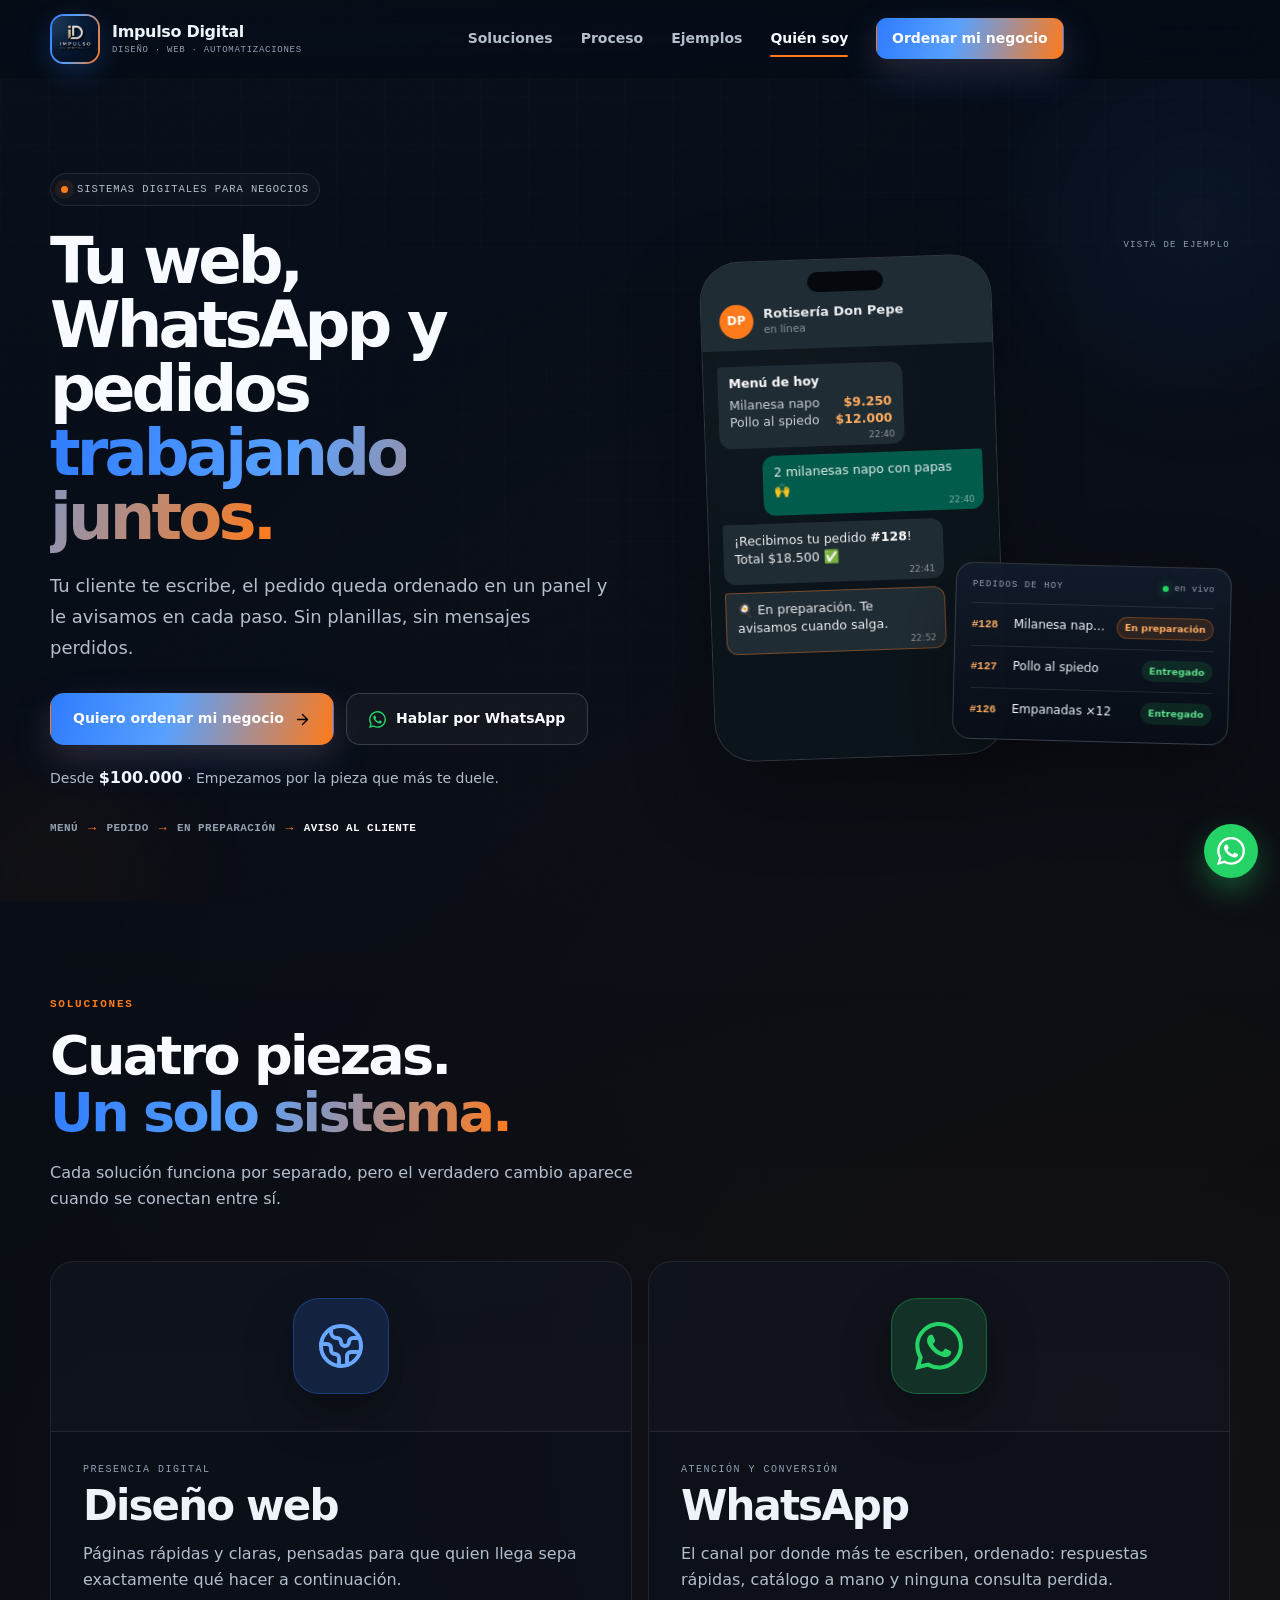
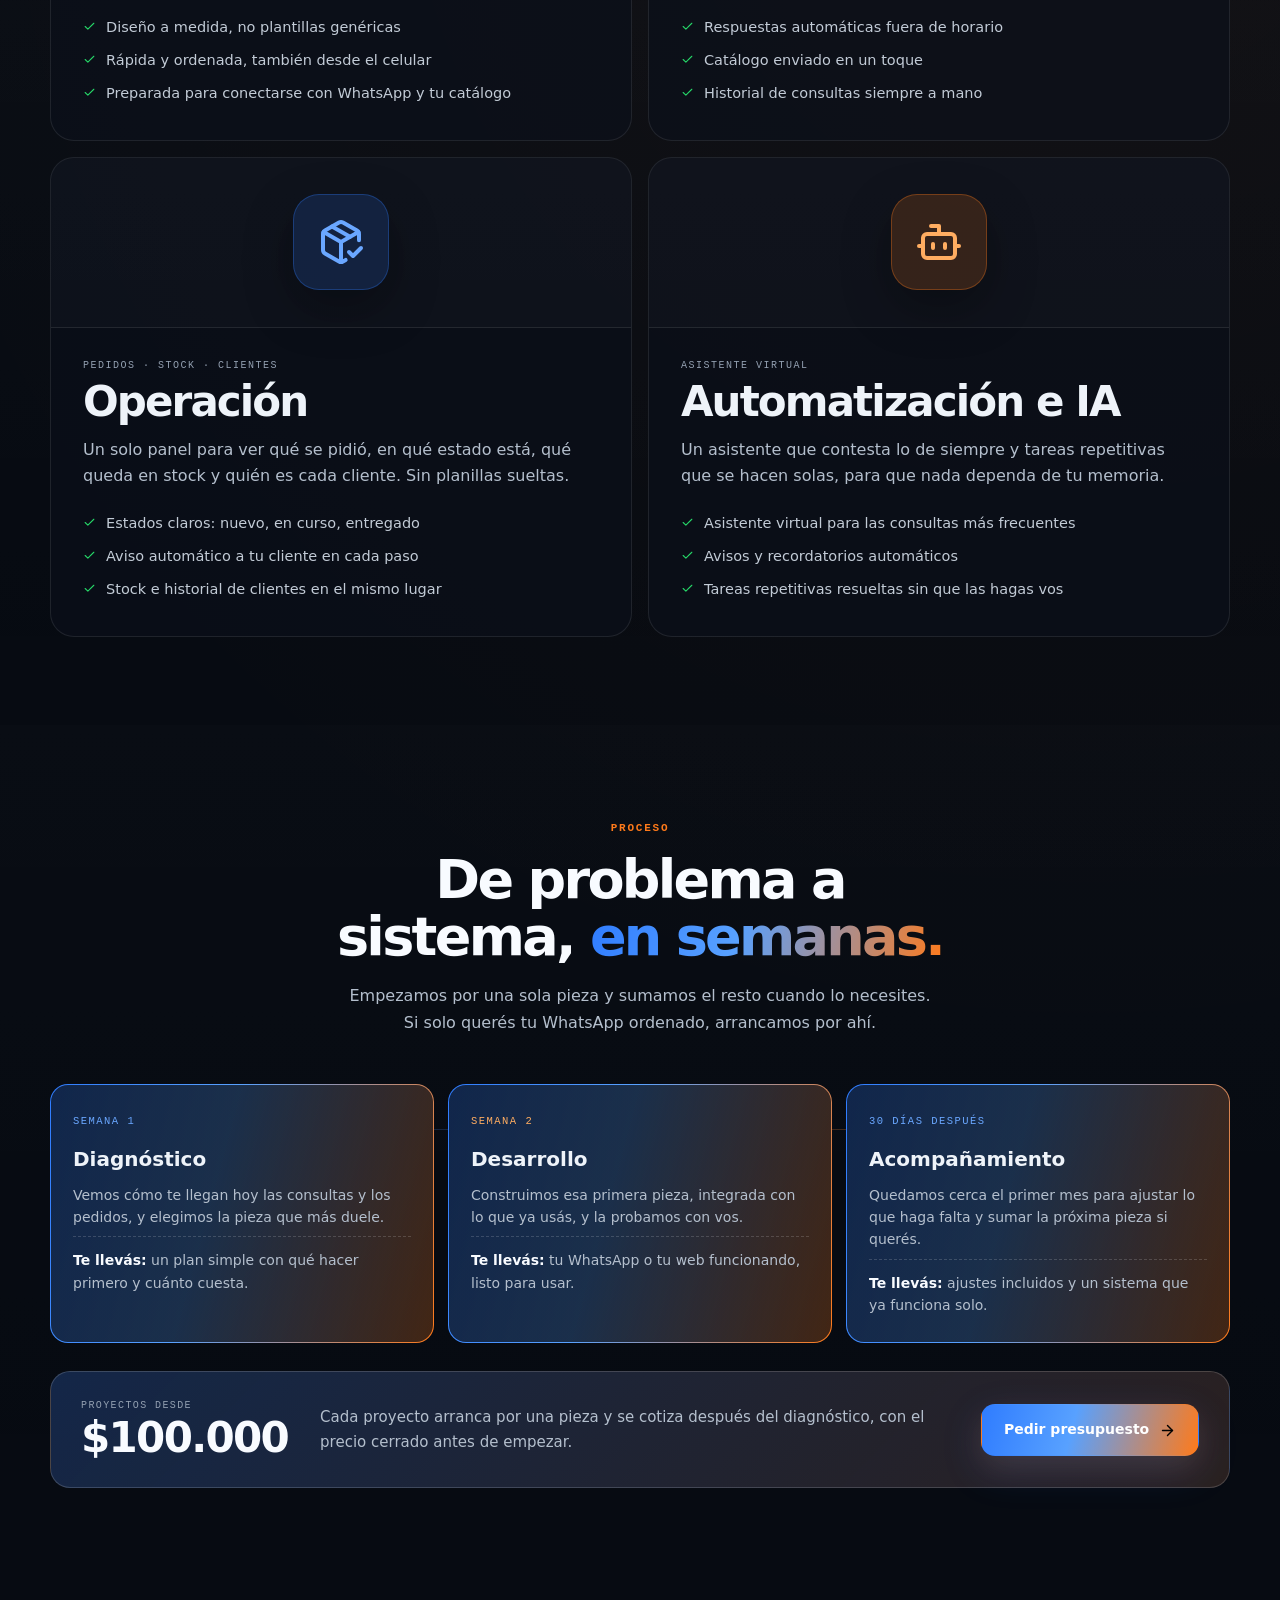
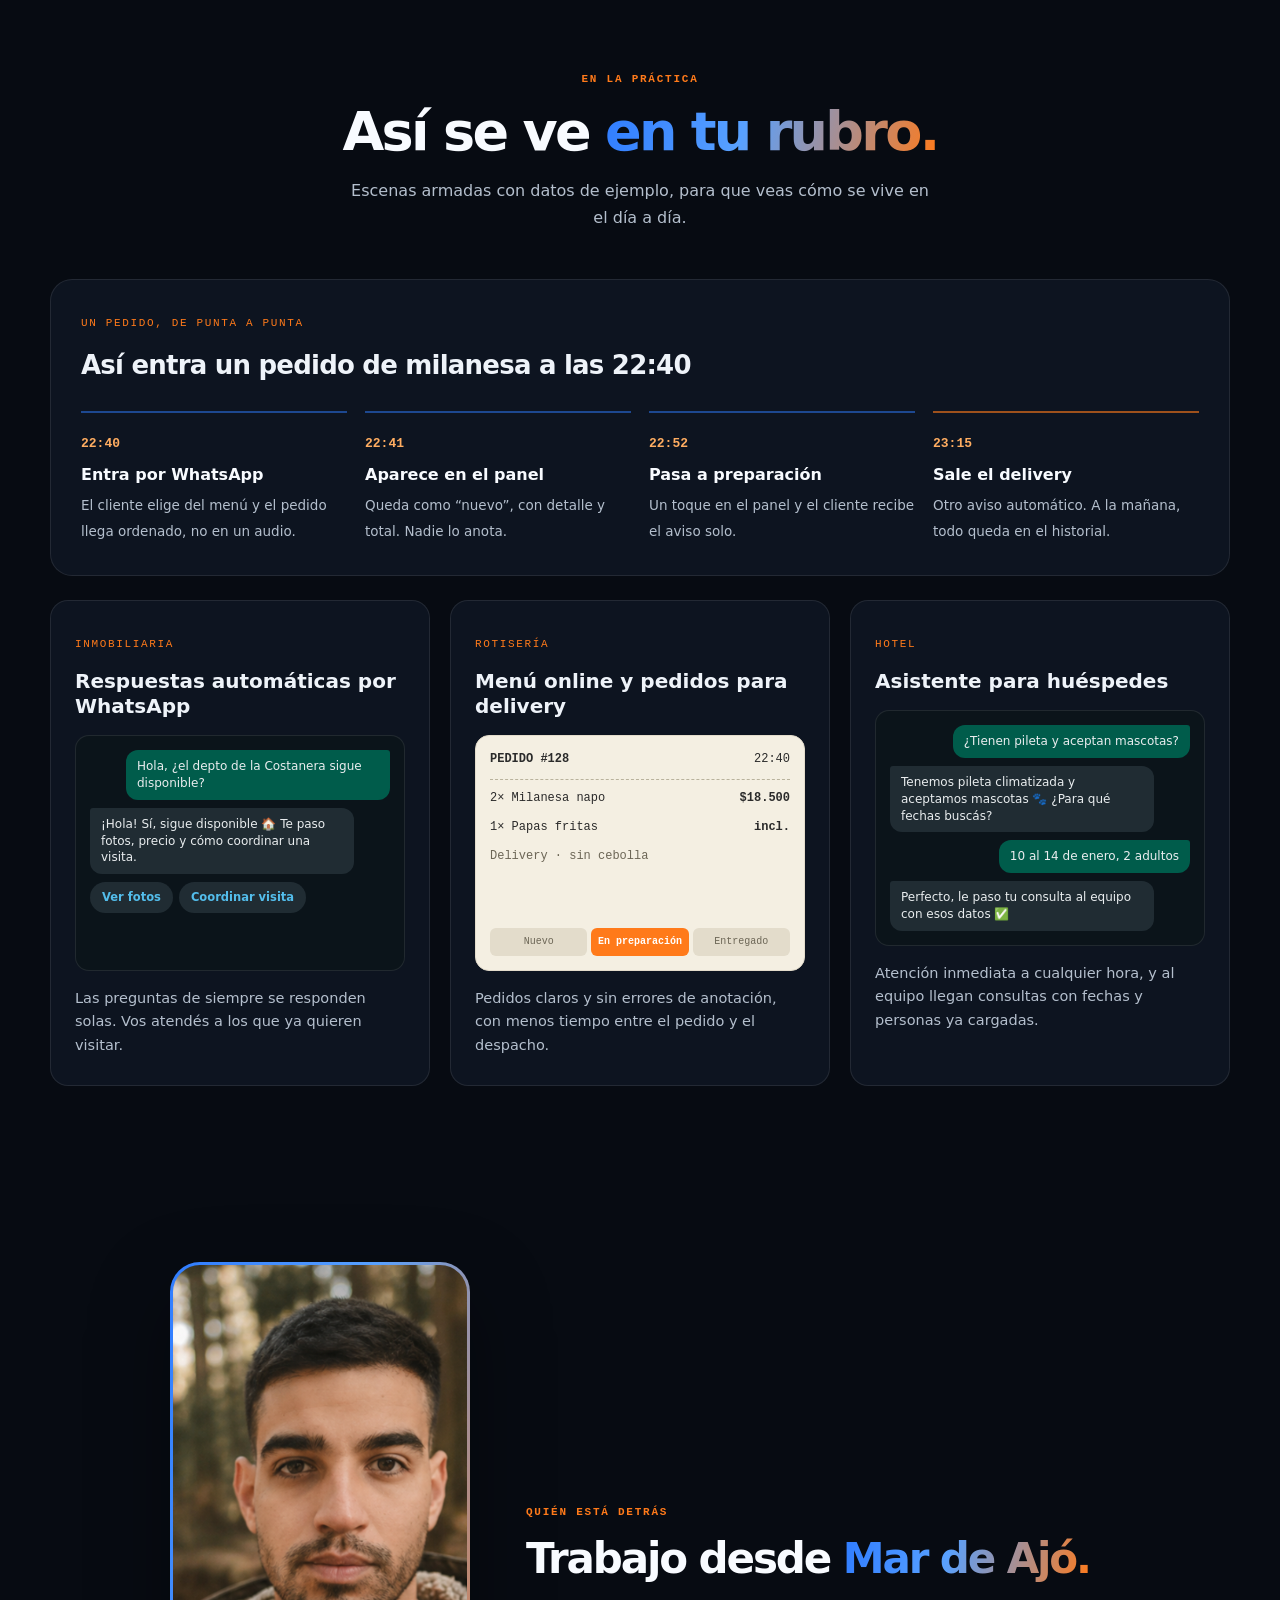
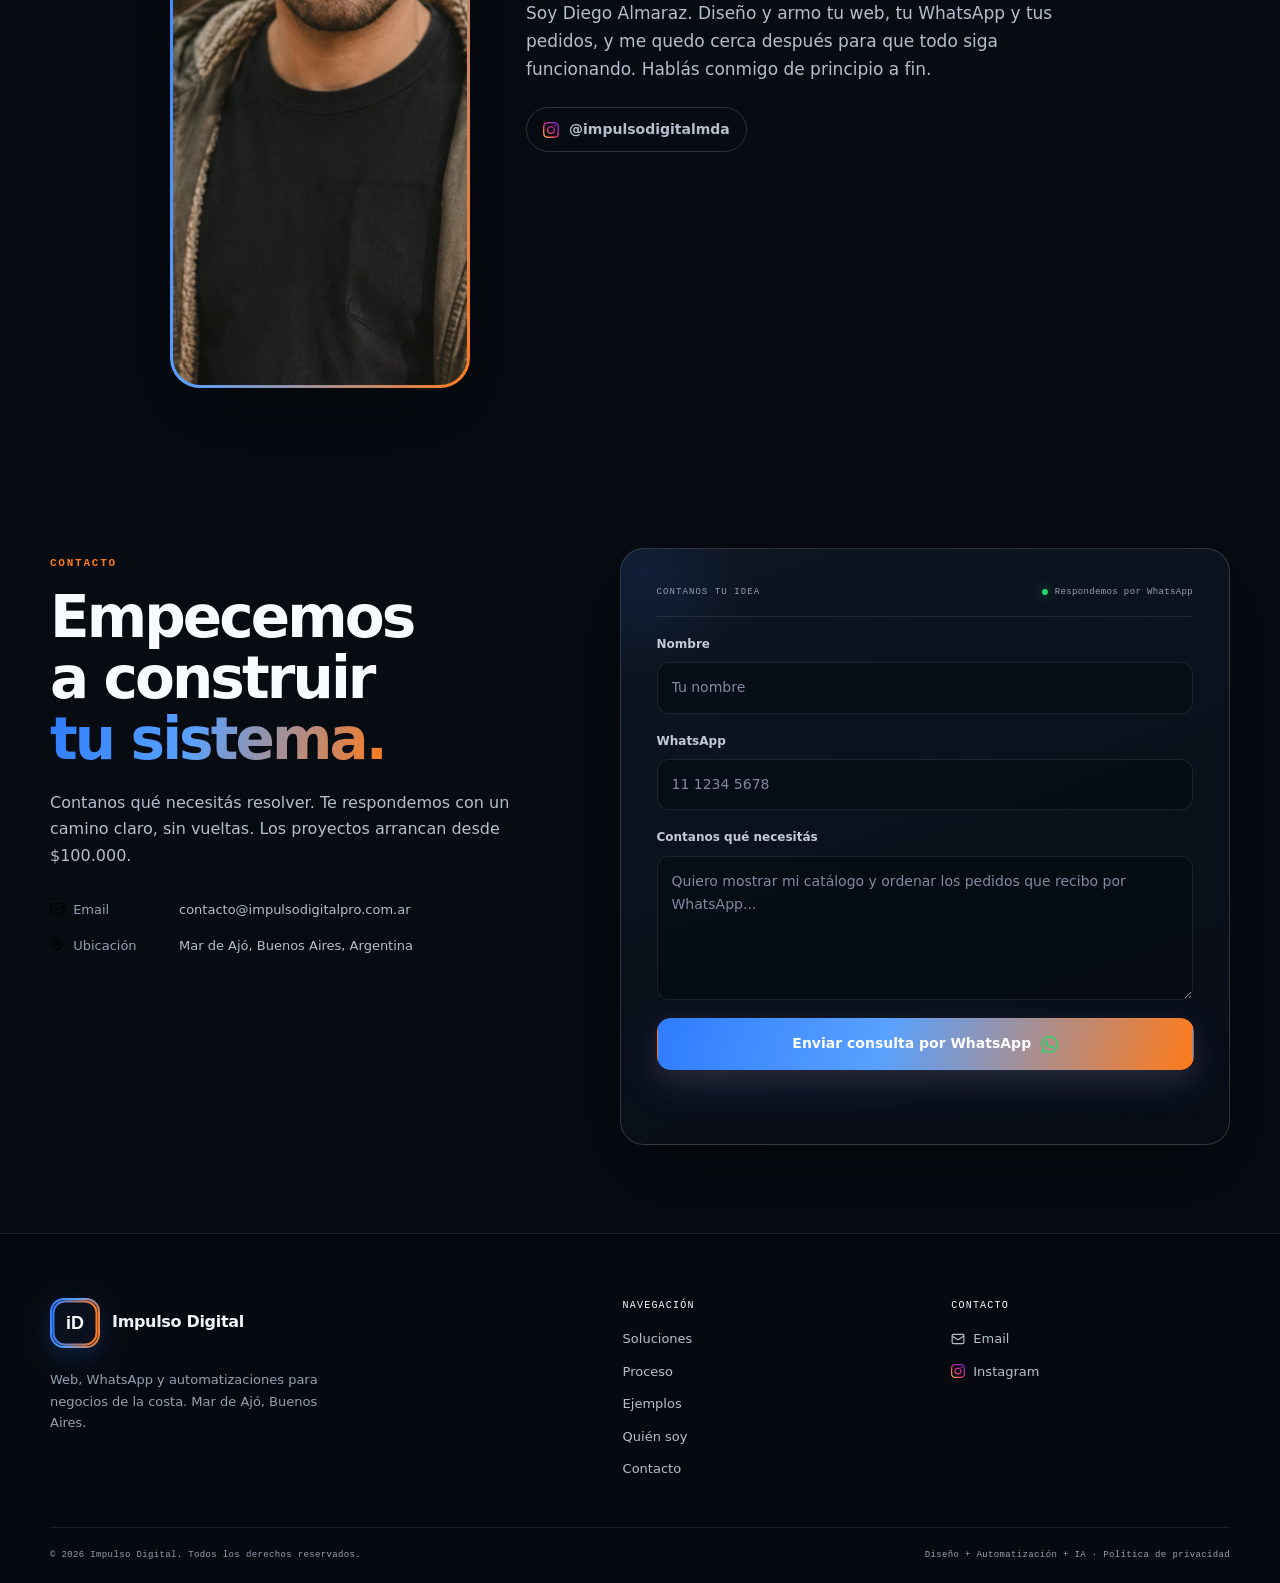
==== commit 15cd6d8f: "va quedando" ====
--- a/index.html
+++ b/index.html
@@ -303,11 +303,11 @@
 <section class="about-section" id="quien">
 <div class="container about-inner">
 <div class="about-photo reveal">
-<img alt="Diego Almaraz, de Impulso Digital" height="720" loading="lazy" src="assets/images/diego.webp" width="720"/>
+<img alt="Diego Almaraz, de Impulso Digital" height="720" loading="lazy" src="assets/images/diego.png" width="720"/>
 </div>
 <div class="about-copy reveal">
 <span class="section-kicker">QUIÉN ESTÁ DETRÁS</span>
-<h2 class="section-heading">Trabajo desde <span class="text-gradient">Mar de Ajó</span> con negocios de la costa.</h2>
+<h2 class="section-heading">Trabajo desde <span class="text-gradient">Mar de Ajó.</span></h2>
 <p>Soy Diego Almaraz. Diseño y armo tu web, tu WhatsApp y tus pedidos, y me quedo cerca después para que todo siga funcionando. Hablás conmigo de principio a fin.</p>
 <a class="about-link" href="https://www.instagram.com/impulsodigitalmda" rel="noopener" target="_blank"><span aria-hidden="true" class="local-icon icon-mask icon-instagram"></span> @impulsodigitalmda</a>
 </div>
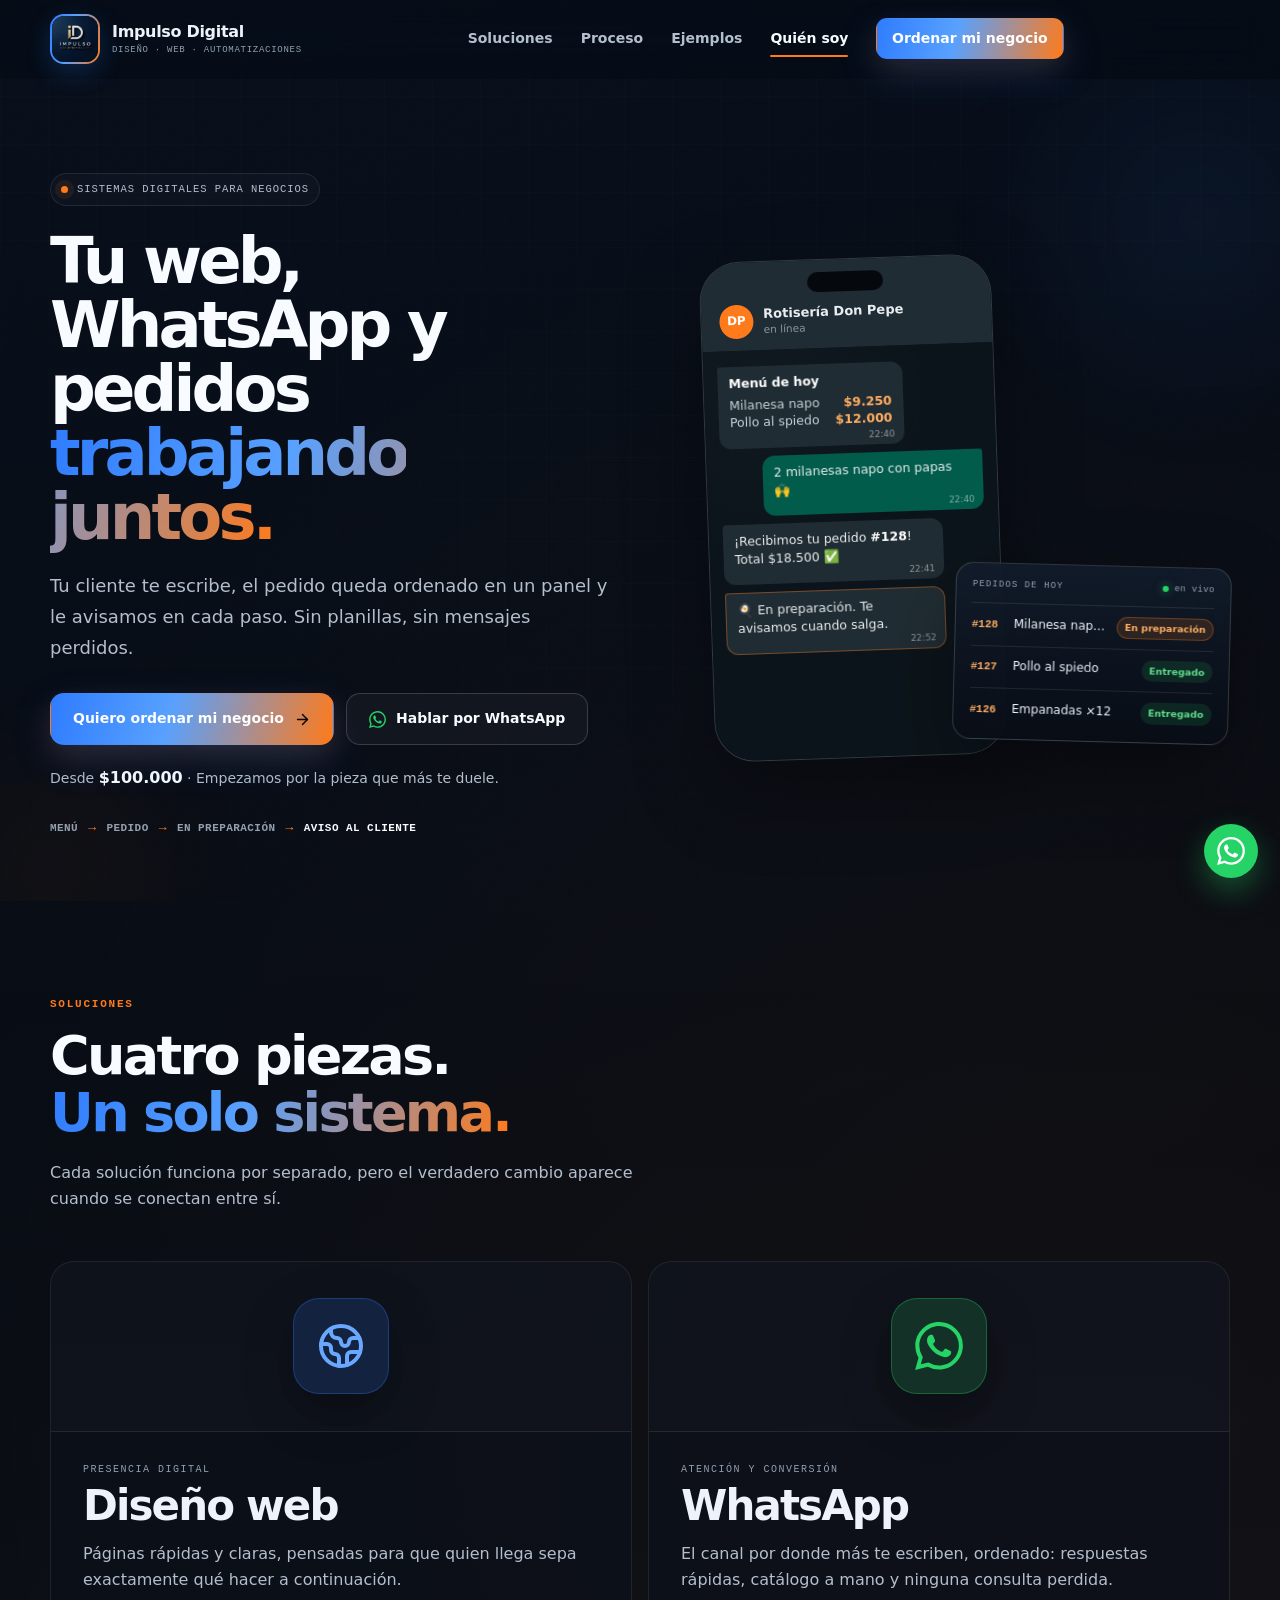
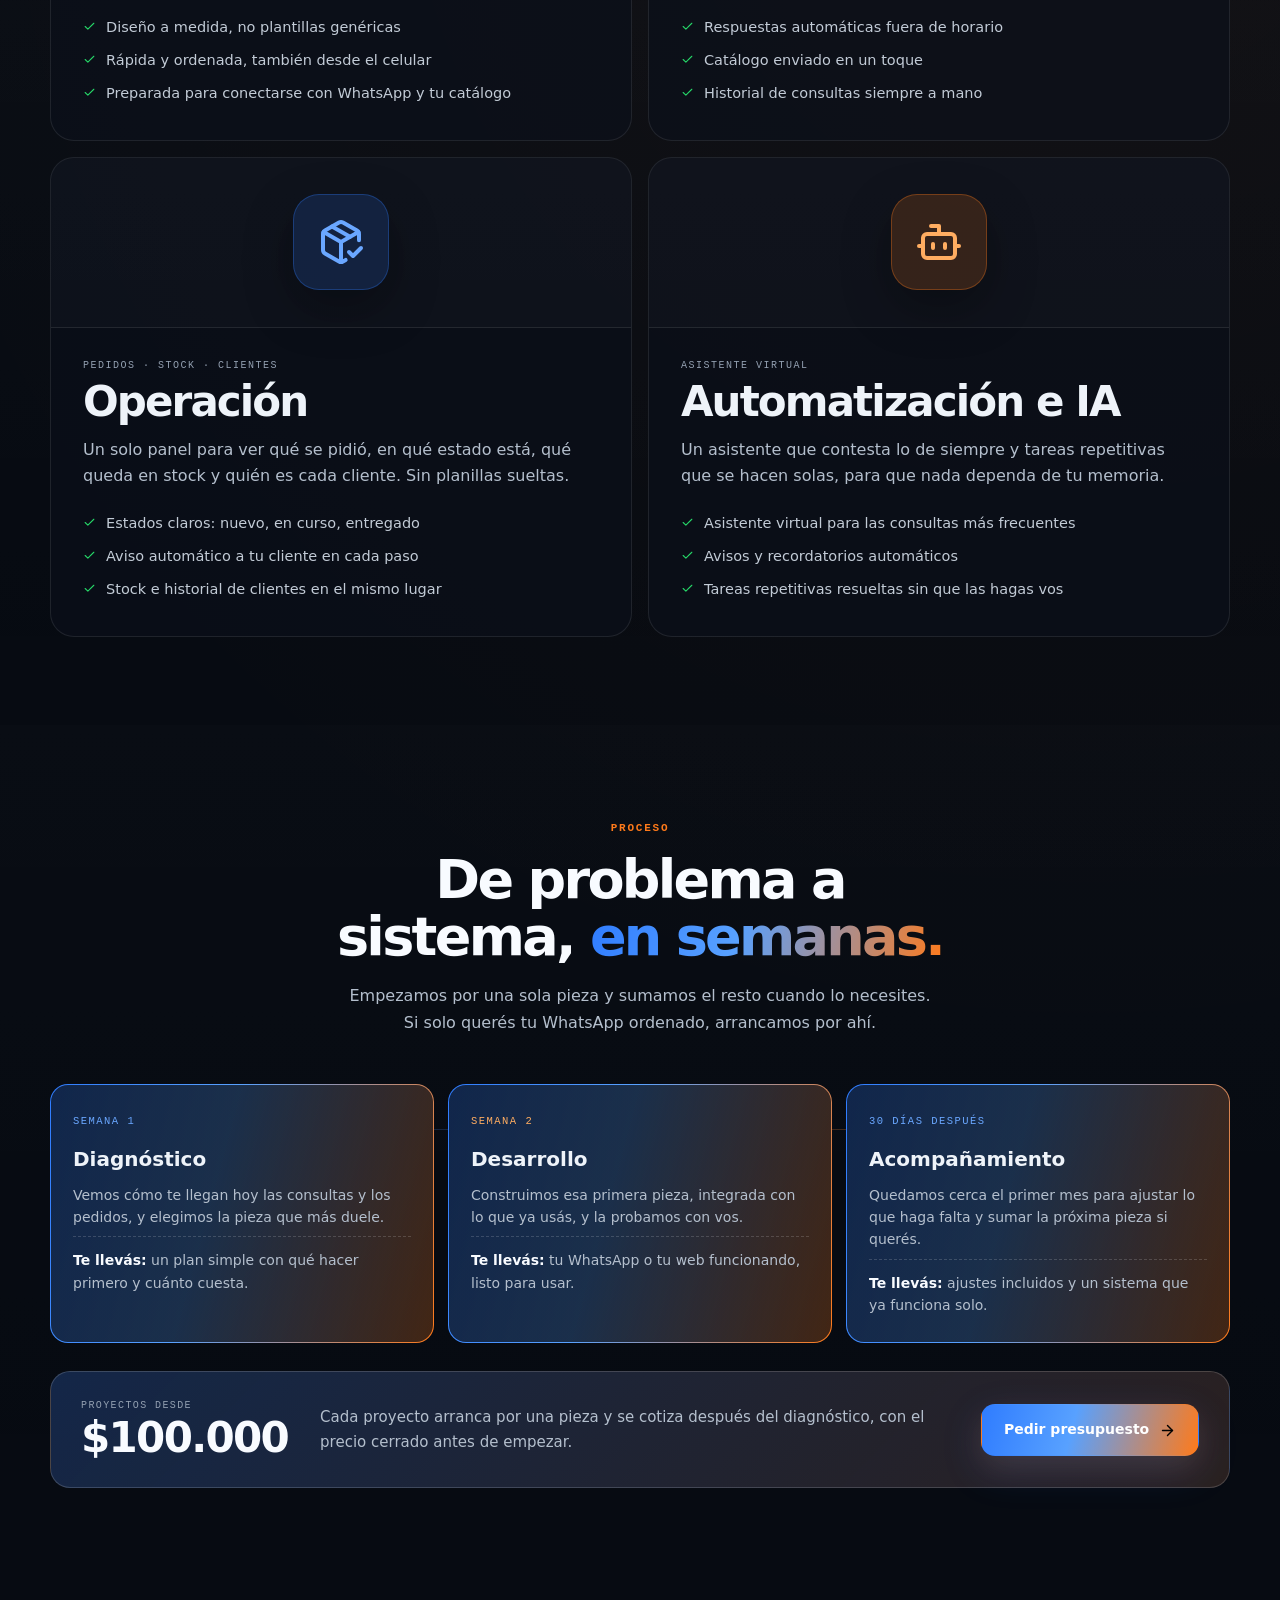
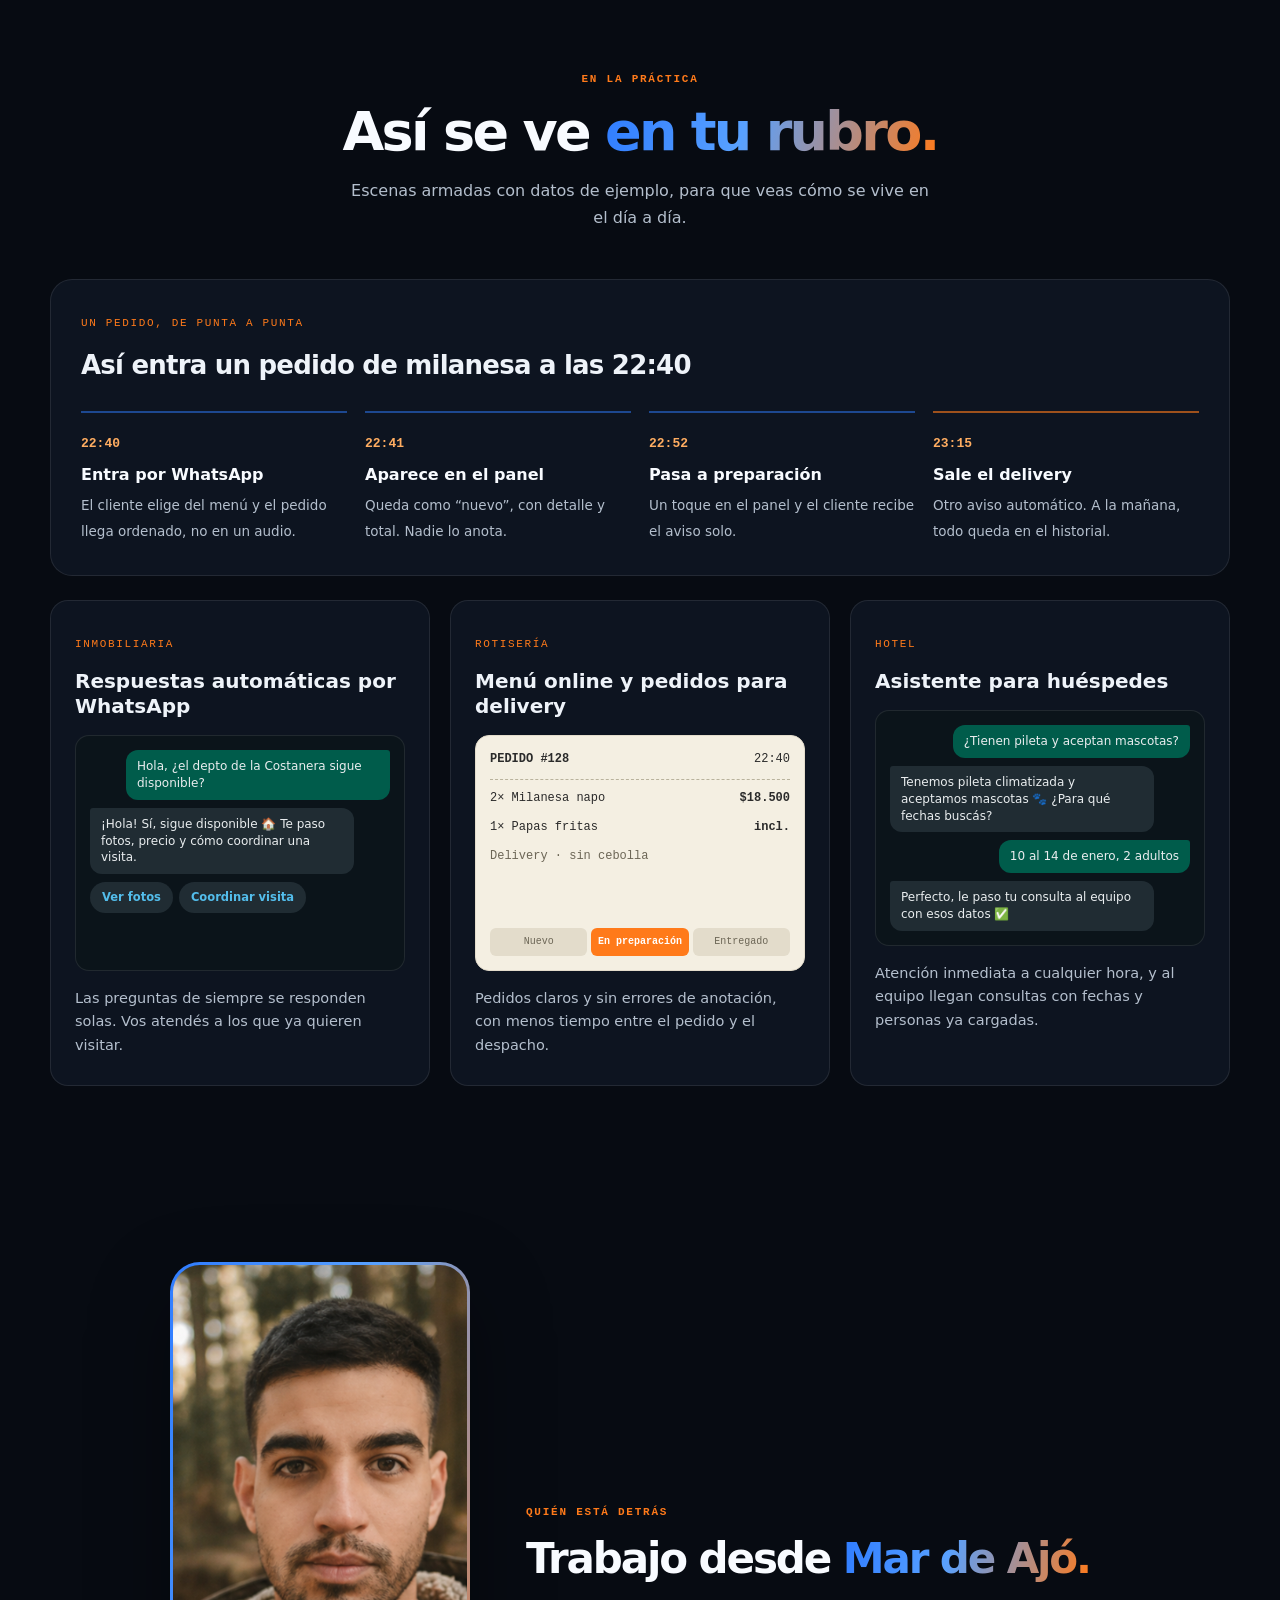
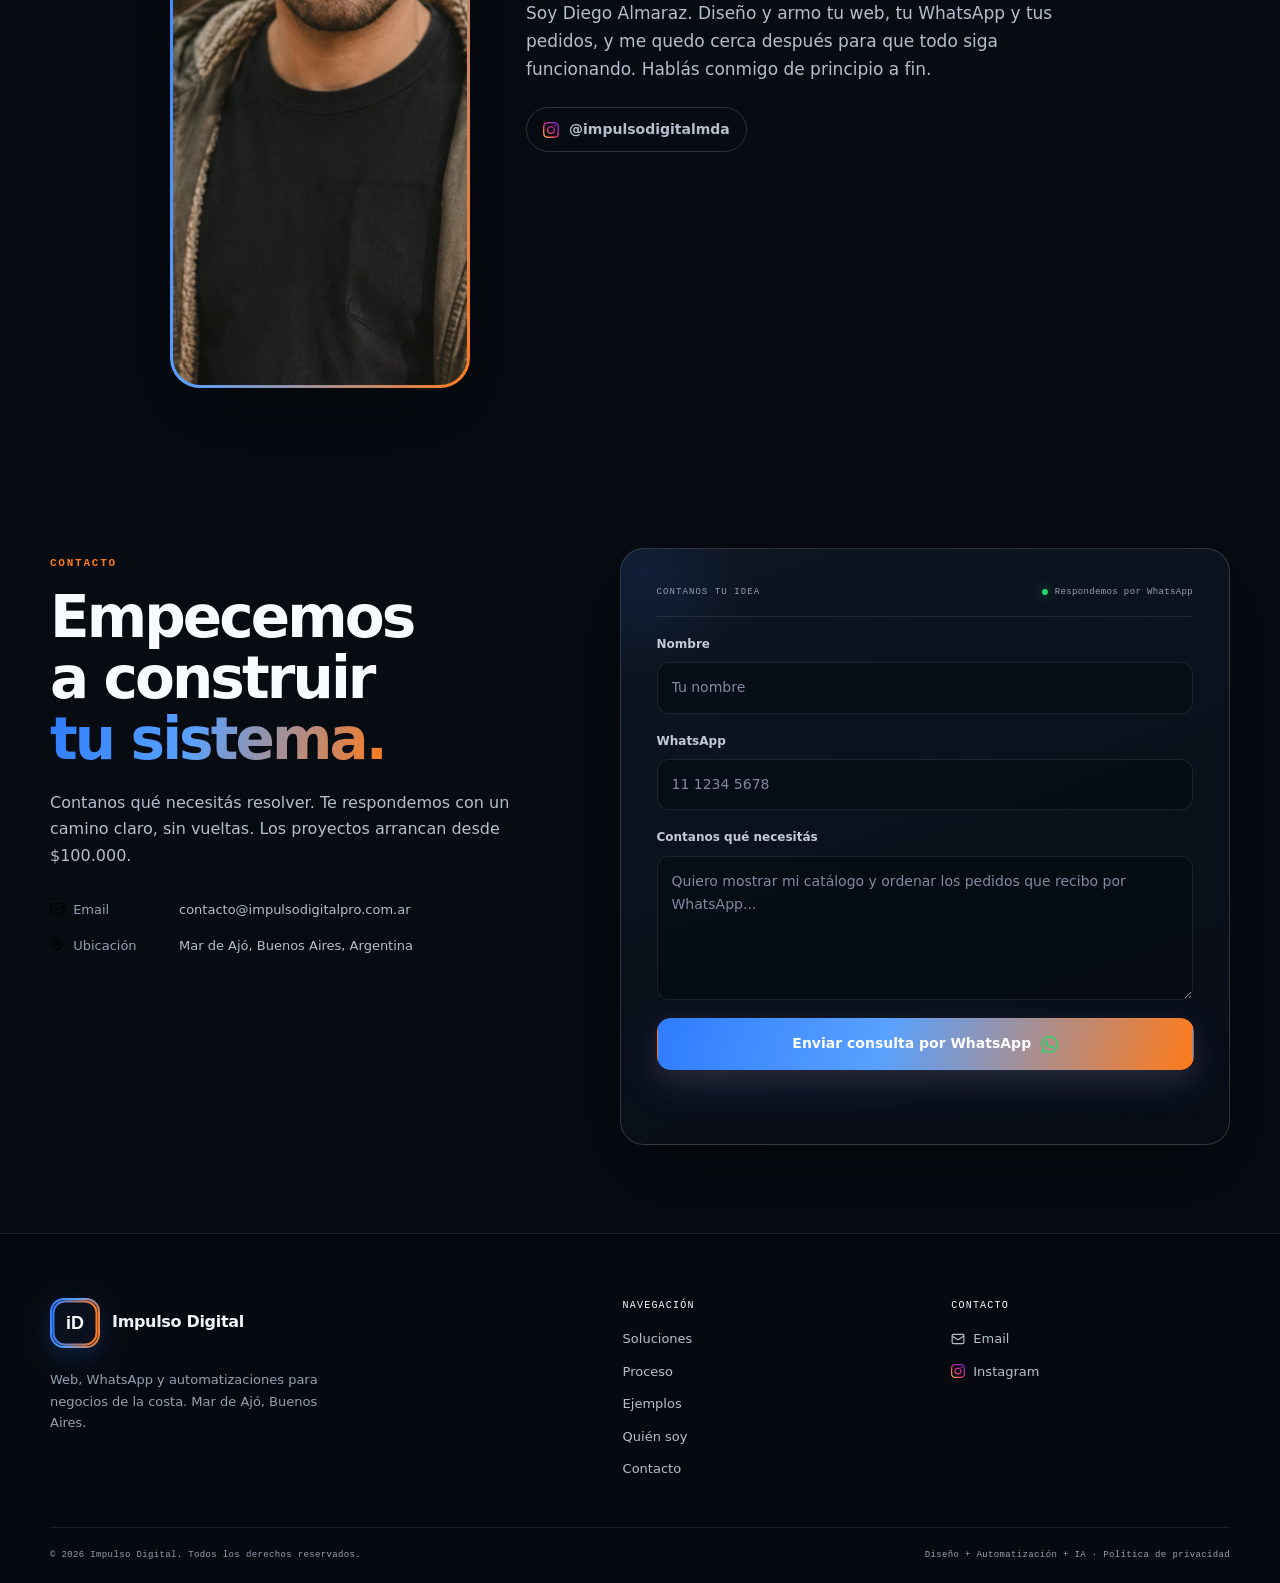
==== commit f7398bbb: "kjas" ====
--- a/index.html
+++ b/index.html
@@ -113,7 +113,7 @@
 </div>
 <div aria-label="Ejemplo: pedido por WhatsApp y panel de pedidos" class="hero-visual reveal is-visible" role="img">
 <div class="phone-stage" id="systemShell">
-<span class="stage-tag">VISTA DE EJEMPLO</span>
+<span class="stage-tag"></span>
 <div aria-hidden="true" class="phone">
 <div class="phone-notch"></div>
 <div class="wa-head">
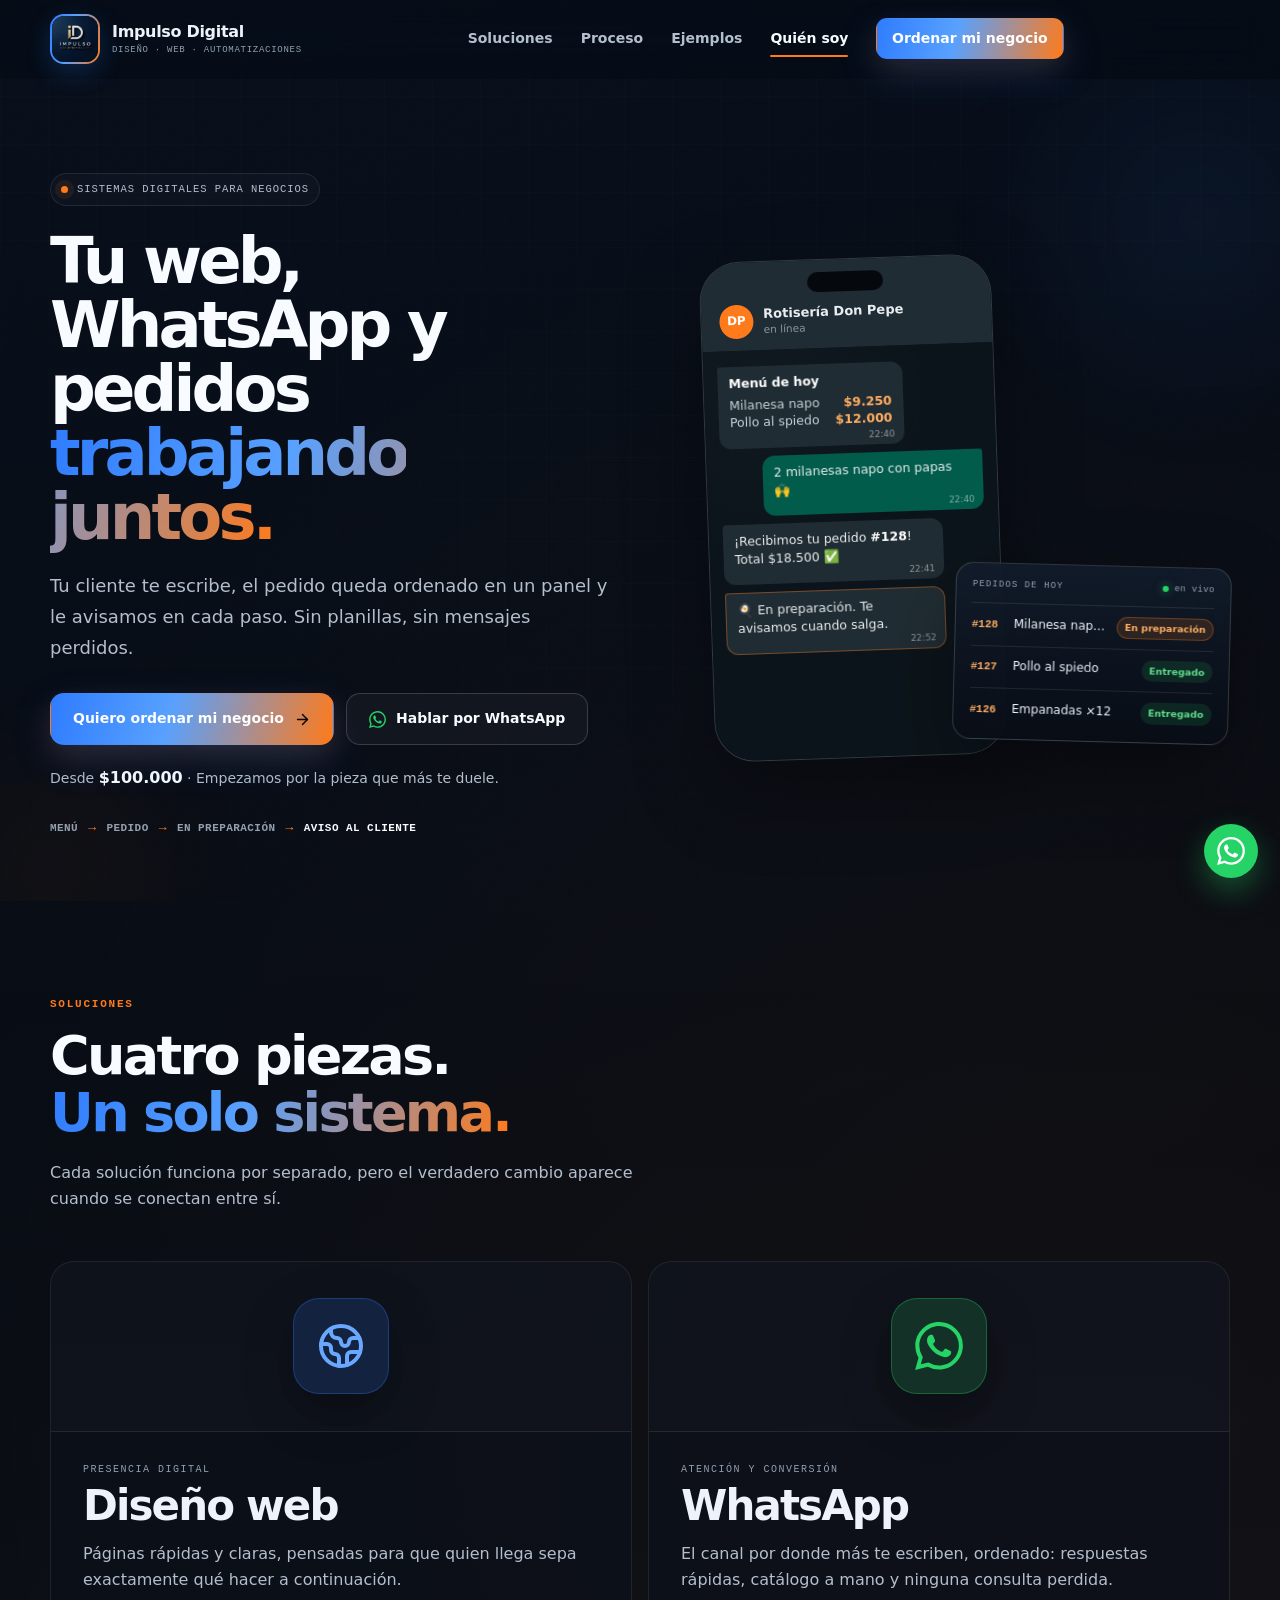
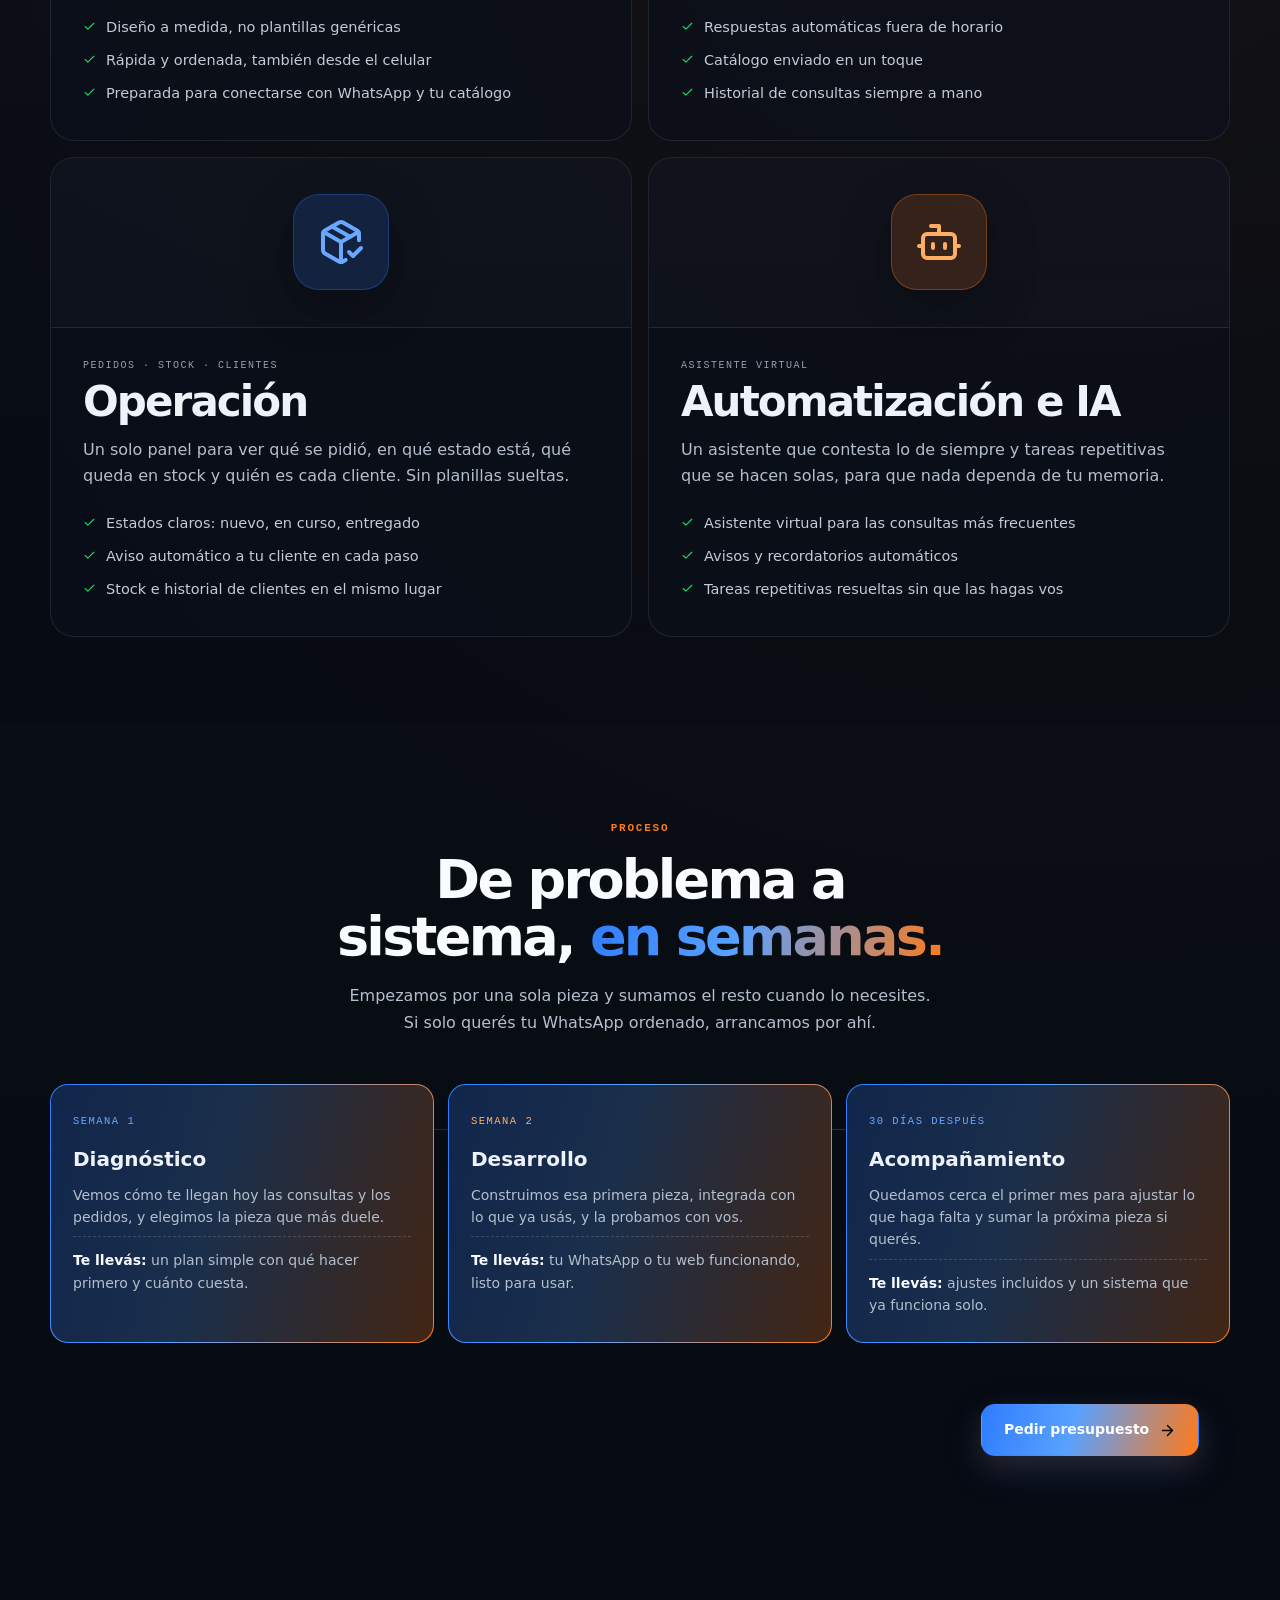
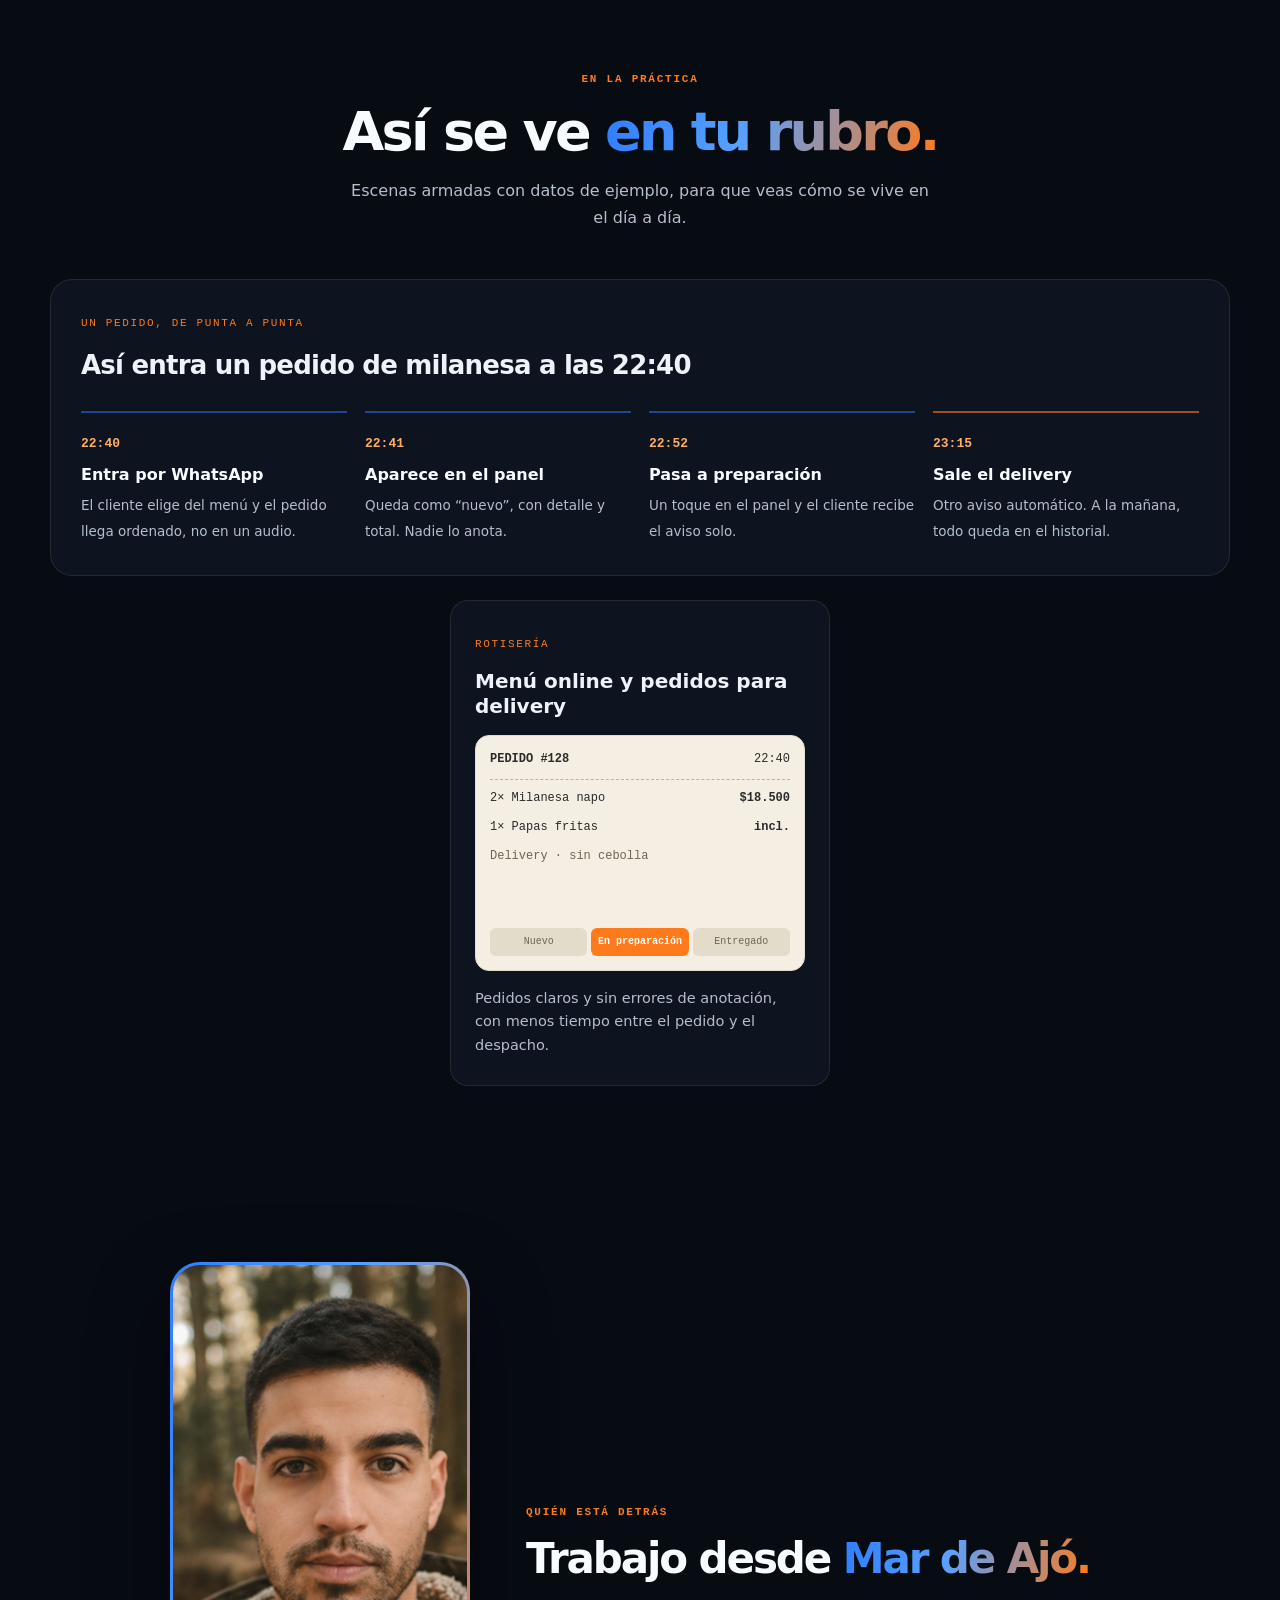
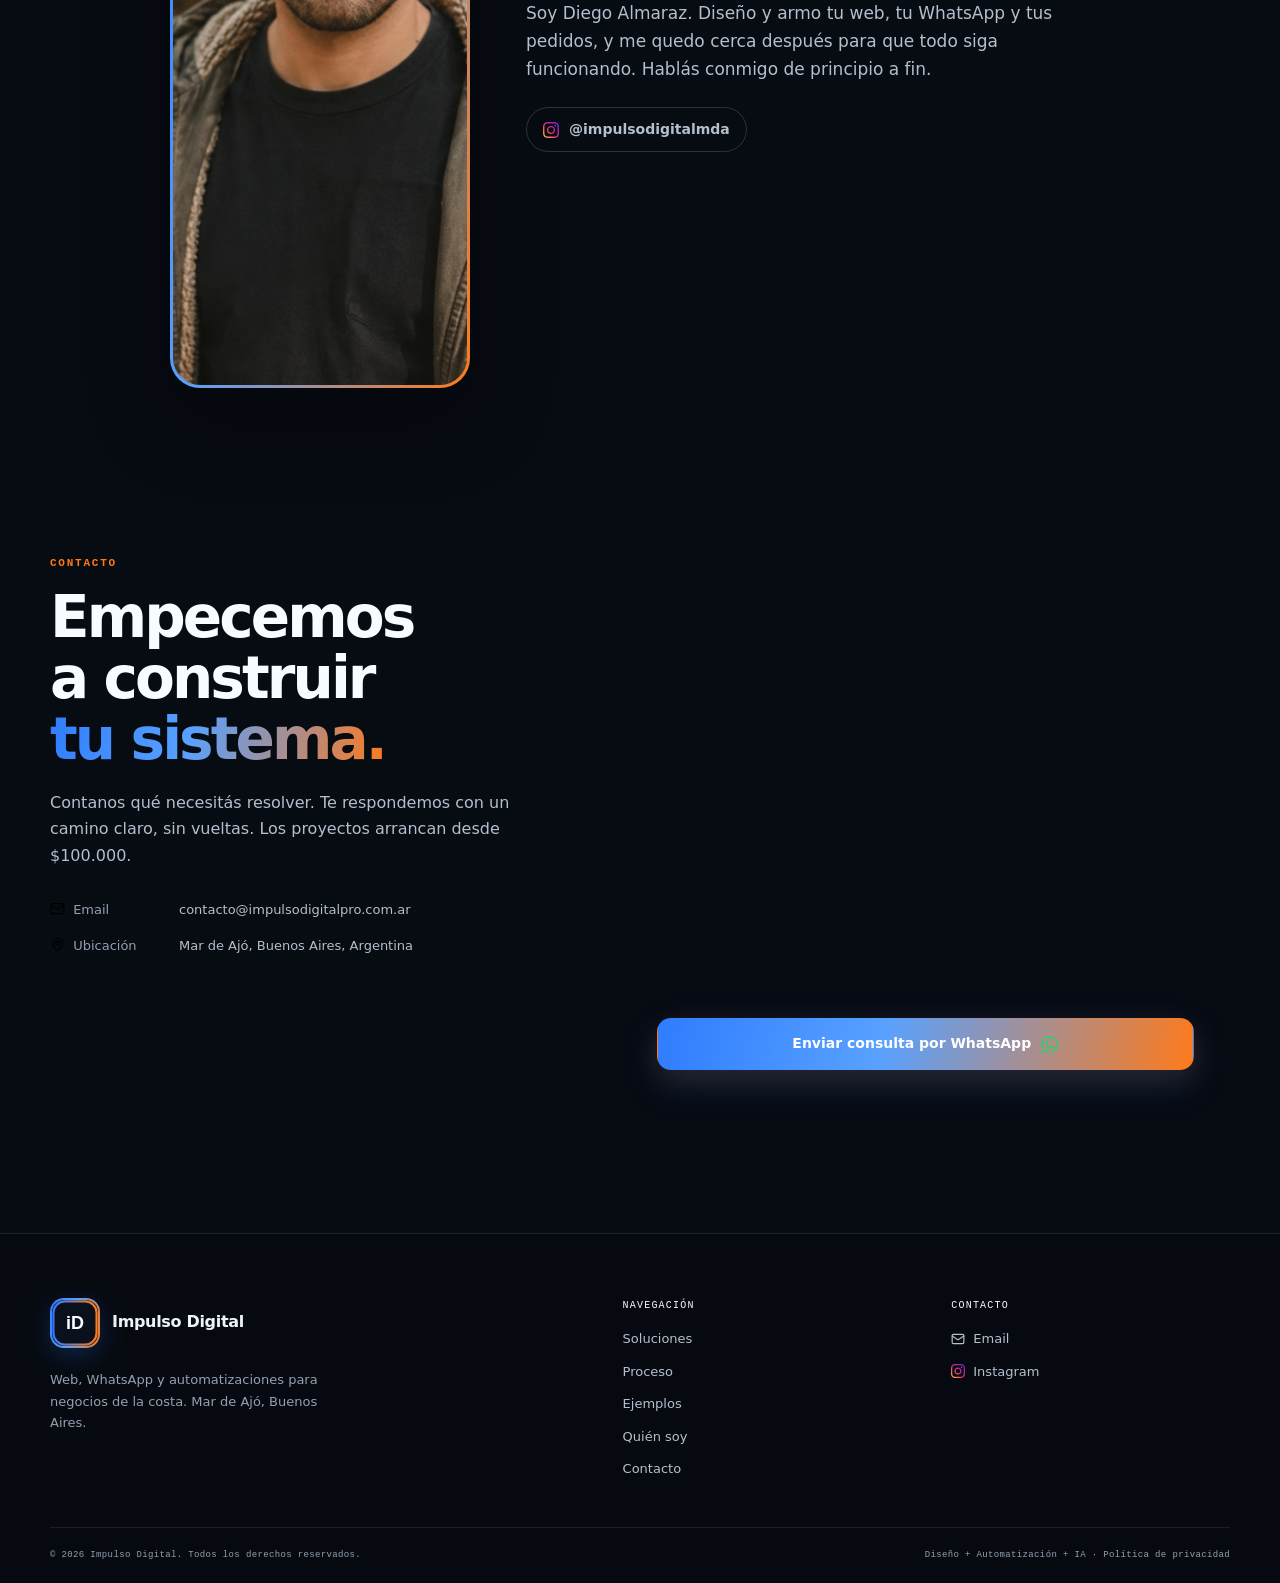
==== commit f97d43a0: "google" ====
--- a/index.html
+++ b/index.html
@@ -4,6 +4,15 @@
 <head>
 <meta charset="utf-8"/>
 <meta content="width=device-width, initial-scale=1.0" name="viewport"/>
+<!-- Google tag (gtag.js) -->
+<script async src="https://www.googletagmanager.com/gtag/js?id=G-699Q8JJ334"></script>
+<script>
+  window.dataLayer = window.dataLayer || [];
+  function gtag(){dataLayer.push(arguments);}
+  gtag('js', new Date());
+
+  gtag('config', 'G-699Q8JJ334');
+</script>
 <meta content="#070b12" name="theme-color"/>
 <title>Impulso Digital — Diseño web, WhatsApp y automatizaciones para tu negocio</title>
 <meta content="Conectamos tu web, WhatsApp, catálogo y gestión de pedidos en un solo sistema. Diseño de páginas y automatizaciones a medida para que tu negocio crezca sin perder consultas en el camino." name="description"/>
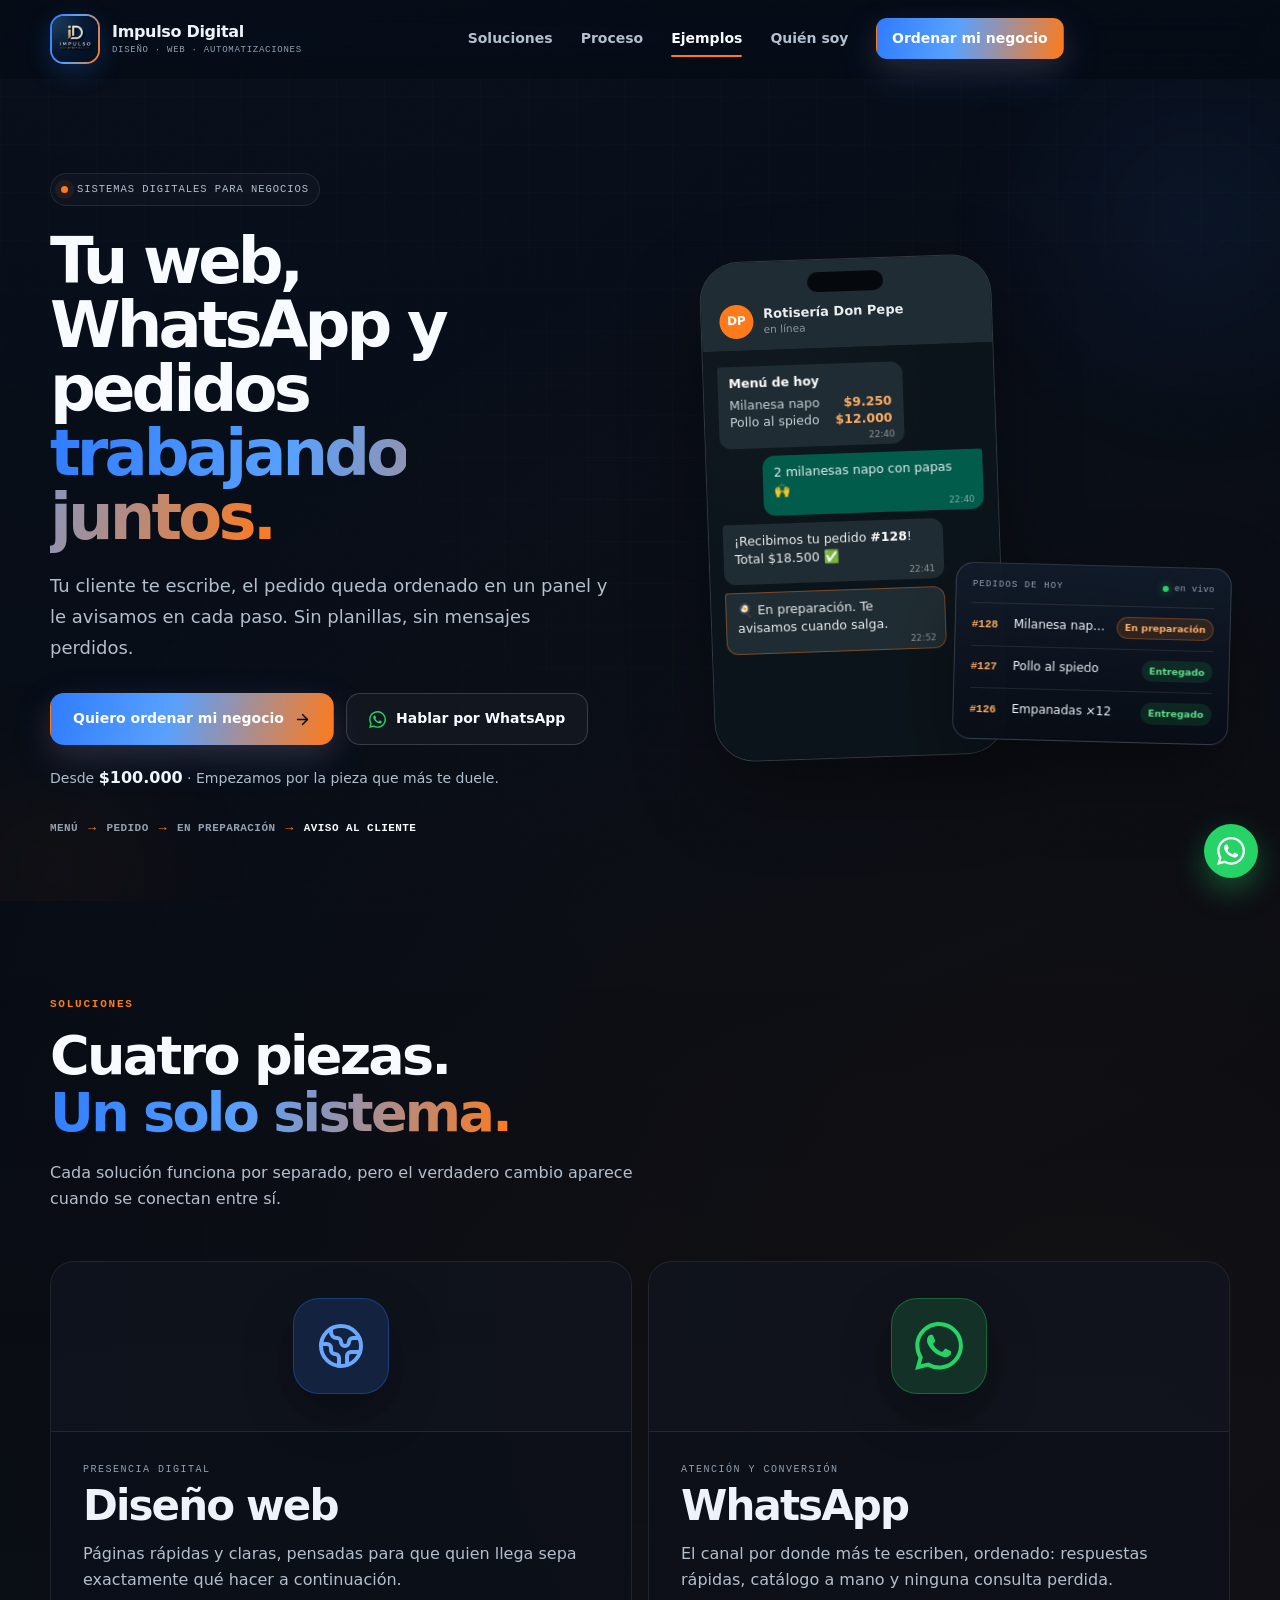
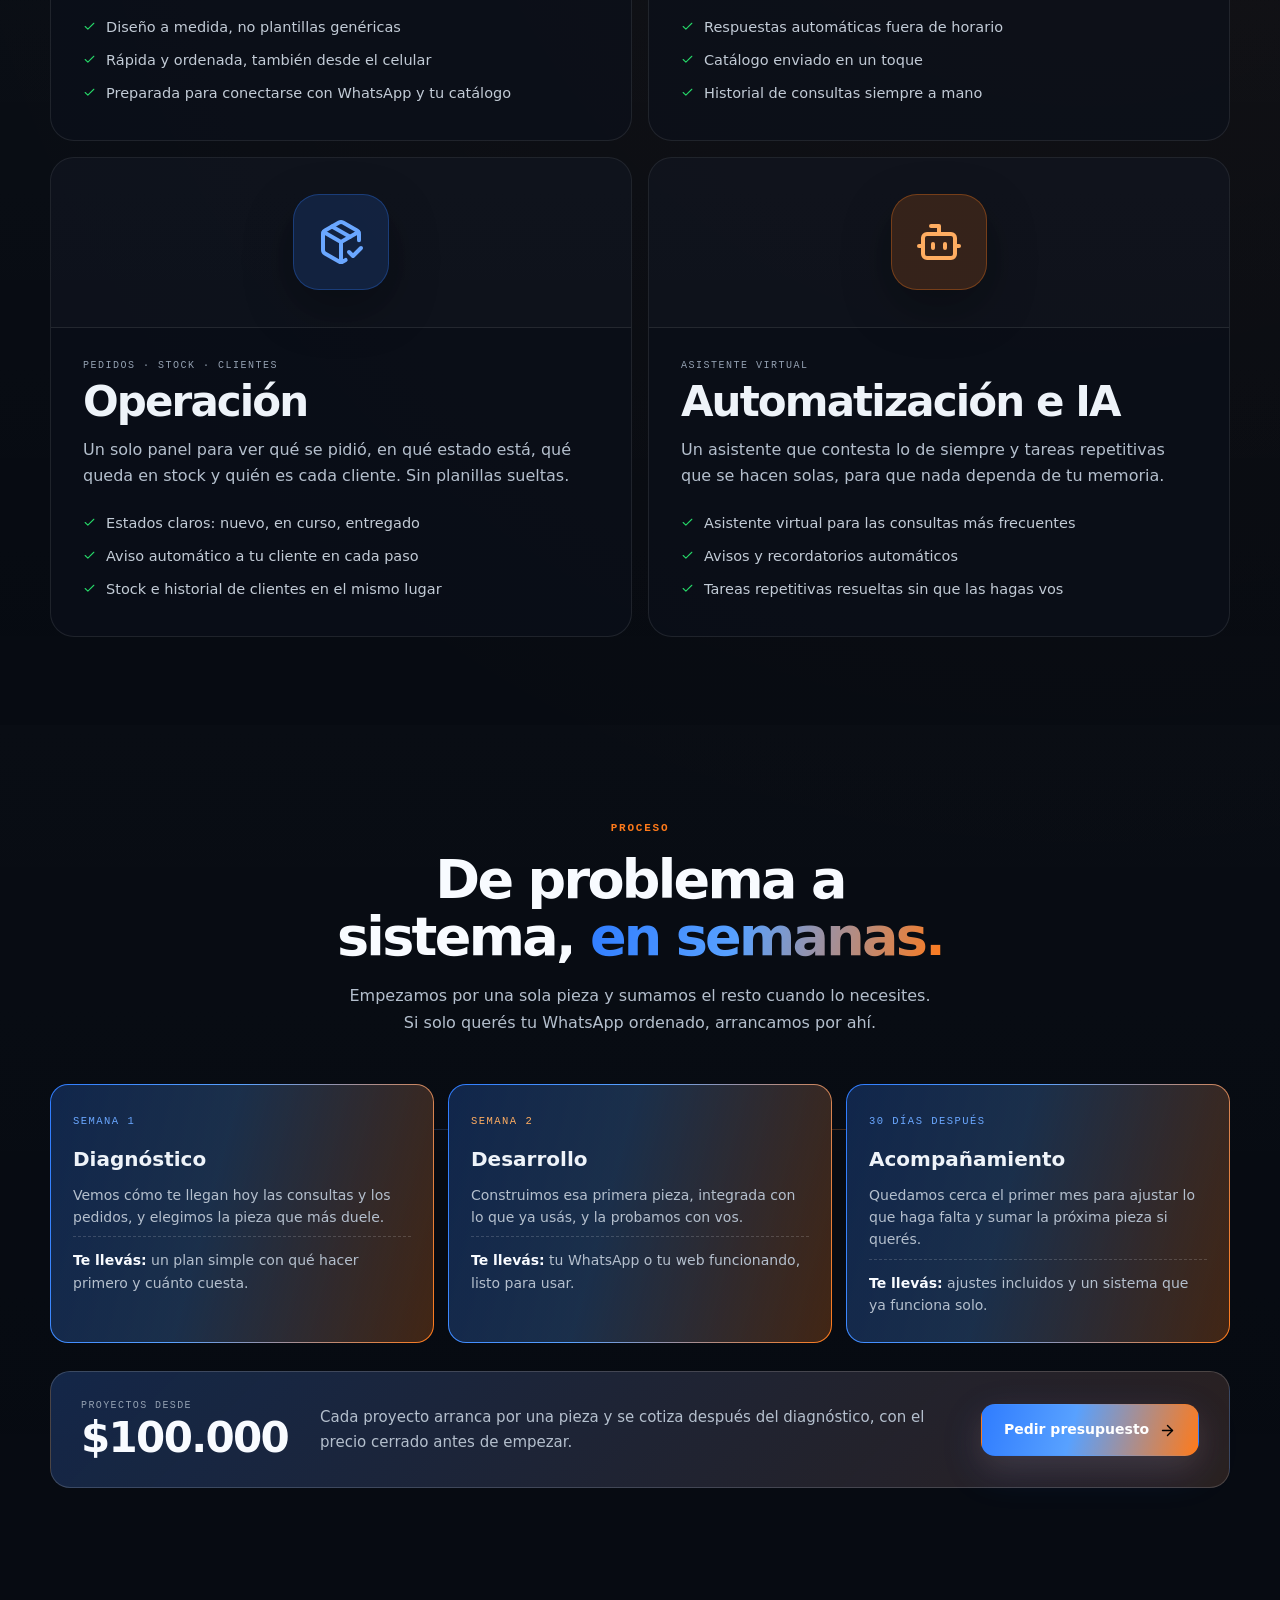
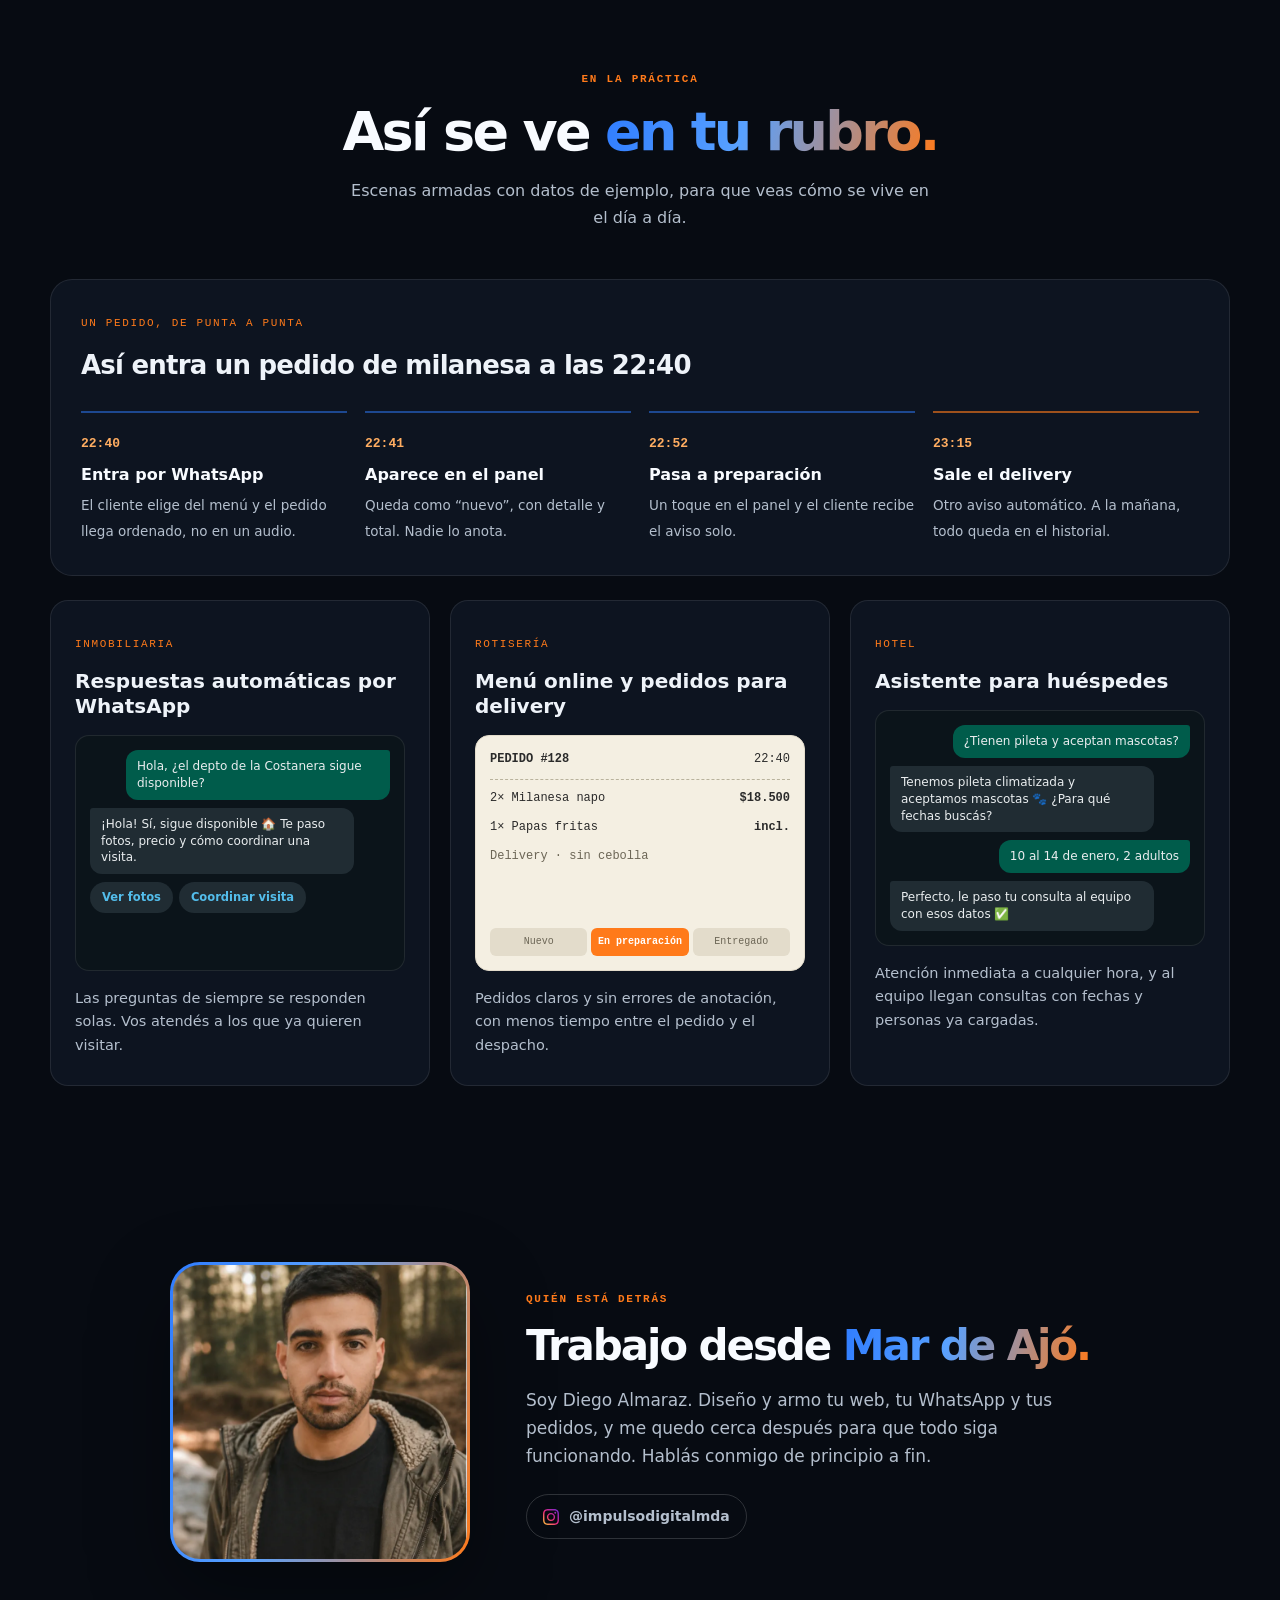
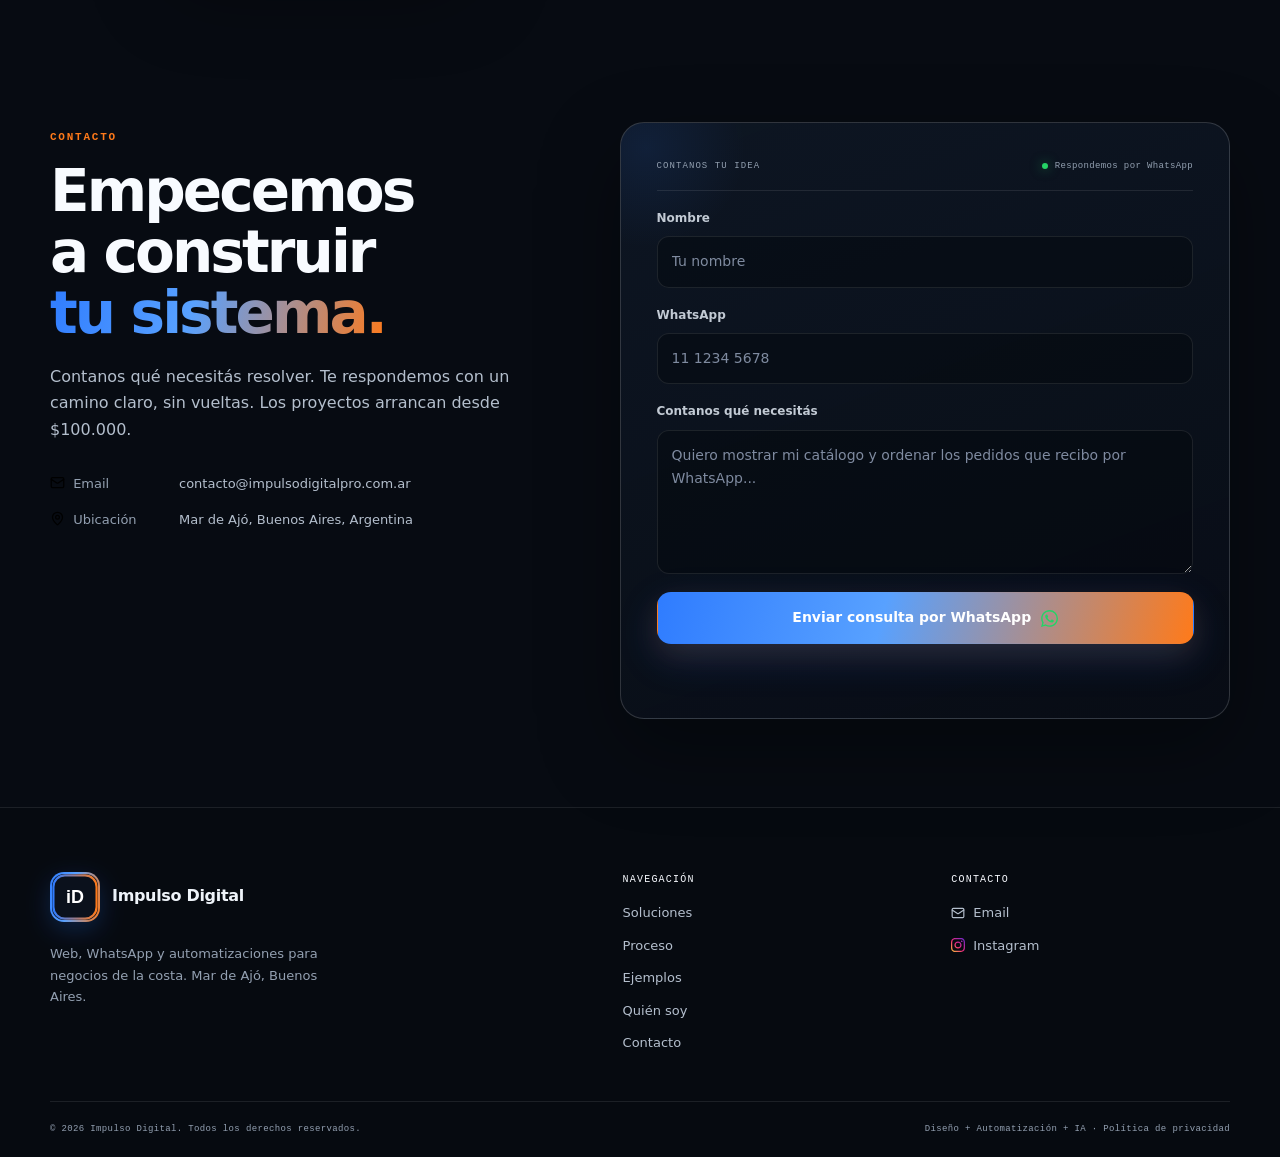
==== commit 1cfb79b1: "claude" ====
--- a/index.html
+++ b/index.html
@@ -312,7 +312,7 @@
 <section class="about-section" id="quien">
 <div class="container about-inner">
 <div class="about-photo reveal">
-<img alt="Diego Almaraz, de Impulso Digital" height="720" loading="lazy" src="assets/images/diego.png" width="720"/>
+<img alt="Diego Almaraz, de Impulso Digital" height="900" loading="lazy" src="assets/images/diego.webp" width="720"/>
 </div>
 <div class="about-copy reveal">
 <span class="section-kicker">QUIÉN ESTÁ DETRÁS</span>
--- a/css/style.css
+++ b/css/style.css
@@ -460,7 +460,7 @@
 /* ---------- Quién está detrás ---------- */
 .about-inner { width: min(940px, calc(100% - 48px)); display: grid; grid-template-columns: 300px 1fr; align-items: center; gap: 56px; }
 .about-photo { padding: 3px; border-radius: 30px; background: var(--brand-gradient); box-shadow: var(--shadow); }
-.about-photo img { width: 100%; aspect-ratio: 1; object-fit: cover; border-radius: 27px; }
+.about-photo img { width: 100%; height: auto; aspect-ratio: 1; object-fit: cover; object-position: 50% 30%; border-radius: 27px; }
 .about-copy .section-heading { font-size: clamp(28px, 3.6vw, 42px); }
 .about-copy p { margin-top: 18px; max-width: 52ch; color: var(--muted); font-size: 17px; }
 .about-link { display: inline-flex; align-items: center; gap: 10px; margin-top: 24px; padding: 10px 16px; border: 1px solid var(--line-strong); border-radius: 999px; color: var(--muted); font-size: 14px; font-weight: 700; transition: color .2s ease, border-color .2s ease; }
